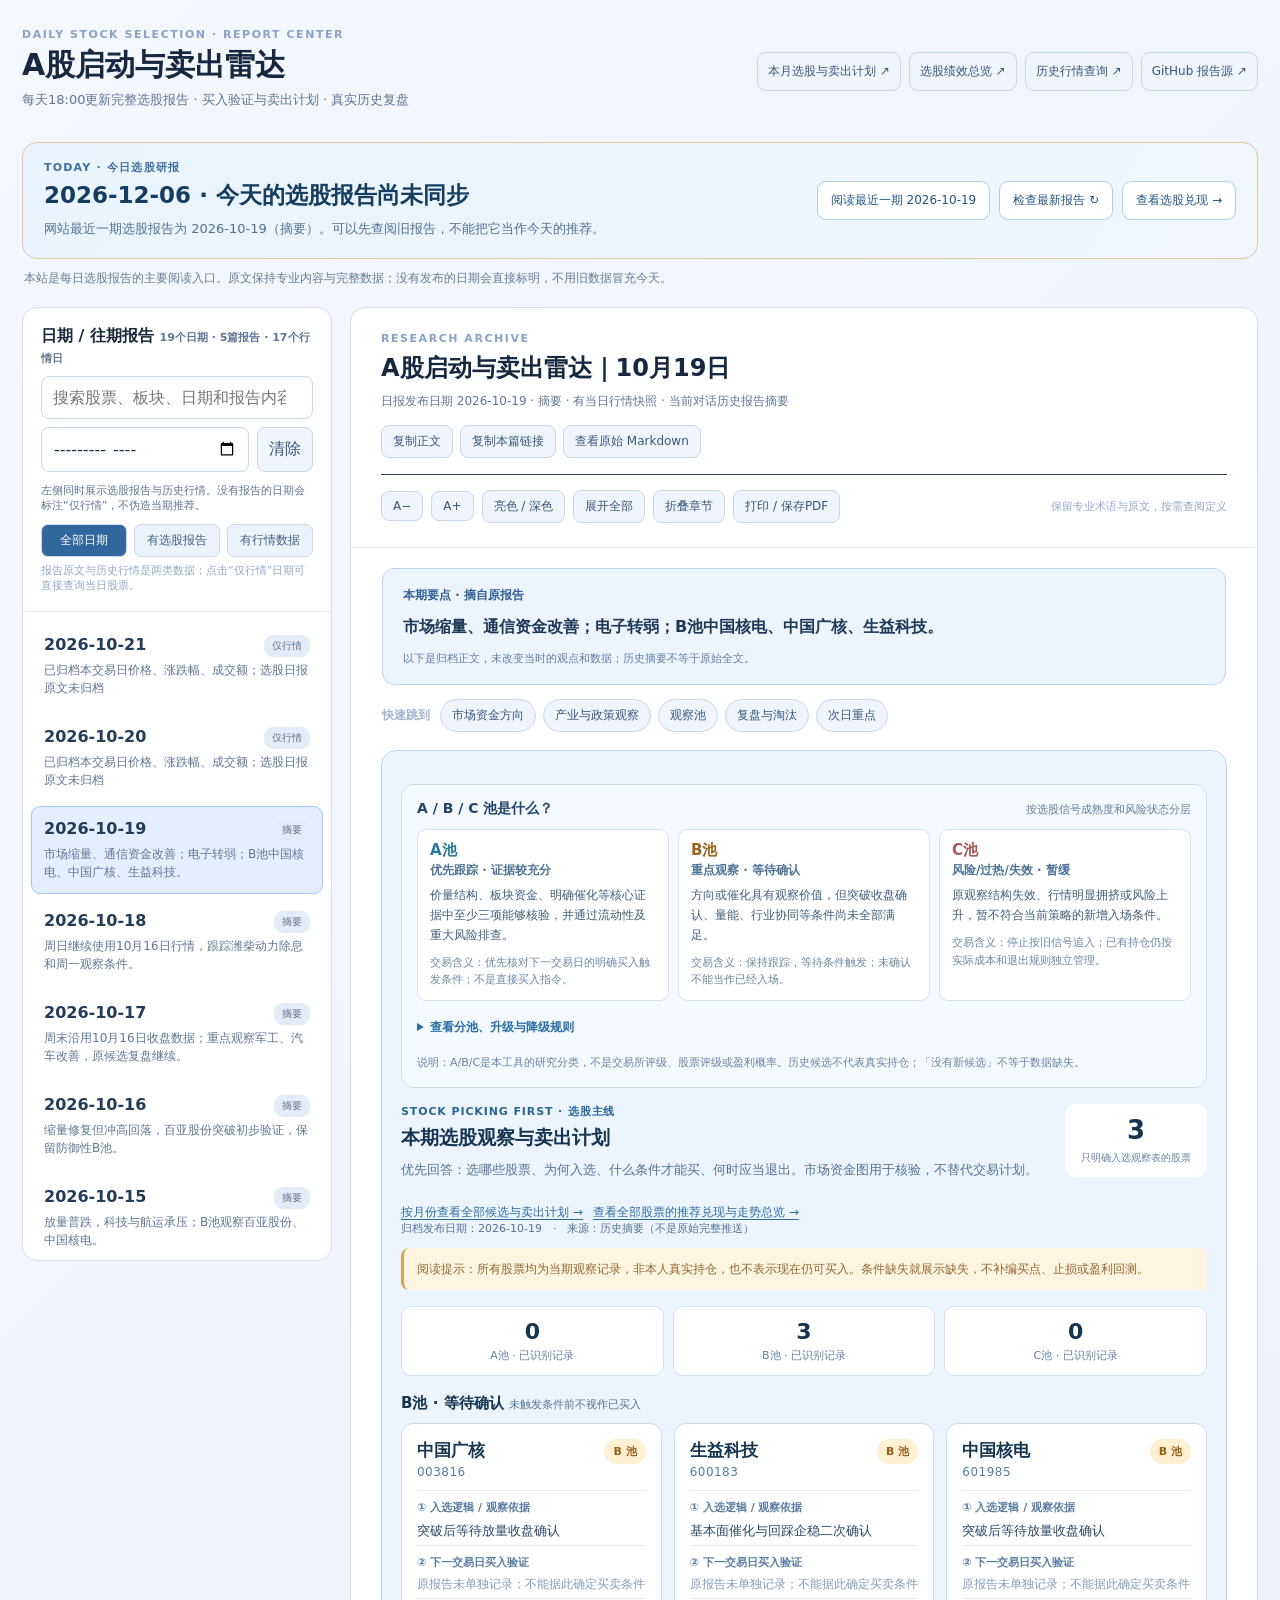
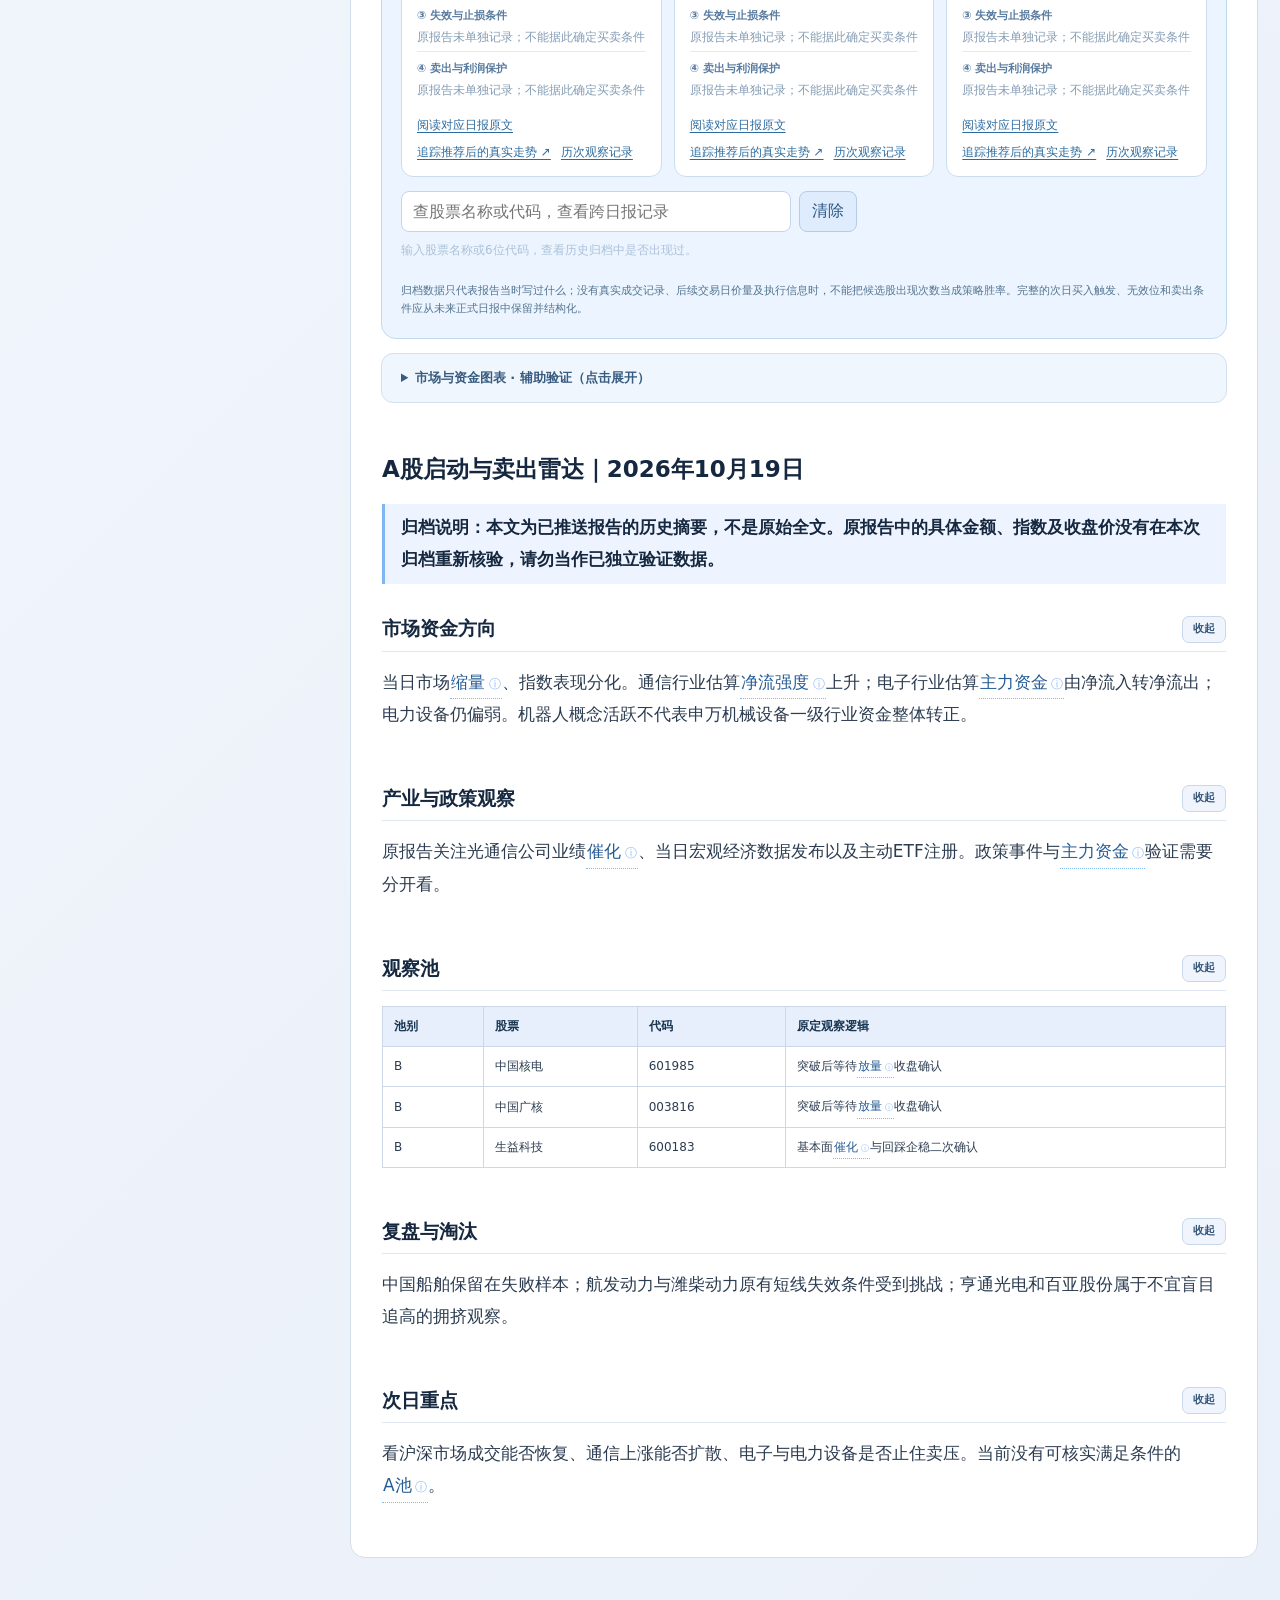
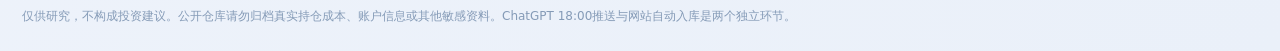
==== index.html @ db5b51d8 "ux: let readers refresh publication status after the daily 18:00 report" ====
<!doctype html>
<html lang="zh-CN"><meta charset="utf-8"><meta name="viewport" content="width=device-width,initial-scale=1">
<title>A股启动与卖出雷达｜今日选股报告</title>
<style>
:root{color-scheme:dark;font-family:system-ui,"PingFang SC","Microsoft YaHei",sans-serif;background:#0a1220;color:#e9f0fc}*{box-sizing:border-box}body{margin:0;background:linear-gradient(145deg,#091321,#132039);min-height:100vh}a{color:#93c4ff}button,input{font:inherit}button{cursor:pointer}
header{padding:28px 22px;max-width:1350px;margin:auto;display:flex;gap:20px;align-items:center;justify-content:space-between}header h1{margin:4px 0;font-size:clamp(22px,3vw,30px)}header p{margin:5px 0;color:#9aacc6;font-size:13px}.eyebrow{font-size:11px;letter-spacing:.14em;color:#88a3c6;font-weight:750}.nav{display:flex;gap:8px;flex-wrap:wrap}.nav a{color:#d2e1f7;text-decoration:none;background:#1c2d47;border:1px solid #39506e;border-radius:9px;padding:10px;font-size:12px}
main{max-width:1350px;margin:auto;padding:0 22px 50px;display:grid;grid-template-columns:310px minmax(0,1fr);gap:18px}.side,.reader{background:#142037;border:1px solid #2c3d59;border-radius:15px;overflow:hidden}.side{position:sticky;top:18px;align-self:start}.sidehead{padding:18px;border-bottom:1px solid #30405b}.sidehead strong{display:block;margin-bottom:10px}input{background:#0a172b;color:#e5eefc;border:1px solid #3d526e;border-radius:8px;padding:11px;width:100%;outline:none}input:focus{border-color:#75acf0}.filter{display:flex;gap:8px;margin-top:8px}.filter input{flex:1;min-width:0}.filter button,.controls button{background:#223854;color:#d3e4f9;border:1px solid #3e5a7a;border-radius:8px;padding:9px 11px}.subtle{font-size:11px;color:#8396b3}
.list{max-height:72vh;overflow:auto;padding:8px}.item{background:none;border:1px solid transparent;text-align:left;width:100%;color:inherit;padding:12px;border-radius:9px;margin:2px 0}.item:hover{background:#223854}.item.current{border-color:#517db5;background:#213957}.date{font-weight:800}.tag{float:right;font-size:10px;background:#2c4462;color:#b3c7e3;padding:4px 8px;border-radius:9px}.tag.full{background:#1c4a42;color:#9be6d6}.desc{display:block;color:#a4b6d0;font-size:12px;line-height:1.5;margin-top:7px}
.reader{min-height:680px}.readerhead{padding:24px 30px;border-bottom:1px solid #2b3e59}.readerhead h2{font-size:24px;margin:7px 0;line-height:1.4}.meta{font-size:12px;color:#91a6c3}.controls{margin-top:15px;display:flex;gap:7px;flex-wrap:wrap}.controls button{font-size:12px;padding:7px 11px}.controls button:disabled{opacity:.35}.content{padding:18px 31px 32px;font-size:14px;line-height:1.88;overflow-wrap:anywhere}.content h1,.content h2,.content h3{color:#f6faff;line-height:1.35}.content h1{font-size:23px}.content h2{font-size:19px;border-bottom:1px solid #334865;padding-bottom:8px;margin:26px 0 15px}.content h3{font-size:16px;margin-top:22px}.content p{margin:11px 0}.content strong{color:#fff}.content blockquote{border-left:3px solid #7eb5f3;background:#1b304c;padding:8px 16px;margin:12px 0}.content ul,.content ol{padding-left:22px}.content li{margin:5px 0}.content hr{border:0;border-top:1px solid #30415b;margin:22px 0}.tablebox{max-width:100%;overflow:auto;margin:14px 0}.content table{min-width:460px;border-collapse:collapse;font-size:12px;width:100%}.content td,.content th{padding:8px 11px;border:1px solid #3b506e;text-align:left}.content th{background:#263d5b}.content pre{background:#0b182c;overflow:auto;padding:13px;border-radius:8px}.content code{background:#243751;color:#9bd6ff;padding:2px 4px;border-radius:4px}.content pre code{background:transparent}.content a{color:#a6d4ff}.placeholder{text-align:center;color:#a9bdd7;padding:70px 20px}footer{max-width:1350px;margin:auto;padding:0 22px 26px;color:#859bb7;font-size:12px}
@media(max-width:800px){header{display:block;padding:23px 16px}.nav{margin-top:14px}main{display:block;padding:0 13px 28px}.side{position:relative;top:0;margin-bottom:14px}.list{max-height:195px}.readerhead{padding:20px}.readerhead h2{font-size:20px}.content{padding:9px 19px 26px}}
</style>
<link rel="stylesheet" href="./assets/reading.css">
<link rel="stylesheet" href="./assets/charts.css">
<link rel="stylesheet" href="./assets/pickboard.css">
<link rel="stylesheet" href="./assets/pool-guide.css">
<link rel="stylesheet" href="./assets/daily.css">
<link rel="stylesheet" href="./assets/today.css">
<header><div><div class="eyebrow">DAILY STOCK SELECTION · REPORT CENTER</div><h1>A股启动与卖出雷达</h1><p>每天18:00更新完整选股报告 · 买入验证与卖出计划 · 真实历史复盘</p></div><nav class="nav"><a href="./monthly.html">本月选股与卖出计划 ↗</a><a href="./performance.html">选股绩效总览 ↗</a><a href="./market.html">历史行情查询 ↗</a><a href="https://github.com/Dicky-L/a-share-radar/tree/main/reports">GitHub 报告源 ↗</a></nav></header>
<section class="today-shell" aria-label="今日雷达报告状态">
 <div class="today-bar state-missing" id="today-bar" role="status" aria-live="polite">
  <div><div class="today-eyebrow">TODAY · 今日选股研报</div><h2 id="today-title">正在核对今日完整报告…</h2><p id="today-message">今天的报告以网站的真实发布日期和原文状态为准。</p></div>
  <div class="today-actions"><button id="today-open" type="button" hidden>阅读今日日报</button><button id="today-refresh" type="button">检查最新报告 ↻</button><a href="./performance.html">查看选股兑现 →</a></div>
 </div>
 <p class="today-explain">本站是每日选股报告的主要阅读入口。原文保持专业内容与完整数据；没有发布的日期会直接标明，不用旧数据冒充今天。</p>
</section>
<main><aside class="side"><div class="sidehead"><strong>日期 / 往期报告 <span id="count" class="subtle"></span></strong><input id="search" type="search" placeholder="搜索股票、板块、日期和报告内容" aria-label="搜索日报"/><div class="filter"><input id="month" type="month" aria-label="按月筛选"/><button id="reset">清除</button></div><p class="subtle">左侧同时展示选股报告与历史行情。没有报告的日期会标注“仅行情”，不伪造当期推荐。</p></div><div id="list" class="list"></div></aside>
<article class="reader"><div class="readerhead"><div class="eyebrow">RESEARCH ARCHIVE</div><h2 id="title">加载报告中…</h2><div class="meta" id="meta"></div><div class="controls"><button disabled id="copy">复制正文</button><button disabled id="permalink">复制本篇链接</button><button disabled id="raw">查看原始 Markdown</button></div></div><div class="content" id="content"><div class="placeholder">读取归档中…</div></div></article></main>
<footer>仅供研究，不构成投资建议。公开仓库请勿归档真实持仓成本、账户信息或其他敏感资料。ChatGPT 18:00推送与网站自动入库是两个独立环节。</footer>
<script>
const $=id=>document.getElementById(id),esc=s=>String(s??"").replace(/[&<>"']/g,c=>({"&":"&amp;","<":"&lt;",">":"&gt;",'"':"&quot;","'":"&#39;"}[c]));
let entries=[],active="",current="",filepath="";
function inl(s){return esc(s).replace(/\[([^\]]+)\]\((https?:\/\/[^\s)]+)\)/g,(_m,t,url)=>'<a target="_blank" rel="noopener noreferrer" href="'+url+'">'+t+'</a>').replace(/\*\*(.+?)\*\*/g,"<strong>$1</strong>").replace(/\*([^*]+)\*/g,"<em>$1</em>").replace(/\x60([^\x60]+)\x60/g,"<code>$1</code>")}
function renderMarkdown(src){
 let a=src.replace(/\r/g,"").replace(/^---\n[\s\S]*?\n---\n/,"").split("\n"),out=[],kind=null,coding=false,code=[];
 const finish=()=>{if(kind){out.push("</"+kind+">");kind=null}};
 for(let i=0;i<a.length;i++){
  let line=a[i].trim();if(line.startsWith(String.fromCharCode(96).repeat(3))){finish();if(coding){out.push("<pre><code>"+esc(code.join("\n"))+"</code></pre>");code=[]}coding=!coding;continue}
  if(coding){code.push(a[i]);continue}if(!line){finish();continue}
  if(/^\|.*\|$/.test(line)&&i+1<a.length&&/^\|[\s:|\-]+\|$/.test(a[i+1].trim())){
   finish();const cells=t=>t.replace(/^\||\|$/g,"").split("|").map(x=>inl(x.trim()));let heads=cells(line);
   out.push("<div class='tablebox'><table><thead><tr>"+heads.map(v=>"<th>"+v+"</th>").join("")+"</tr></thead><tbody>");i+=2;
   while(i<a.length&&/^\|.*\|$/.test(a[i].trim())){let values=cells(a[i]);out.push("<tr>"+heads.map((_,j)=>"<td>"+(values[j]||"")+"</td>").join("")+"</tr>");i++}i--;
   out.push("</tbody></table></div>");continue
  }
  let h=line.match(/^(#{1,6})\s+(.+)$/);if(h){finish();let n=Math.min(h[1].length,4);out.push("<h"+n+">"+inl(h[2])+"</h"+n+">");continue}
  if(/^[-*]{3,}$/.test(line)){finish();out.push("<hr>");continue}
  if(line.startsWith(">")){finish();out.push("<blockquote>"+inl(line.slice(1).trim())+"</blockquote>");continue}
  let u=line.match(/^[-*+]\s+(.+)/),o=line.match(/^\d+[.)]\s+(.+)/);
  if(u||o){let t=o?"ol":"ul";if(kind!==t){finish();kind=t;out.push("<"+t+">")}out.push("<li>"+inl((u||o)[1])+"</li>");continue}
  finish();out.push("<p>"+inl(line)+"</p>")
 }
 finish();return out.join("\n")
}
/* Unified daily archive controller moved to assets/daily.js. */
</script>
<script src="./assets/reading.js" defer></script>
<script src="./assets/charts.js" defer></script>
<script src="./assets/pickboard.js" defer></script>
<script src="./assets/pool-guide.js" defer></script>
<script src="./assets/daily.js" defer></script>
</html>
---- assets/reading.css ----
/* Reader-only enhancements. Reports themselves remain untouched. */
:root { --read-font: 16px; }
.reader { min-width:0; }
.content { font-size:var(--read-font); line-height:1.88; max-width:none; }
.content > :is(p,ul,ol,blockquote,pre,h1,h2,h3,h4,.read-section-body) { max-width:920px; }
.content p { margin:13px 0 18px; }
.content h2 { margin-top:32px; }
.content li { margin:8px 0; }
.readerhead { position:relative; }
.reader-tools { margin-top:16px; display:flex; flex-wrap:wrap; align-items:center; gap:8px; border-top:1px solid #30425e; padding-top:15px; }
.reader-tools button { font-size:12px; padding:7px 11px; color:#dceaff; background:#253c58; border:1px solid #49627f; border-radius:8px; }
.reader-tools button:hover,.reader-tools button:focus-visible { border-color:#8dbdff; }
.reader-tools button:focus-visible,.term-help:focus-visible,.section-toggle:focus-visible { outline:2px solid #95bfff;outline-offset:2px; }
.reader-tools small { color:#95a8c5;font-size:11px;margin-left:auto; }
.read-digest { margin:20px 31px 0; padding:18px 20px; border-radius:12px; border:1px solid #385577; background:#1c304b; max-width:920px; }
.read-digest-head { display:flex; align-items:center; gap:8px; color:#94baf3; font-size:12px; font-weight:700; margin-bottom:9px; }
.read-digest p { font-size:16px; line-height:1.8; font-weight:600; color:#f1f6ff; margin:0; }
.read-digest small { color:#9db0cc;font-size:11px;display:block;margin-top:10px; }
.read-jump { display:flex; flex-wrap:wrap; align-items:center; gap:7px; margin:14px 31px 4px; max-width:920px; }
.read-jump strong { font-size:12px;color:#a0b3d0;margin-right:3px; }
.read-jump button { border:1px solid #354c6b; background:#172941; border-radius:999px;color:#b8d2f3;padding:7px 11px;font-size:12px; }
.read-jump button:hover { background:#28466a; }
.section-header { display:flex; align-items:center; justify-content:space-between; gap:10px; }
.section-toggle { flex:none; background:#263b57; color:#bbd2f2; border:1px solid #395474; border-radius:7px; font-size:11px;padding:5px 10px; white-space:nowrap; }
.read-section-body { padding-bottom:4px; }
.read-section-body[hidden] { display:none; }
.term-help { display:inline;border:0;border-bottom:1px dotted #82b6ef;background:transparent;color:inherit;font:inherit;line-height:inherit;padding:0 1px;cursor:help; }
.term-help:after { content:" ⓘ";font-size:.7em;color:#90bcf7;white-space:nowrap; }
.term-panel {position:fixed;z-index:1000;left:50%;bottom:24px;transform:translateX(-50%);max-width:min(520px,calc(100vw - 28px));width:100%;background:#213956;border:1px solid #648ac0;border-radius:14px;padding:18px 50px 20px 20px;box-shadow:0 14px 44px #0009;color:#ecf4ff;}
.term-panel[hidden] {display:none;}
.term-panel strong {font-size:17px;display:block;margin-bottom:8px;}
.term-panel p {color:#c6d9f2;font-size:14px;line-height:1.8;margin:0;}
.term-panel .tip {display:block;font-size:11px;margin-top:10px;color:#9fb6d1;}
.term-close {position:absolute;right:14px;top:12px;border:1px solid #6684ac;border-radius:7px;background:#2e4869;color:#fff;padding:4px 10px;cursor:pointer;}
.read-progress {position:fixed;top:0;left:0;height:3px;width:0;background:#7cb3ff;z-index:1001;pointer-events:none;}
:root[data-reader-theme="light"] { color-scheme:light;background:#f3f6fa;color:#1b293c; }
:root[data-reader-theme="light"] body { background:linear-gradient(135deg,#f4f7fd,#eaf0f9);color:#1b293c; }
:root[data-reader-theme="light"] .side,:root[data-reader-theme="light"] .reader { background:#fff;border-color:#d5deeb; }
:root[data-reader-theme="light"] .sidehead,:root[data-reader-theme="light"] .readerhead {border-color:#e3eaf4;}
:root[data-reader-theme="light"] h1,:root[data-reader-theme="light"] .readerhead h2,:root[data-reader-theme="light"] .content :is(h1,h2,h3,h4),:root[data-reader-theme="light"] .content strong { color:#15283f; }
:root[data-reader-theme="light"] .content { color:#2c3c51; }
:root[data-reader-theme="light"] .content h2 { border-color:#dfe7f1; }
:root[data-reader-theme="light"] .meta,:root[data-reader-theme="light"] .desc,:root[data-reader-theme="light"] .subtle,:root[data-reader-theme="light"] header p { color:#607592; }
:root[data-reader-theme="light"] .item { color:#233c57; }
:root[data-reader-theme="light"] .item:hover { background:#f0f5fc; }
:root[data-reader-theme="light"] .item.current { background:#e3efff;border-color:#a4c8fa; }
:root[data-reader-theme="light"] .tag { background:#e4ecf7;color:#5c7390; }
:root[data-reader-theme="light"] .tag.full { background:#dcf5ed;color:#17664b; }
:root[data-reader-theme="light"] .nav a,:root[data-reader-theme="light"] .filter button,:root[data-reader-theme="light"] .controls button,:root[data-reader-theme="light"] .reader-tools button,:root[data-reader-theme="light"] .read-jump button,:root[data-reader-theme="light"] .section-toggle { background:#f0f5fd;color:#355779;border-color:#c8d7ea; }
:root[data-reader-theme="light"] input { background:#fff;color:#17304a;border-color:#cad9eb; }
:root[data-reader-theme="light"] .read-digest { background:#ecf5ff;border-color:#bfd6ef; }
:root[data-reader-theme="light"] .read-digest p { color:#1e3753; }
:root[data-reader-theme="light"] .read-digest-head { color:#345f92; }
:root[data-reader-theme="light"] .read-digest small { color:#607d9f; }
:root[data-reader-theme="light"] .content th { background:#e6effb;color:#193653; }
:root[data-reader-theme="light"] .content td { border-color:#ccd8e8; }
:root[data-reader-theme="light"] .content th { border-color:#ccd8e8; }
:root[data-reader-theme="light"] .content blockquote { background:#eef4ff;color:#304f70; }
:root[data-reader-theme="light"] .content code { background:#e5eff8;color:#295b91; }
:root[data-reader-theme="light"] .content pre {background:#e8eef6;color:#253a53;}
:root[data-reader-theme="light"] .term-panel {background:#fff;color:#162f4b;box-shadow:0 12px 35px #14213633;}
:root[data-reader-theme="light"] .term-panel p {color:#314d6b;}
:root[data-reader-theme="light"] .term-help { color:#245b95; }
@media(max-width:800px){
  .read-digest {margin:12px 16px 0;padding:15px;}
  .read-jump {margin:12px 16px;}
  .read-digest p {font-size:15px;}
  .content {padding:10px 19px 25px;}
  .reader-tools small {display:none;}
}
@media print{
  .side,.nav,.reader-tools,.read-jump,.read-progress,.term-panel,.controls,.section-toggle,.filter,footer {display:none!important}
  main {display:block;margin:0;padding:0}.reader {border:0;min-height:0}.readerhead {padding:10px;border:0}
  .read-digest {margin:8px 0}.content{color:#111;font-size:11pt;padding:12px}.read-section-body[hidden]{display:block}
  .content h2 { break-after:avoid; }.content table{break-inside:avoid}
}

/* Formal finance glossary: definition, formula, interpretation. */
.term-panel .term-label {display:block;color:#99bdea;font-size:11px;font-weight:700;letter-spacing:.04em;margin:12px 0 4px;}
.term-panel .term-formula {font-size:13px;line-height:1.75;padding:10px 12px;border:1px solid #425a79;border-radius:8px;background:#142943;overflow-wrap:anywhere;}
:root[data-reader-theme="light"] .term-panel .term-label {color:#456a93;}
:root[data-reader-theme="light"] .term-panel .term-formula {background:#eef4fb;border-color:#d4e1ef;color:#22415f;}
---- assets/charts.css ----
/* Extra visualizations are derived from archived source data and never alter report text. */
.radar-viz {margin:16px 30px 12px;max-width:1020px;padding:18px 19px;background:#142842;border:1px solid #345072;border-radius:14px;color:#dbe8f8;}
.radar-viz[hidden]{display:none}
.viz-head {display:flex;gap:10px;align-items:flex-start;justify-content:space-between;flex-wrap:wrap}
.viz-head h3{font-size:16px;color:#f0f7ff;margin:4px 0 6px}
.viz-eyebrow{font-size:10px;letter-spacing:.1em;color:#8fb4e3;font-weight:800}
.viz-sub{font-size:12px;line-height:1.65;color:#a7bad7;margin:3px 0 8px}
.viz-segment{display:flex;flex-wrap:wrap;gap:7px}
.viz-segment button{padding:8px 11px;color:#afc7e5;background:#1a2f4b;border:1px solid #395a7d;border-radius:9px;font-size:12px;cursor:pointer}
.viz-segment button.active{background:#315b8a;color:#fff;border-color:#6795c9}
.viz-body{margin-top:14px}
.viz-card{border:1px solid #2b4668;border-radius:11px;background:#101f34;padding:15px;margin:12px 0}
.viz-card h4{font-size:14px;margin:0 0 9px;color:#e9f4ff}
.viz-card p{margin:7px 0;color:#a5bad7;font-size:12px;line-height:1.6}
.viz-empty{border:1px dashed #406080;border-radius:10px;padding:16px;font-size:13px;line-height:1.75;color:#a9bed7;background:#162a44}
.viz-empty strong{color:#e2edff}
.viz-alert{padding:11px 12px;border-left:3px solid #b99956;background:#393322;color:#ead8b5;border-radius:7px;font-size:12px;line-height:1.7;margin:12px 0}
.viz-stat{display:flex;gap:12px;align-items:baseline;flex-wrap:wrap}
.viz-stat strong{font-size:23px;color:#fff;font-variant-numeric:tabular-nums}
.viz-stat small{font-size:11px;color:#abc0d8}
.viz-tags{display:flex;gap:7px;flex-wrap:wrap;margin-top:9px}
.viz-tag{font-size:11px;padding:6px 9px;color:#cadef7;background:#233c5b;border-radius:7px}
.viz-barline{display:grid;grid-template-columns:minmax(95px,150px) minmax(50px,1fr) 70px;gap:10px;align-items:center;margin:8px 0;font-size:12px}
.viz-barlabel{color:#d2e4fc;overflow:hidden;text-overflow:ellipsis;white-space:nowrap}
.viz-barnum{font-variant-numeric:tabular-nums;text-align:right;color:#dcecff}
.viz-track{background:#253953;height:12px;border-radius:4px;overflow:hidden;position:relative}
.viz-fill{height:100%;border-radius:4px;background:#9eaabf;max-width:100%;min-width:0}
.viz-fill.rise{background:#ed777a}.viz-fill.fall{background:#4bbd96}
.viz-fill.flat{background:#9cacc1}.viz-fill.focus{background:#82a8d1}
.viz-stacked{display:flex;height:26px;border-radius:7px;overflow:hidden;width:100%;background:#30435d}
.viz-piece{height:100%;display:block;min-width:0}
.viz-piece.rise{background:#e97778}.viz-piece.fall{background:#4bbd96}.viz-piece.flat{background:#9eabc1}.viz-piece.missing{background:#5a6680}
.viz-legend{display:flex;gap:12px;flex-wrap:wrap;margin:12px 0}
.viz-legend span{display:inline-flex;align-items:center;gap:5px;color:#bfd0e5;font-size:11px}
.viz-swatch{width:9px;height:9px;display:inline-block;border-radius:2px;background:#a6b6c6}
.viz-swatch.rise{background:#e97778}.viz-swatch.fall{background:#4bbd96}.viz-swatch.flat{background:#9eabc1}
.viz-note{font-size:11px;color:#95aac8;margin:10px 0 0;line-height:1.65}
.viz-funds-row{padding:9px 0;border-top:1px solid #2c4562}
.viz-funds-columns{display:grid;grid-template-columns:1fr 1fr;gap:9px;margin-top:6px}
.viz-funds-side{font-size:11px;color:#b4c6de}
.viz-diverge{background:#2d4159;height:10px;border-radius:4px;position:relative;margin:6px 0;overflow:hidden}
.viz-diverge:before{content:"";position:absolute;left:50%;top:0;bottom:0;width:1px;background:#8d9db0}
.viz-funds-side strong{color:#eef6ff}
.viz-shortcut{display:inline-block;margin-top:9px;text-decoration:underline;text-underline-offset:3px;font-size:12px;color:#95caff}
:root[data-reader-theme="light"] .radar-viz{background:#eff5fd;border-color:#c9d9ee;color:#20354e}
:root[data-reader-theme="light"] .viz-head h3,:root[data-reader-theme="light"] .viz-card h4,:root[data-reader-theme="light"] .viz-stat strong,:root[data-reader-theme="light"] .viz-empty strong,:root[data-reader-theme="light"] .viz-funds-side strong {color:#18304d}
:root[data-reader-theme="light"] .viz-eyebrow{color:#3d6797}
:root[data-reader-theme="light"] .viz-sub,:root[data-reader-theme="light"] .viz-card p,:root[data-reader-theme="light"] .viz-note{color:#607a99}
:root[data-reader-theme="light"] .viz-card{background:#fff;border-color:#d1deef}
:root[data-reader-theme="light"] .viz-empty{background:#f5f9ff;border-color:#b8cce5;color:#54708f}
:root[data-reader-theme="light"] .viz-barlabel,:root[data-reader-theme="light"] .viz-barnum,:root[data-reader-theme="light"] .viz-legend span,:root[data-reader-theme="light"] .viz-funds-side{color:#2a496a}
:root[data-reader-theme="light"] .viz-track{background:#e6eef8}
:root[data-reader-theme="light"] .viz-segment button{background:#e5effb;color:#3b5e85;border-color:#bed2ea}
:root[data-reader-theme="light"] .viz-segment button.active{background:#31689f;color:#fff;border-color:#31689f}
:root[data-reader-theme="light"] .viz-tag{background:#e7eef9;color:#2c557f}
:root[data-reader-theme="light"] .viz-alert{background:#fff5dc;color:#825e29}
:root[data-reader-theme="light"] .viz-funds-row{border-color:#d7e2f1}
:root[data-reader-theme="light"] .viz-diverge{background:#dfe8f2}
@media(max-width:800px){.radar-viz{margin:12px 16px;padding:14px}.viz-barline{grid-template-columns:minmax(70px,110px) minmax(40px,1fr) 63px;gap:7px;font-size:11px}.viz-head h3{font-size:15px}}
---- assets/pickboard.css ----
/* Primary selection journal: archived candidates are the product core. */
.pickboard { margin:18px 30px 6px; max-width:1020px; border:1px solid #385a7d; border-radius:15px; background:#152841; padding:19px; color:#e8f0fc; }
.pick-header { display:flex;gap:12px;justify-content:space-between;align-items:flex-start;flex-wrap:wrap; }
.pick-header h3 { margin:5px 0 8px;font-size:19px;line-height:1.4; }
.pick-eyebrow {font-size:11px;letter-spacing:.08em;color:#a1c8f5;font-weight:800}
.pick-lead {font-size:13px;line-height:1.65;color:#adc0d8;margin:0 0 10px;}
.pick-meta {font-size:11px;color:#8ea8c7;}
.pick-count { font-variant-numeric:tabular-nums;background:#273f60;border-radius:11px;padding:12px 16px;min-width:105px;text-align:center; }
.pick-count strong {display:block;font-size:26px;color:#f4f8ff;line-height:1.15}
.pick-count small {font-size:10px;color:#b3cae5}
.pick-notice {background:#2b3041;border-left:3px solid #d1a658;border-radius:8px;padding:11px 13px;color:#e6d6ba;font-size:12px;line-height:1.7;margin:12px 0;}
.pick-split {display:grid;grid-template-columns:repeat(3,minmax(0,1fr));gap:9px;margin:16px 0}
.pick-chip {background:#1b314d;border:1px solid #2f4c6a;padding:12px;border-radius:10px;text-align:center;}
.pick-chip strong {display:block;font-size:22px;font-variant-numeric:tabular-nums;color:#e7f2ff}
.pick-chip span {display:block;font-size:11px;color:#a3bcd9;margin-top:4px}
.pickgroup {margin-top:18px}
.pickgroup h4 {font-size:15px;margin:0 0 10px;color:#deebfe}
.pickgroup .pickgroup-sub {display:inline;font-size:11px;font-weight:400;color:#96a9c6;margin-left:5px}
.pickcards {display:grid;grid-template-columns:repeat(auto-fit,minmax(250px,1fr));gap:12px}
.pick-card {border:1px solid #345273;border-radius:12px;padding:15px;background:#11243b;}
.pick-card-head {display:flex;align-items:start;justify-content:space-between;gap:8px;margin-bottom:11px}
.pick-name {font-size:17px;font-weight:750;color:#eaf4ff}
.pick-code {display:block;font-size:12px;letter-spacing:.04em;color:#91a8c8;margin-top:3px}
.pick-pool {flex:none;font-size:11px;font-weight:700;border-radius:99px;padding:5px 9px;background:#2b3b53;color:#d4e2f6}
.pick-pool.pool-A {background:#284d54;color:#93dce1}
.pick-pool.pool-B {background:#4c3f27;color:#f3d39a}
.pick-pool.pool-C {background:#4b3136;color:#f1b4b4}
.pick-field {border-top:1px solid #273f5b;padding:9px 0 3px}
.pick-field label {display:block;font-size:11px;color:#96b3d5;font-weight:700;margin-bottom:5px}
.pick-field p {margin:0;font-size:13px;line-height:1.65;color:#e3edf9;overflow-wrap:anywhere}
.pick-field.missing p {color:#8299b5;font-size:12px}
.pick-entry-check {border-color:#385d80}
.pick-entry-check p {color:#cfe5ff}
.pick-links {display:flex;flex-wrap:wrap;gap:10px;margin-top:14px}
.pick-links a,.pick-links button {color:#a9d3ff;background:transparent;border:0;font-size:12px;padding:0;cursor:pointer;text-decoration:underline;text-underline-offset:3px}
.pick-timeline {padding:12px;margin-top:11px;background:#1d324c;border:1px solid #3c5878;border-radius:10px;font-size:12px;line-height:1.7;color:#c1d4eb}
.pick-timeline[hidden] {display:none}
.pick-historyline {display:grid;grid-template-columns:90px 65px 1fr;gap:6px;margin:7px 0}
.pick-empty {padding:18px;border:1px dashed #425f7f;border-radius:10px;color:#a6bcd9;font-size:13px;line-height:1.8;}
.pick-search {display:flex;gap:8px;flex-wrap:wrap;margin:14px 0 5px}
.pick-search input {background:#102139;border:1px solid #456487;border-radius:8px;color:#ecf3ff;padding:9px 11px;min-width:175px;flex:1;max-width:390px;}
.pick-search button{background:#243c59;color:#cadff6;border:1px solid #3e638a;border-radius:8px;padding:9px 12px;cursor:pointer}
.pick-search-result {margin:10px 0 0;color:#abc0d9;font-size:12px}
.pick-history-results{display:grid;gap:5px;margin:9px 0}
.pick-history-results a{color:#acd6ff;font-size:12px;text-decoration:underline;text-underline-offset:3px}
.pick-foot {font-size:11px;color:#94abc8;line-height:1.65;margin:14px 0 0}
.market-fold {margin:14px 30px;max-width:1020px;border:1px solid #324965;background:#152740;border-radius:12px}
.market-fold summary{cursor:pointer;padding:15px 19px;font-size:13px;color:#c5d8f0;font-weight:650;list-style:revert}
.market-fold[open] summary {border-bottom:1px solid #314866}
.market-fold .radar-viz {margin:10px;border:0;max-width:none;background:transparent;}
:root[data-reader-theme="light"] .pickboard {background:#ecf5ff;color:#1d3956;border-color:#bfdaef}
:root[data-reader-theme="light"] .pick-header h3,:root[data-reader-theme="light"] .pickgroup h4,:root[data-reader-theme="light"] .pick-name,:root[data-reader-theme="light"] .pick-count strong,:root[data-reader-theme="light"] .pick-chip strong {color:#15344f}
:root[data-reader-theme="light"] .pick-eyebrow{color:#2c668f}
:root[data-reader-theme="light"] .pick-lead,:root[data-reader-theme="light"] .pick-meta,:root[data-reader-theme="light"] .pickgroup .pickgroup-sub,:root[data-reader-theme="light"] .pick-foot{color:#53738f}
:root[data-reader-theme="light"] .pick-count,:root[data-reader-theme="light"] .pick-chip{background:#fff;border-color:#d1e1ef}
:root[data-reader-theme="light"] .pick-chip span,:root[data-reader-theme="light"] .pick-count small{color:#6682a0}
:root[data-reader-theme="light"] .pick-card {background:#fff;border-color:#cbddec}
:root[data-reader-theme="light"] .pick-code,:root[data-reader-theme="light"] .pick-field label{color:#587b9f}
:root[data-reader-theme="light"] .pick-field{border-color:#e2eaf4}
:root[data-reader-theme="light"] .pick-field p {color:#294763}
:root[data-reader-theme="light"] .pick-field.missing p {color:#849cb4}
:root[data-reader-theme="light"] .pick-pool.pool-A{background:#d8f3f0;color:#207d79}
:root[data-reader-theme="light"] .pick-pool.pool-B{background:#fff0d4;color:#936117}
:root[data-reader-theme="light"] .pick-pool.pool-C{background:#ffe0e0;color:#b03c4e}
:root[data-reader-theme="light"] .pick-notice{background:#fff4df;color:#8c6731}
:root[data-reader-theme="light"] .pick-timeline {background:#f2f7fd;color:#3b6081;border-color:#d5e3f1}
:root[data-reader-theme="light"] .pick-empty {color:#60809e;background:#fff;border-color:#c7d7e8}
:root[data-reader-theme="light"] .pick-search input {background:#fff;color:#244b6f;border-color:#c3d5e9}
:root[data-reader-theme="light"] .pick-search button {background:#deecfd;color:#2a5885;border-color:#b5cce7}
:root[data-reader-theme="light"] .pick-history-results a,:root[data-reader-theme="light"] .pick-links a,:root[data-reader-theme="light"] .pick-links button {color:#2c6b9f}
:root[data-reader-theme="light"] .market-fold{background:#f0f6fe;border-color:#d4e0ee}
:root[data-reader-theme="light"] .market-fold summary{color:#375c80}
@media(max-width:800px){.pickboard{margin:12px 16px;padding:15px}.pick-split{gap:6px}.pick-chip{padding:9px 5px}.pick-chip strong{font-size:18px}.pickcards{grid-template-columns:1fr}.market-fold{margin:12px 16px}.pick-historyline{grid-template-columns:85px 52px 1fr}}
@media print{.pick-search,.pick-links button,.market-fold summary{display:none}.market-fold:not([open]){display:none}.pickboard{border:0}}

.pick-provenance{color:#98b5d2;font-size:11px;line-height:1.65;padding:8px 10px;background:#203753;border-left:2px solid #6f9fcd;border-radius:6px;margin:9px 0}
:root[data-reader-theme="light"] .pick-provenance{color:#557391;background:#f0f6fc}
---- assets/pool-guide.css ----
/* Explanatory guide for the radar's custom A/B/C watch pools. */
.pool-guide{margin:14px 0 16px;padding:15px;border:1px solid #385779;border-radius:12px;background:#172e48;color:#e8f2ff}
.pool-guide-head{display:flex;align-items:baseline;justify-content:space-between;gap:12px;flex-wrap:wrap;margin-bottom:11px}
.pool-guide-title{font-size:14px;font-weight:750;margin:0;color:#edf6ff}
.pool-guide-head small{font-size:11px;color:#a7bfd8}
.pool-guide-grid{display:grid;grid-template-columns:repeat(3,minmax(0,1fr));gap:9px}
.pool-guide-card{background:#1b3753;border:1px solid #385776;border-radius:9px;padding:11px 12px;min-width:0}
.pool-guide-card .name{display:block;font-weight:800;font-size:15px;margin-bottom:2px;color:#dceefe}
.pool-guide-card .meaning{display:block;font-weight:650;font-size:12px;margin-bottom:7px;color:#b4d1ef}
.pool-guide-card .explain{font-size:12px;line-height:1.65;margin:0;color:#c9dbef}
.pool-guide-card .action{font-size:11px;line-height:1.6;margin:8px 0 0;color:#a3c3e1}
.pool-guide .pool-A .name{color:#91cce7}
.pool-guide .pool-B .name{color:#f1d09a}
.pool-guide .pool-C .name{color:#e8adad}
.pool-guide-details{margin-top:12px;font-size:12px;line-height:1.75;color:#c4d8ee}
.pool-guide-details summary{cursor:pointer;padding:4px 0;color:#9bc6fa;font-weight:650}
.pool-guide-details p{margin:7px 0}
.pool-guide-note{font-size:11px;color:#9db6d2;margin:12px 0 0;line-height:1.65}
:root[data-reader-theme="light"] .pool-guide,.pool-guide.pool-guide-light{background:#f4f8ff;border-color:#cfdeee;color:#24415e}
:root[data-reader-theme="light"] .pool-guide-title,.pool-guide.pool-guide-light .pool-guide-title{color:#214666}
:root[data-reader-theme="light"] .pool-guide-head small,.pool-guide.pool-guide-light .pool-guide-head small{color:#617e9a}
:root[data-reader-theme="light"] .pool-guide-card,.pool-guide.pool-guide-light .pool-guide-card{background:#fff;border-color:#d6e3f0}
:root[data-reader-theme="light"] .pool-guide-card .explain,.pool-guide.pool-guide-light .pool-guide-card .explain{color:#415e79}
:root[data-reader-theme="light"] .pool-guide-card .meaning,.pool-guide.pool-guide-light .pool-guide-card .meaning{color:#4e7395}
:root[data-reader-theme="light"] .pool-guide-card .action,.pool-guide.pool-guide-light .pool-guide-card .action{color:#6b86a0}
:root[data-reader-theme="light"] .pool-guide .pool-A .name,.pool-guide.pool-guide-light .pool-A .name{color:#2b799c}
:root[data-reader-theme="light"] .pool-guide .pool-B .name,.pool-guide.pool-guide-light .pool-B .name{color:#99641b}
:root[data-reader-theme="light"] .pool-guide .pool-C .name,.pool-guide.pool-guide-light .pool-C .name{color:#a95754}
:root[data-reader-theme="light"] .pool-guide-details,.pool-guide.pool-guide-light .pool-guide-details{color:#4f708e}
:root[data-reader-theme="light"] .pool-guide-details summary,.pool-guide.pool-guide-light .pool-guide-details summary{color:#296ea3}
:root[data-reader-theme="light"] .pool-guide-note,.pool-guide.pool-guide-light .pool-guide-note{color:#68839f}
@media(max-width:650px){.pool-guide{padding:12px}.pool-guide-grid{grid-template-columns:1fr;gap:7px}.pool-guide-card{padding:10px 12px}.pool-guide-card .name{display:inline;margin-right:9px}.pool-guide-card .meaning{display:inline}.pool-guide-card .explain{margin-top:5px}.pool-guide-card .action{margin-top:4px}}
@media print{.pool-guide-details:not([open]){display:none}}
---- assets/daily.css ----
/* Unified daily archive: reports and verified market-only dates */
.arc-filter{margin-top:8px;display:flex;gap:7px}
.arc-filter button{border:1px solid #365371;background:#182b44;color:#b9d1ee;border-radius:7px;padding:7px 10px;font-size:12px;cursor:pointer;flex:1}
.arc-filter button.active{background:#31577f;color:white;border-color:#6b98ce}
.tag.only-market{background:#3d344c;color:#d8c4ec}
.date-hint{color:#92a8c5;font-size:11px;display:block;margin:6px 0 0}
.market-day{padding:24px 30px 26px;line-height:1.7}
.market-day h3{font-size:19px;margin:6px 0 13px}
.market-day p{color:#b9cce2;font-size:13px}
.market-day .warning{border-left:3px solid #c9a05c;background:#30303e;color:#f3d9a8;padding:11px 14px;border-radius:7px;margin:13px 0}
.market-day .numbers{display:grid;grid-template-columns:repeat(auto-fit,minmax(140px,1fr));gap:10px;margin:16px 0}
.market-day .metric{border:1px solid #354c6d;padding:13px;background:#192e4c;border-radius:9px}
.market-day .metric small{display:block;color:#abc1dc;font-size:11px}
.market-day .metric strong{font-size:19px;color:#f6faff}
.market-day .go-market{display:inline-block;margin:10px 0 16px;padding:10px 15px;background:#245586;border:1px solid #467eae;border-radius:8px;color:#fff;text-decoration:none;font-size:13px}
.market-day .market-source{font-size:12px;color:#9cb1cf}
.market-day .search-row{display:flex;gap:8px;flex-wrap:wrap;margin:12px 0}
.market-day .search-row input{max-width:360px;flex:1;background:#112239;border:1px solid #395875;border-radius:8px;padding:10px;color:#eaf1fd;min-width:190px}
.market-day .results{overflow-x:auto}
.market-day table{border-collapse:collapse;width:100%;min-width:450px;font-size:12px}
.market-day td,.market-day th{border-bottom:1px solid #2c4562;padding:8px 7px;text-align:left}
:root[data-reader-theme="light"] .arc-filter button{background:#ebf2fc;color:#426285;border-color:#cbd9e9}
:root[data-reader-theme="light"] .arc-filter button.active{background:#31679c;color:white}
:root[data-reader-theme="light"] .market-day h3,:root[data-reader-theme="light"] .market-day .metric strong{color:#173455}
:root[data-reader-theme="light"] .market-day p,:root[data-reader-theme="light"] .market-day .market-source{color:#577495}
:root[data-reader-theme="light"] .market-day .warning{background:#fff3da;color:#87602b}
:root[data-reader-theme="light"] .market-day .metric{background:#fff;border-color:#cfdeed}
:root[data-reader-theme="light"] .market-day .metric small{color:#6684a1}
:root[data-reader-theme="light"] .market-day .search-row input{background:white;color:#244567;border-color:#c2d4e8}
:root[data-reader-theme="light"] .market-day td,:root[data-reader-theme="light"] .market-day th{border-color:#d7e3f1}
@media(max-width:800px){.market-day{padding:19px}.market-day .numbers{grid-template-columns:repeat(2,minmax(0,1fr))}}
---- assets/today.css ----
/* Daily operating console: website is the primary report delivery surface. */
.today-shell{max-width:1350px;margin:0 auto;padding:0 22px 20px}
.today-bar{background:linear-gradient(110deg,#183354,#172a45);border:1px solid #426084;border-radius:15px;padding:17px 21px;display:flex;align-items:center;justify-content:space-between;gap:18px;flex-wrap:wrap}
.today-bar h2{margin:4px 0 7px;font-size:clamp(18px,2.5vw,23px);font-weight:760;line-height:1.4;color:#eff6ff}
.today-eyebrow{font-size:11px;color:#9fbfe6;letter-spacing:.11em;font-weight:800}
.today-bar p{font-size:13px;line-height:1.75;color:#c2d4ec;margin:0}
.today-actions{display:flex;gap:9px;flex-wrap:wrap;align-items:center}
.today-actions button,.today-actions a{font:inherit;display:inline-block;font-size:12px;padding:10px 13px;border-radius:9px;border:1px solid #5481b3;background:#23446a;color:#fff;cursor:pointer;text-decoration:none}
.today-actions button:hover,.today-actions a:hover{background:#325782}
.today-bar.state-ready{border-color:#428e84;background:linear-gradient(110deg,#193c42,#1a344b)}
.today-bar.state-ready .today-eyebrow{color:#9ce2c9}
.today-bar.state-summary{border-color:#988653}
.today-bar.state-missing{border-color:#79654e}
.today-bar .today-tag{display:inline-block;border:1px solid #7083a2;padding:2px 9px;margin-left:9px;color:#d9e8ff;border-radius:99px;font-size:11px;vertical-align:2px}
.today-explain{margin:11px 2px 0;font-size:12px;color:#94a9c4}
.today-reader-note{border:1px solid #3d5574;background:#1b304d;border-radius:8px;color:#c4daef;font-size:12px;line-height:1.7;margin:13px 28px 0;padding:10px 14px}
.today-reader-note[hidden]{display:none}
.today-bar a[hidden],.today-bar button[hidden]{display:none}
:root[data-reader-theme="light"] .today-bar{background:linear-gradient(115deg,#e8f4ff,#f1f6fe);border-color:#c0d5e8;color:#214664}
:root[data-reader-theme="light"] .today-bar h2{color:#163c5e}
:root[data-reader-theme="light"] .today-bar p{color:#51728e}
:root[data-reader-theme="light"] .today-eyebrow{color:#406f9a}
:root[data-reader-theme="light"] .today-actions a,:root[data-reader-theme="light"] .today-actions button{color:#255581;border-color:#b0cce6;background:#fff}
:root[data-reader-theme="light"] .today-tag{color:#496983;border-color:#b3c9df}
:root[data-reader-theme="light"] .today-bar.state-ready{background:#e9f9f2;border-color:#a5d6c4}
:root[data-reader-theme="light"] .today-bar.state-summary{border-color:#ebc681}
:root[data-reader-theme="light"] .today-bar.state-missing{border-color:#e5c6a3}
:root[data-reader-theme="light"] .today-explain{color:#647d97}
:root[data-reader-theme="light"] .today-reader-note{border-color:#c4d7eb;background:#eaf4ff;color:#365777}
@media(max-width:800px){.today-shell{padding:0 14px 14px}.today-bar{padding:15px}.today-actions{width:100%}.today-actions button,.today-actions a{flex:1;text-align:center}.today-reader-note{margin:12px 16px 0}}
@media print{.today-shell,.today-reader-note{display:none}}
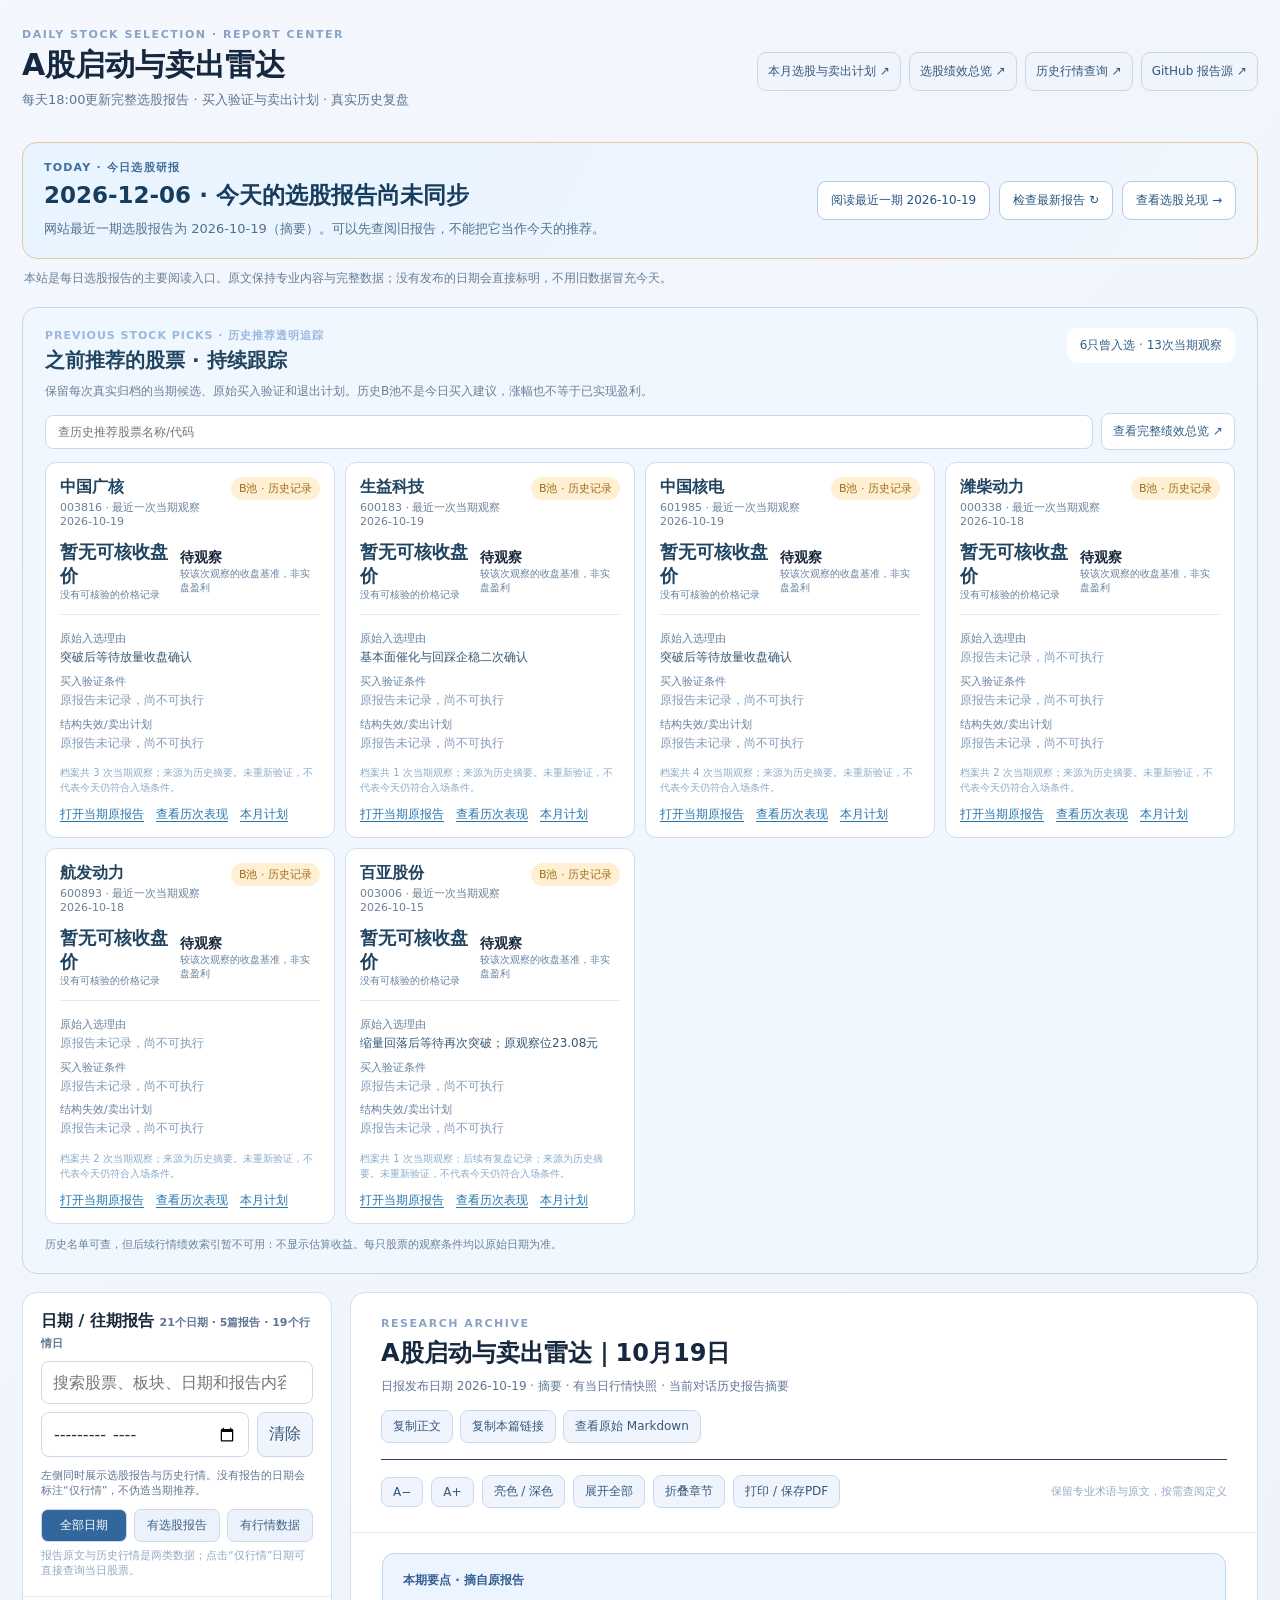
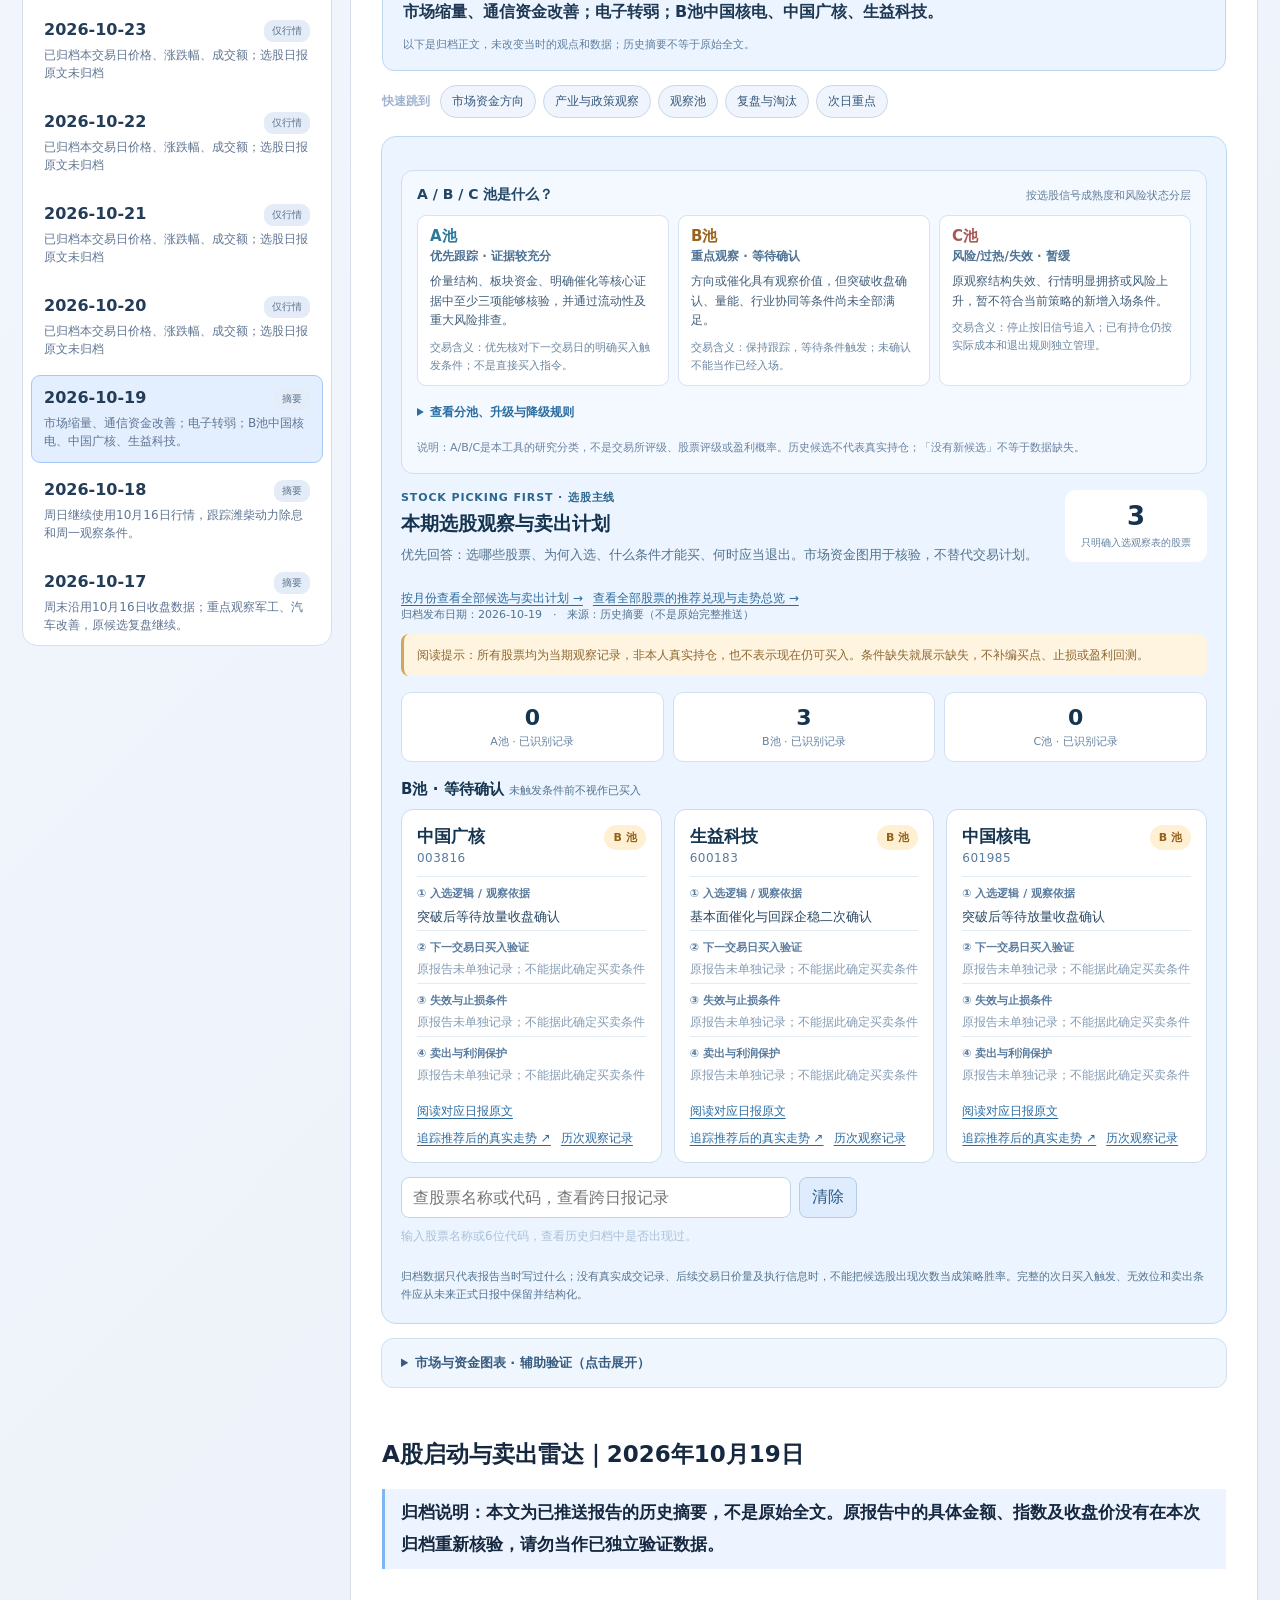
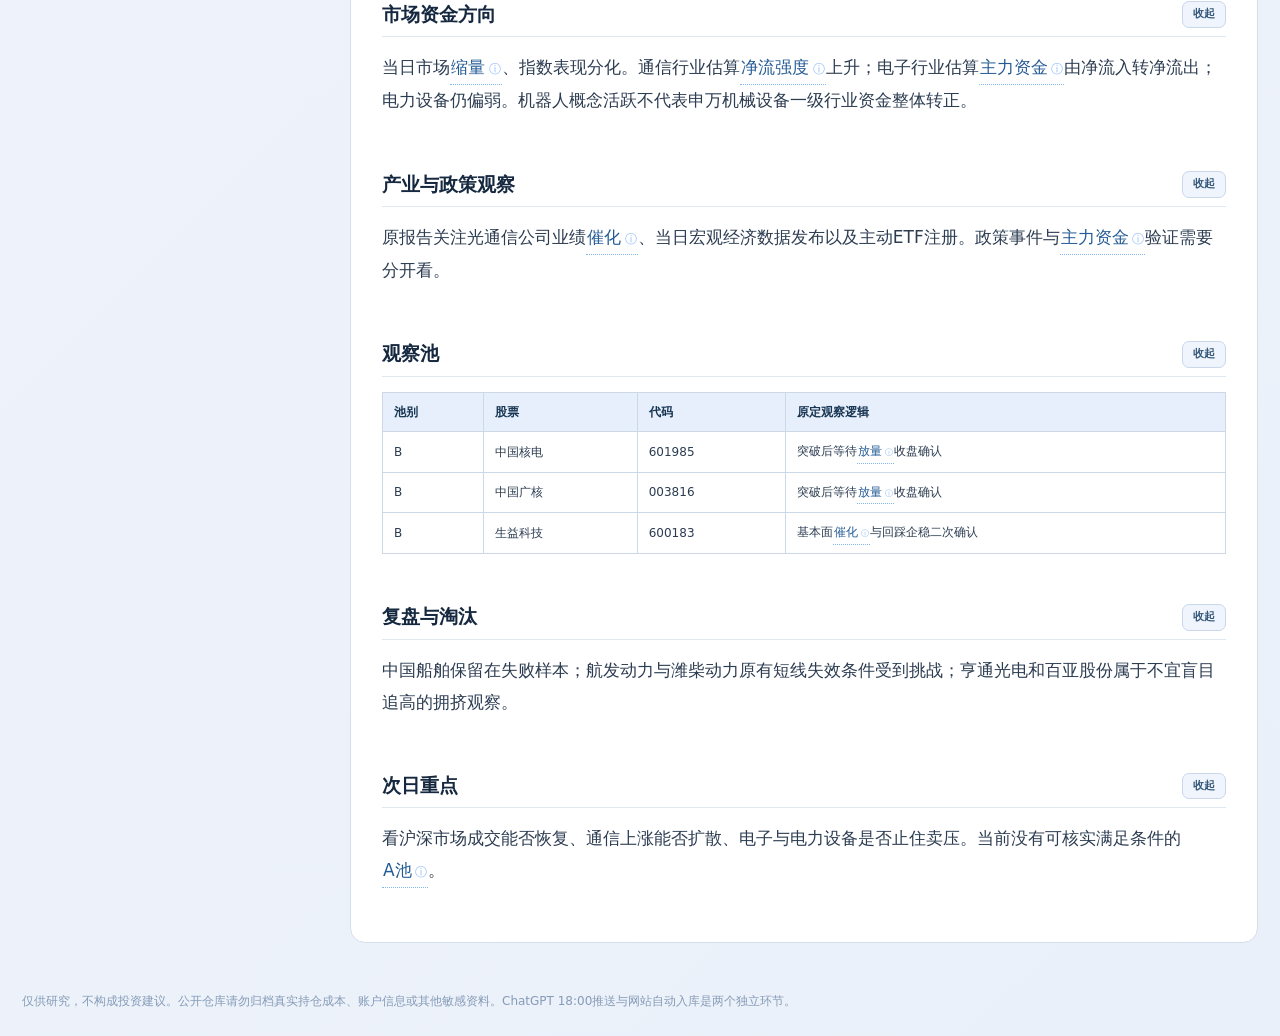
==== commit 464238db: "feat(home): show all previously recommended stocks alongside today's full report" ====
--- a/index.html
+++ b/index.html
@@ -15,6 +15,7 @@
 <link rel="stylesheet" href="./assets/pool-guide.css">
 <link rel="stylesheet" href="./assets/daily.css">
 <link rel="stylesheet" href="./assets/today.css">
+<link rel="stylesheet" href="./assets/rolling.css">
 <header><div><div class="eyebrow">DAILY STOCK SELECTION · REPORT CENTER</div><h1>A股启动与卖出雷达</h1><p>每天18:00更新完整选股报告 · 买入验证与卖出计划 · 真实历史复盘</p></div><nav class="nav"><a href="./monthly.html">本月选股与卖出计划 ↗</a><a href="./performance.html">选股绩效总览 ↗</a><a href="./market.html">历史行情查询 ↗</a><a href="https://github.com/Dicky-L/a-share-radar/tree/main/reports">GitHub 报告源 ↗</a></nav></header>
 <section class="today-shell" aria-label="今日雷达报告状态">
  <div class="today-bar state-missing" id="today-bar" role="status" aria-live="polite">
@@ -22,6 +23,14 @@
   <div class="today-actions"><button id="today-open" type="button" hidden>阅读今日日报</button><button id="today-refresh" type="button">检查最新报告 ↻</button><a href="./performance.html">查看选股兑现 →</a></div>
  </div>
  <p class="today-explain">本站是每日选股报告的主要阅读入口。原文保持专业内容与完整数据；没有发布的日期会直接标明，不用旧数据冒充今天。</p>
+</section>
+<section class="rolling-shell" aria-label="曾推荐股票持续跟踪">
+ <div class="rolling-panel">
+  <div class="rolling-head"><div><div class="rolling-kicker">PREVIOUS STOCK PICKS · 历史推荐透明追踪</div><h2>之前推荐的股票 · 持续跟踪</h2><p>保留每次真实归档的当期候选、原始买入验证和退出计划。历史B池不是今日买入建议，涨幅也不等于已实现盈利。</p></div><div class="rolling-count" id="rolling-count">读取历史推荐…</div></div>
+  <div class="rolling-controls"><input id="rolling-search" type="search" placeholder="查历史推荐股票名称/代码" aria-label="检索前期推荐股票"/><button id="rolling-toggle" type="button" hidden>显示全部</button><a href="./performance.html">查看完整绩效总览 ↗</a></div>
+  <div class="rolling-grid" id="rolling-grid"><div class="rolling-alert">加载历史选股记录及后续核验数据…</div></div>
+  <p class="rolling-legal" id="rolling-note">仅查询已归档候选；后续收盘变动不是实际交易净收益，股票未重新触发条件前不能视为当前有效建议。</p>
+ </div>
 </section>
 <main><aside class="side"><div class="sidehead"><strong>日期 / 往期报告 <span id="count" class="subtle"></span></strong><input id="search" type="search" placeholder="搜索股票、板块、日期和报告内容" aria-label="搜索日报"/><div class="filter"><input id="month" type="month" aria-label="按月筛选"/><button id="reset">清除</button></div><p class="subtle">左侧同时展示选股报告与历史行情。没有报告的日期会标注“仅行情”，不伪造当期推荐。</p></div><div id="list" class="list"></div></aside>
 <article class="reader"><div class="readerhead"><div class="eyebrow">RESEARCH ARCHIVE</div><h2 id="title">加载报告中…</h2><div class="meta" id="meta"></div><div class="controls"><button disabled id="copy">复制正文</button><button disabled id="permalink">复制本篇链接</button><button disabled id="raw">查看原始 Markdown</button></div></div><div class="content" id="content"><div class="placeholder">读取归档中…</div></div></article></main>
@@ -58,4 +67,5 @@
 <script src="./assets/pickboard.js" defer></script>
 <script src="./assets/pool-guide.js" defer></script>
 <script src="./assets/daily.js" defer></script>
+<script src="./assets/rolling.js" defer></script>
 </html>
--- a/assets/rolling.css
+++ b/assets/rolling.css
@@ -0,0 +1,53 @@
+/* Persistent historical recommendations: every previously archived pick stays visible. */
+.rolling-shell{max-width:1350px;margin:0 auto;padding:0 22px 18px}
+.rolling-panel{border:1px solid #385474;border-radius:15px;background:#152640;padding:20px 22px}
+.rolling-head{display:flex;align-items:flex-start;justify-content:space-between;gap:14px;flex-wrap:wrap}
+.rolling-head h2{font-size:20px;margin:4px 0 7px;color:#eaf3ff}
+.rolling-head p{font-size:12px;color:#a7bdd9;line-height:1.7;margin:0}
+.rolling-kicker{font-size:11px;letter-spacing:.09em;color:#98b9df;font-weight:750}
+.rolling-count{color:#d2e5fa;font-size:12px;white-space:nowrap;background:#213c5d;padding:9px 13px;border-radius:9px}
+.rolling-controls{margin:12px 0;display:flex;flex-wrap:wrap;gap:8px;align-items:center}
+.rolling-controls input{width:min(330px,100%);padding:9px 12px;font-size:12px;flex:1;min-width:160px}
+.rolling-controls a,.rolling-controls button{border:1px solid #3c5c82;color:#bdd9f7;background:#1d3551;border-radius:8px;font-size:12px;padding:9px 11px;text-decoration:none;cursor:pointer}
+.rolling-grid{display:grid;grid-template-columns:repeat(auto-fill,minmax(275px,1fr));gap:10px}
+.rolling-card{background:#11233a;border:1px solid #324e70;border-radius:11px;padding:14px;min-width:0}
+.rolling-card-title{display:flex;align-items:flex-start;justify-content:space-between;gap:8px}
+.rolling-card-title strong{font-size:16px;color:#e5f3ff}
+.rolling-card-title small{display:block;color:#91a9c7;font-size:11px;margin-top:2px}
+.rolling-level{font-size:11px;background:#403827;color:#f3cd88;border-radius:99px;padding:4px 8px;white-space:nowrap}
+.rolling-level.pool-A{background:#204452;color:#98cfe9}
+.rolling-level.pool-C{background:#502f35;color:#f2b0bd}
+.rolling-level.pool-U{background:#35465d;color:#c8d6e7}
+.rolling-price{display:flex;gap:10px;justify-content:space-between;align-items:center;padding:12px 0;border-bottom:1px solid #2b4765}
+.rolling-price b{font-size:18px;color:#fff}
+.rolling-price em{font-style:normal;font-size:14px;font-weight:750}
+.rolling-price .positive{color:#f08d8d}.rolling-price .negative{color:#79c8ac}
+.rolling-price small{display:block;font-size:10px;color:#91a9c7}
+.rolling-fields{padding:9px 0 1px}
+.rolling-fields dl{margin:0}
+.rolling-fields dt{font-size:11px;color:#8cafd6;margin-top:7px}
+.rolling-fields dd{font-size:12px;line-height:1.55;color:#d3e3f5;margin:2px 0;overflow-wrap:anywhere}
+.rolling-missing{color:#829bb8!important}
+.rolling-foot{font-size:10px;color:#8babc8;margin:10px 0 0;line-height:1.5}
+.rolling-links{display:flex;flex-wrap:wrap;gap:12px;margin-top:11px}
+.rolling-links a{font-size:12px;color:#a6d0ff;text-decoration:underline;text-underline-offset:3px}
+.rolling-alert{border:1px dashed #4d6786;border-radius:10px;padding:17px;font-size:13px;color:#b4cae1;line-height:1.8}
+.rolling-legal{margin:12px 0 0;color:#91a8c4;font-size:11px;line-height:1.6}
+.rolling-hidden{display:none!important}
+:root[data-reader-theme="light"] .rolling-panel{background:#f1f7ff;border-color:#c6d8eb}
+:root[data-reader-theme="light"] .rolling-head h2,:root[data-reader-theme="light"] .rolling-card-title strong,:root[data-reader-theme="light"] .rolling-price b{color:#214461}
+:root[data-reader-theme="light"] .rolling-head p,:root[data-reader-theme="light"] .rolling-legal,:root[data-reader-theme="light"] .rolling-card-title small{color:#6a8199}
+:root[data-reader-theme="light"] .rolling-card{background:white;border-color:#d0dfed}
+:root[data-reader-theme="light"] .rolling-fields dd{color:#345875}
+:root[data-reader-theme="light"] .rolling-count,:root[data-reader-theme="light"] .rolling-controls button,:root[data-reader-theme="light"] .rolling-controls a{background:white;color:#335f89;border-color:#c3d8ec}
+:root[data-reader-theme="light"] .rolling-level.pool-B{background:#fff0d4;color:#a06d1a}
+:root[data-reader-theme="light"] .rolling-level.pool-A{background:#e0f1fc;color:#3378a7}
+:root[data-reader-theme="light"] .rolling-level.pool-C{background:#ffe6e6;color:#bd4e5c}
+:root[data-reader-theme="light"] .rolling-level.pool-U{background:#edf2f8;color:#60768f}
+:root[data-reader-theme="light"] .rolling-fields dt,:root[data-reader-theme="light"] .rolling-price small{color:#66819e}
+:root[data-reader-theme="light"] .rolling-price{border-color:#e1eaf3}
+:root[data-reader-theme="light"] .rolling-price .positive{color:#d44e4e}
+:root[data-reader-theme="light"] .rolling-price .negative{color:#168b63}
+:root[data-reader-theme="light"] .rolling-links a{color:#2674ac}
+@media(max-width:800px){.rolling-shell{padding:0 14px 14px}.rolling-panel{padding:15px}.rolling-grid{grid-template-columns:1fr}.rolling-count{white-space:normal}}
+@media print{.rolling-controls{display:none}}
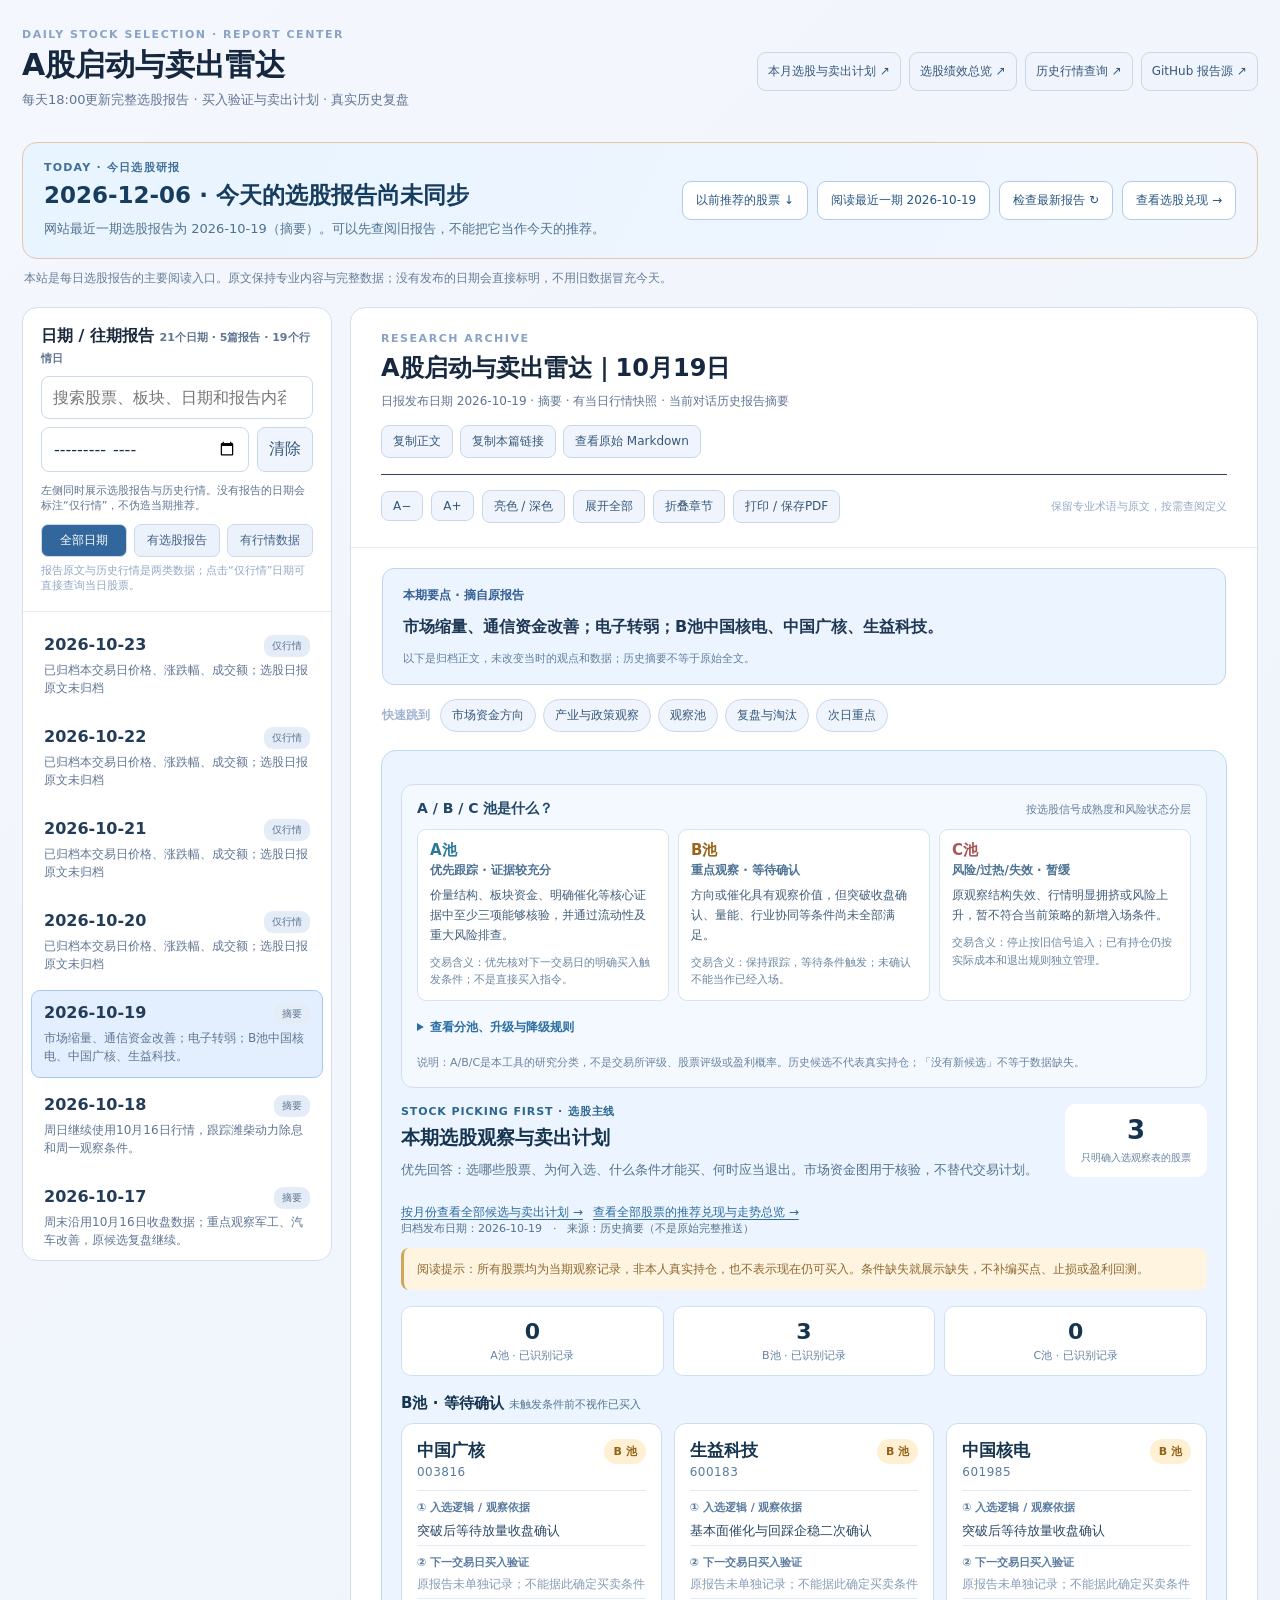
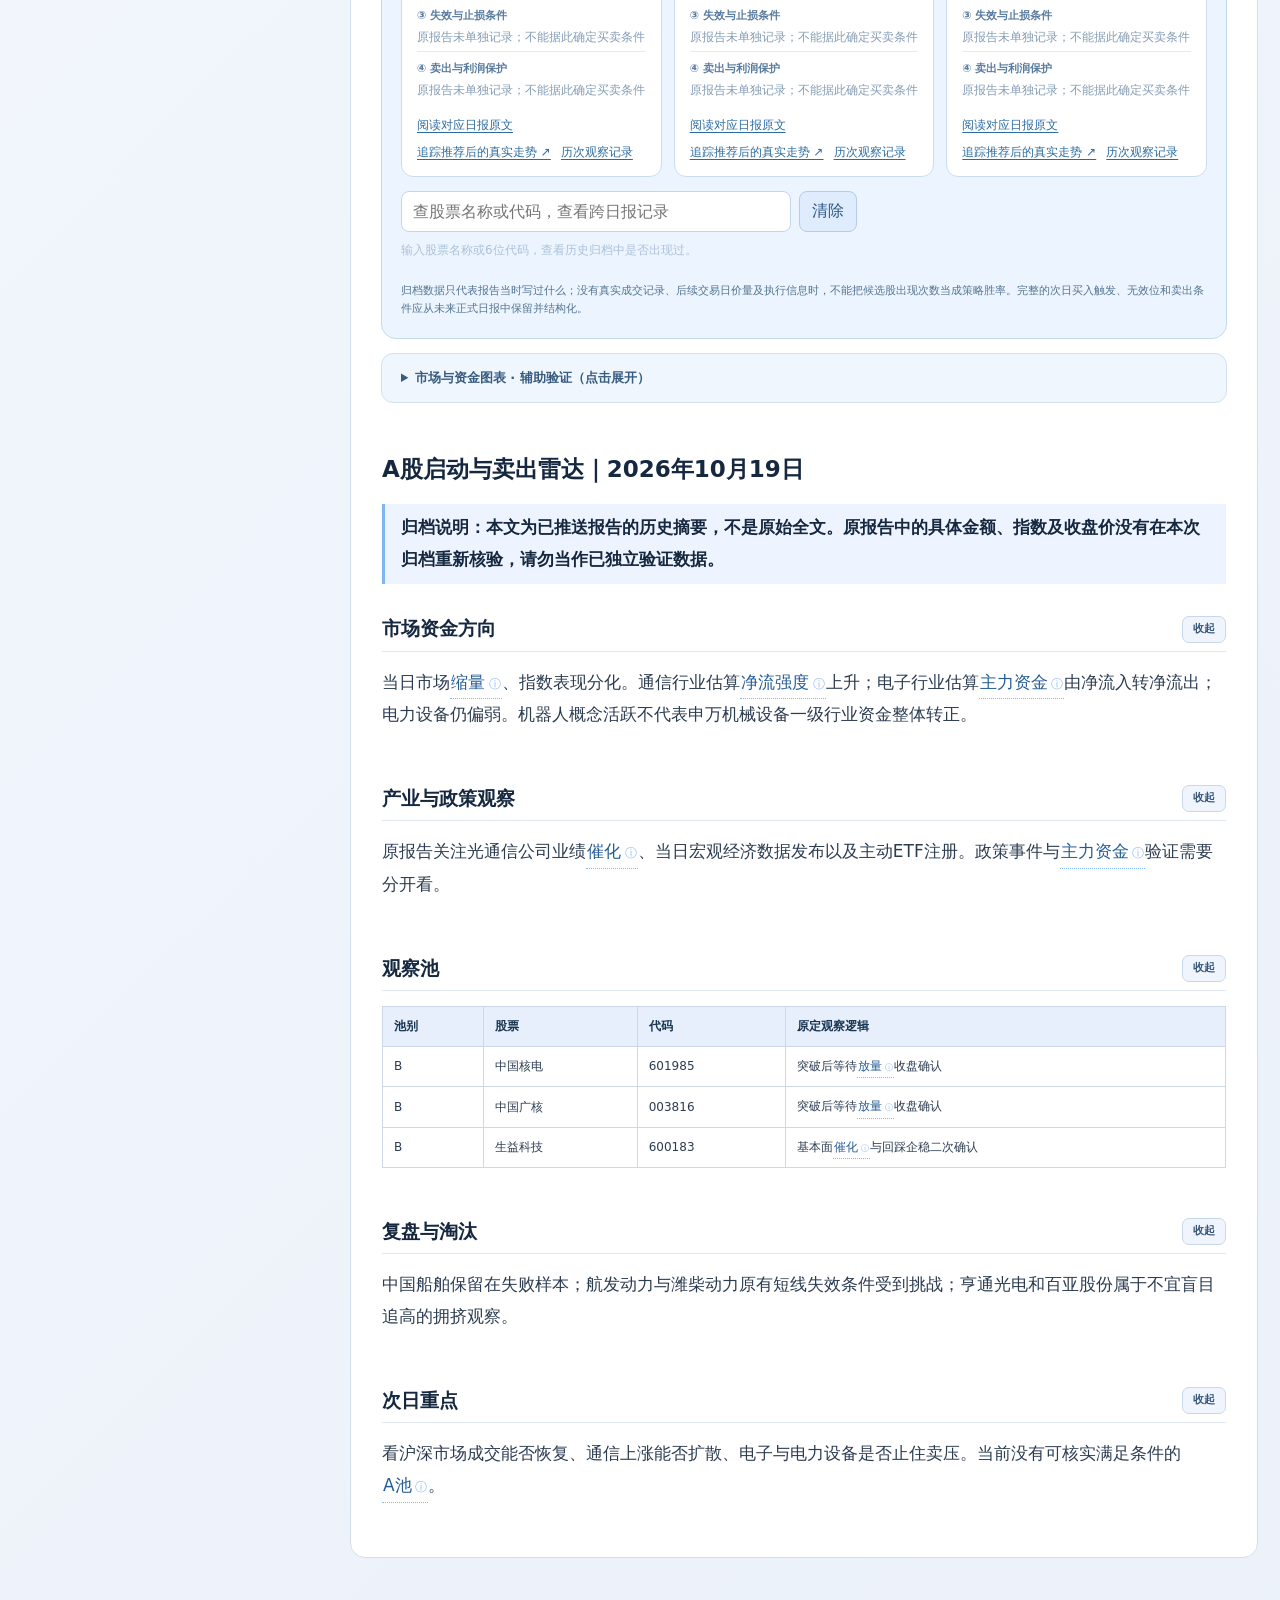
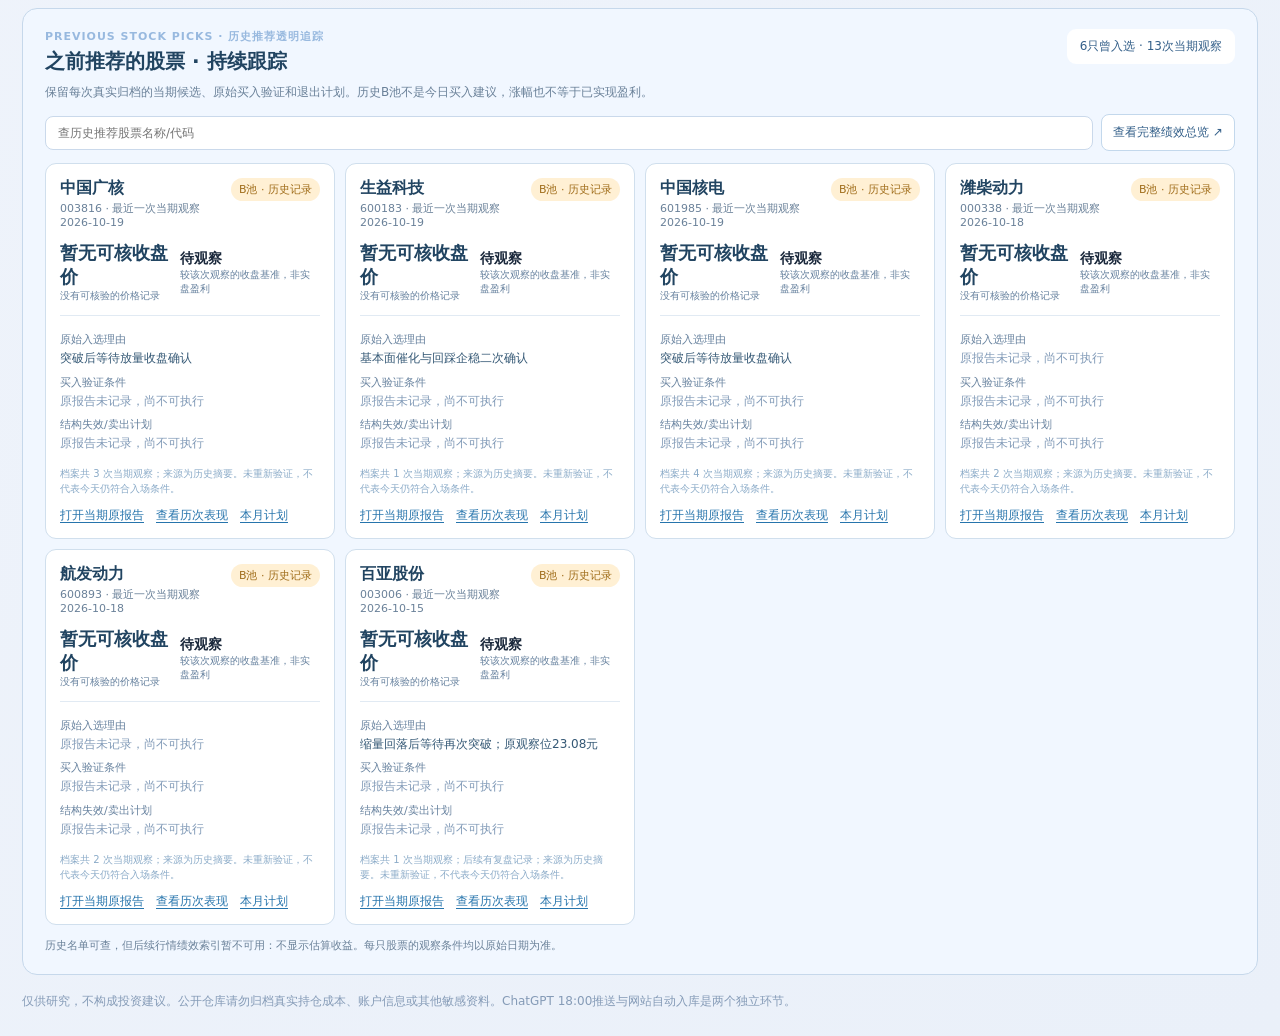
==== commit e546998f: "ux: keep today's full report above older-pick monitoring, with jump link from top" ====
--- a/index.html
+++ b/index.html
@@ -20,11 +20,13 @@
 <section class="today-shell" aria-label="今日雷达报告状态">
  <div class="today-bar state-missing" id="today-bar" role="status" aria-live="polite">
   <div><div class="today-eyebrow">TODAY · 今日选股研报</div><h2 id="today-title">正在核对今日完整报告…</h2><p id="today-message">今天的报告以网站的真实发布日期和原文状态为准。</p></div>
-  <div class="today-actions"><button id="today-open" type="button" hidden>阅读今日日报</button><button id="today-refresh" type="button">检查最新报告 ↻</button><a href="./performance.html">查看选股兑现 →</a></div>
+  <div class="today-actions"><a href="#previous-picks">以前推荐的股票 ↓</a><button id="today-open" type="button" hidden>阅读今日日报</button><button id="today-refresh" type="button">检查最新报告 ↻</button><a href="./performance.html">查看选股兑现 →</a></div>
  </div>
  <p class="today-explain">本站是每日选股报告的主要阅读入口。原文保持专业内容与完整数据；没有发布的日期会直接标明，不用旧数据冒充今天。</p>
 </section>
-<section class="rolling-shell" aria-label="曾推荐股票持续跟踪">
+<main><aside class="side"><div class="sidehead"><strong>日期 / 往期报告 <span id="count" class="subtle"></span></strong><input id="search" type="search" placeholder="搜索股票、板块、日期和报告内容" aria-label="搜索日报"/><div class="filter"><input id="month" type="month" aria-label="按月筛选"/><button id="reset">清除</button></div><p class="subtle">左侧同时展示选股报告与历史行情。没有报告的日期会标注“仅行情”，不伪造当期推荐。</p></div><div id="list" class="list"></div></aside>
+<article class="reader"><div class="readerhead"><div class="eyebrow">RESEARCH ARCHIVE</div><h2 id="title">加载报告中…</h2><div class="meta" id="meta"></div><div class="controls"><button disabled id="copy">复制正文</button><button disabled id="permalink">复制本篇链接</button><button disabled id="raw">查看原始 Markdown</button></div></div><div class="content" id="content"><div class="placeholder">读取归档中…</div></div></article></main>
+<section class="rolling-shell" id="previous-picks" aria-label="曾推荐股票持续跟踪">
  <div class="rolling-panel">
   <div class="rolling-head"><div><div class="rolling-kicker">PREVIOUS STOCK PICKS · 历史推荐透明追踪</div><h2>之前推荐的股票 · 持续跟踪</h2><p>保留每次真实归档的当期候选、原始买入验证和退出计划。历史B池不是今日买入建议，涨幅也不等于已实现盈利。</p></div><div class="rolling-count" id="rolling-count">读取历史推荐…</div></div>
   <div class="rolling-controls"><input id="rolling-search" type="search" placeholder="查历史推荐股票名称/代码" aria-label="检索前期推荐股票"/><button id="rolling-toggle" type="button" hidden>显示全部</button><a href="./performance.html">查看完整绩效总览 ↗</a></div>
@@ -32,8 +34,7 @@
   <p class="rolling-legal" id="rolling-note">仅查询已归档候选；后续收盘变动不是实际交易净收益，股票未重新触发条件前不能视为当前有效建议。</p>
  </div>
 </section>
-<main><aside class="side"><div class="sidehead"><strong>日期 / 往期报告 <span id="count" class="subtle"></span></strong><input id="search" type="search" placeholder="搜索股票、板块、日期和报告内容" aria-label="搜索日报"/><div class="filter"><input id="month" type="month" aria-label="按月筛选"/><button id="reset">清除</button></div><p class="subtle">左侧同时展示选股报告与历史行情。没有报告的日期会标注“仅行情”，不伪造当期推荐。</p></div><div id="list" class="list"></div></aside>
-<article class="reader"><div class="readerhead"><div class="eyebrow">RESEARCH ARCHIVE</div><h2 id="title">加载报告中…</h2><div class="meta" id="meta"></div><div class="controls"><button disabled id="copy">复制正文</button><button disabled id="permalink">复制本篇链接</button><button disabled id="raw">查看原始 Markdown</button></div></div><div class="content" id="content"><div class="placeholder">读取归档中…</div></div></article></main>
+
 <footer>仅供研究，不构成投资建议。公开仓库请勿归档真实持仓成本、账户信息或其他敏感资料。ChatGPT 18:00推送与网站自动入库是两个独立环节。</footer>
 <script>
 const $=id=>document.getElementById(id),esc=s=>String(s??"").replace(/[&<>"']/g,c=>({"&":"&amp;","<":"&lt;",">":"&gt;",'"':"&quot;","'":"&#39;"}[c]));
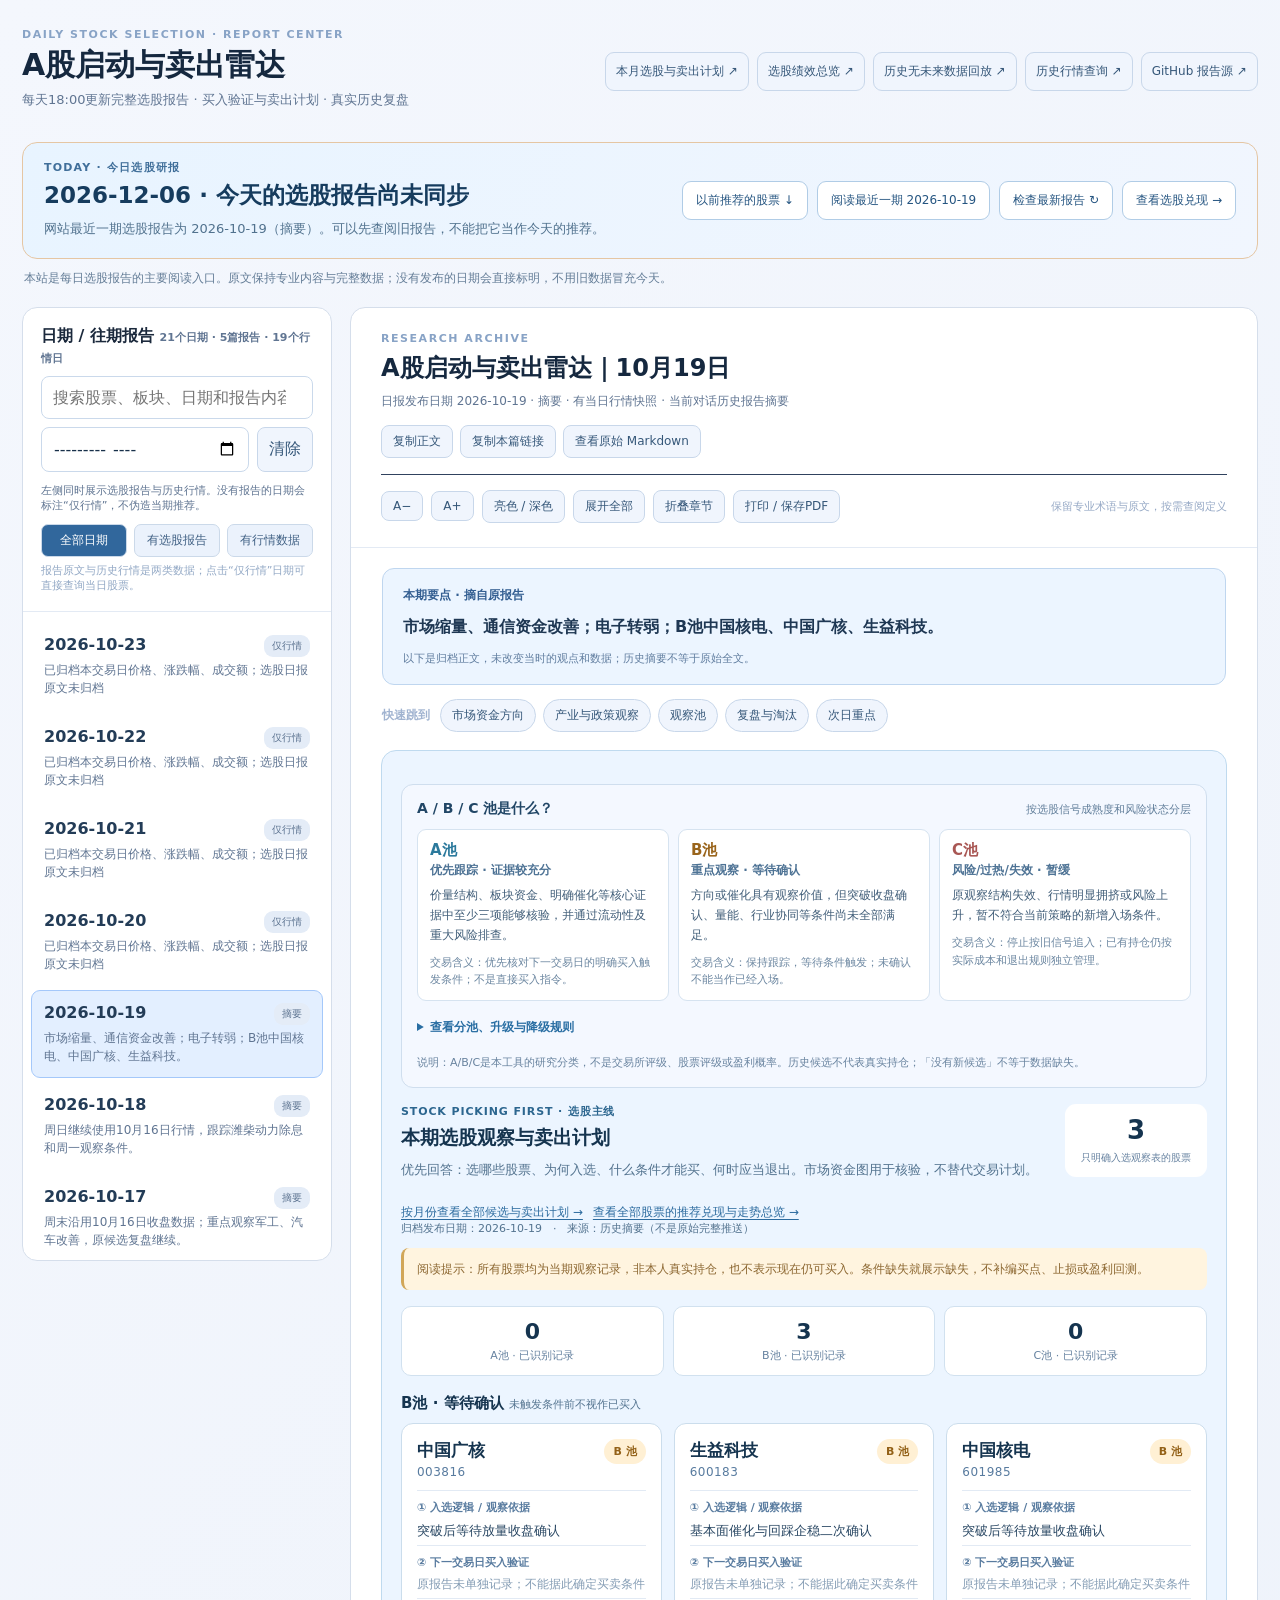
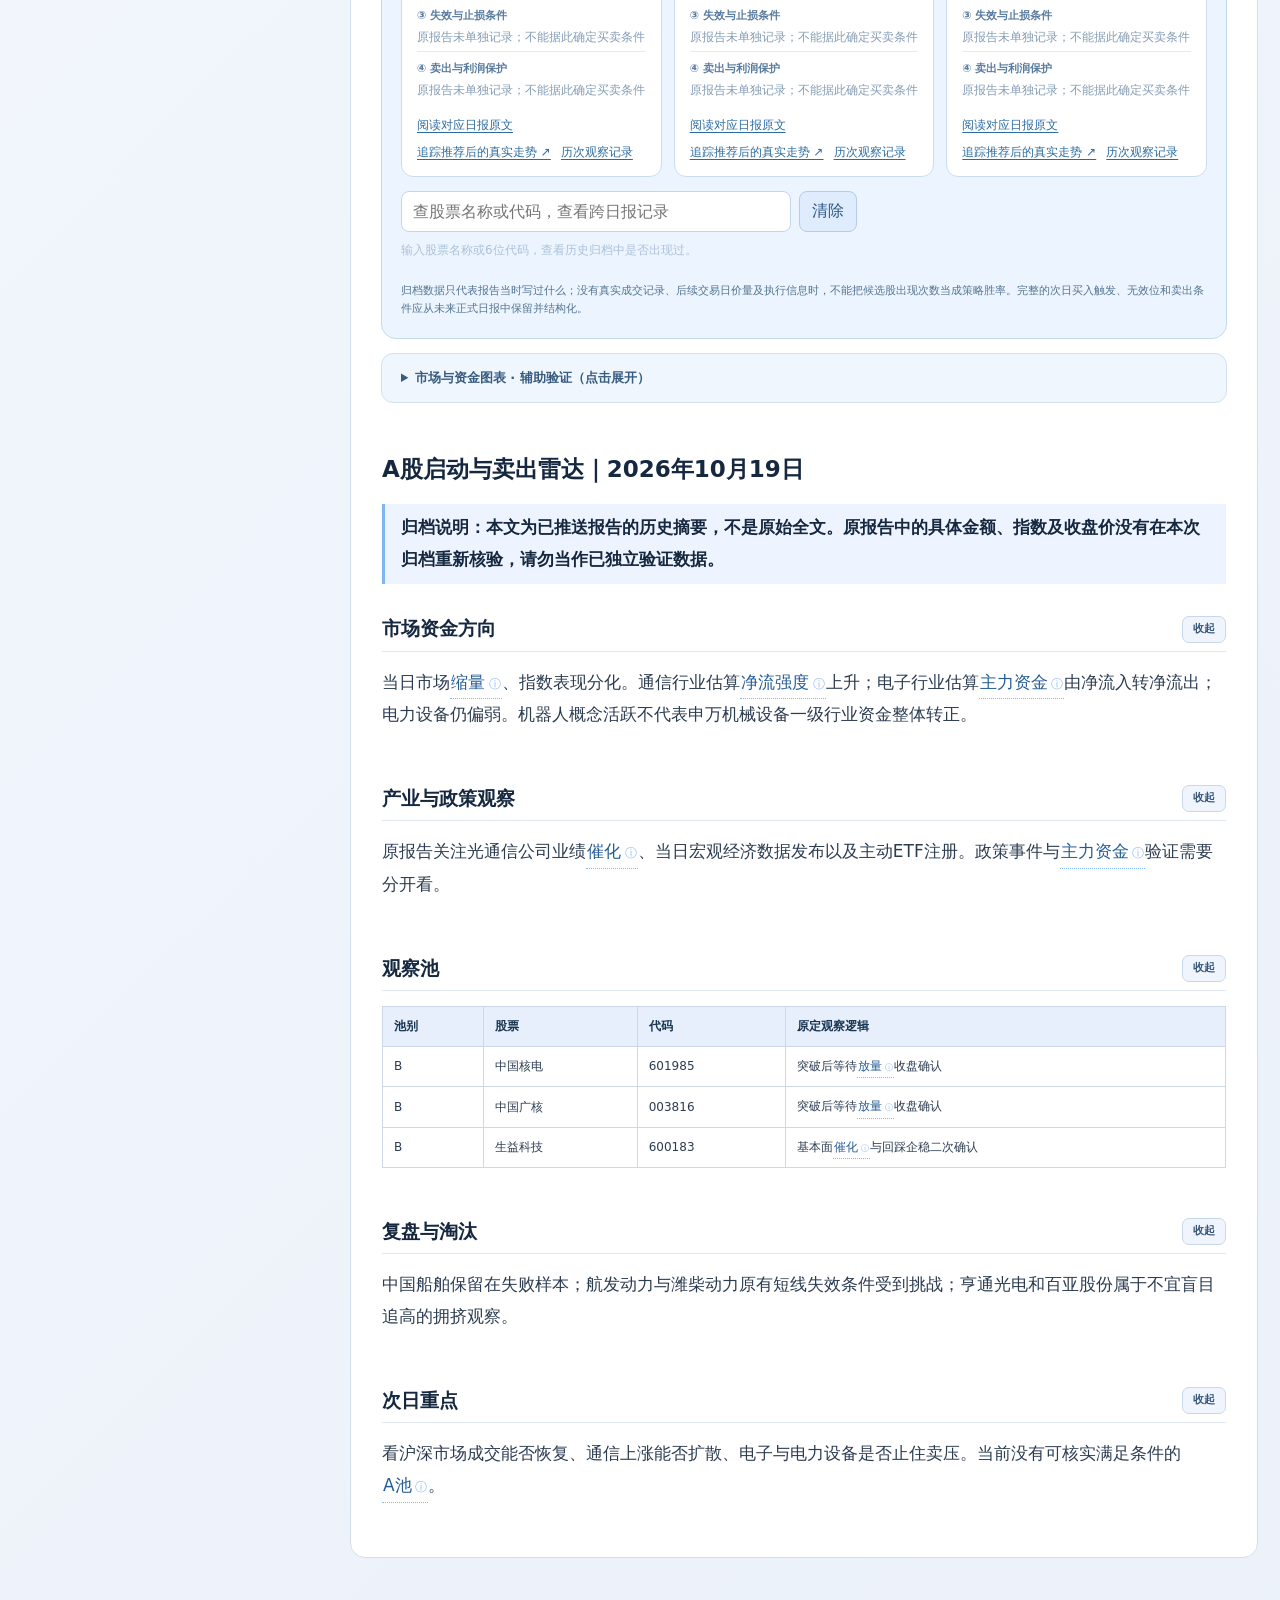
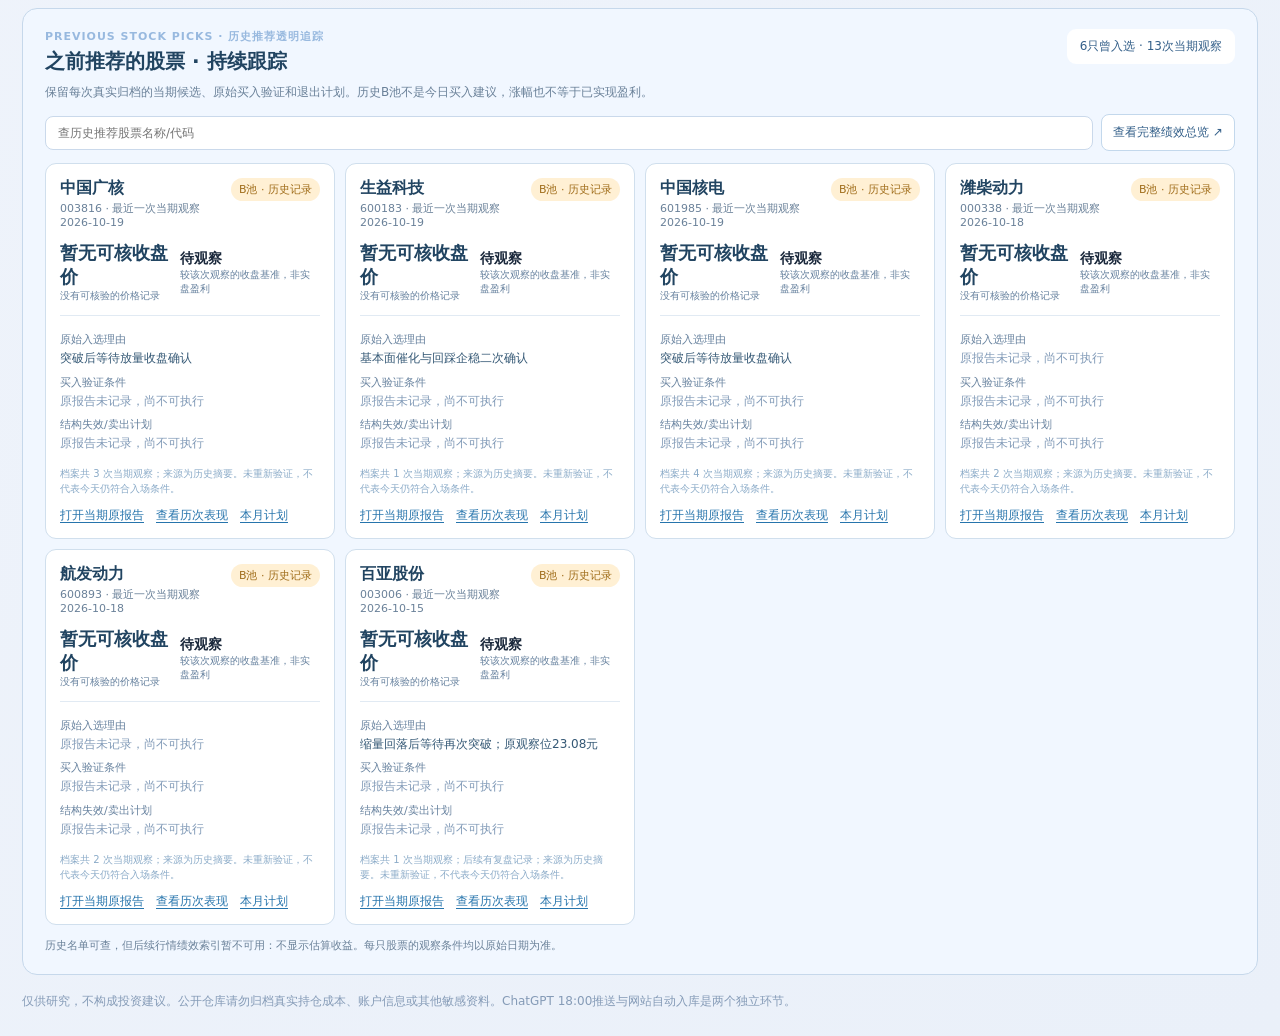
==== commit eb9f5a2d: "ux: link strict point-in-time stock replay from main and performance pages" ====
--- a/index.html
+++ b/index.html
@@ -16,7 +16,7 @@
 <link rel="stylesheet" href="./assets/daily.css">
 <link rel="stylesheet" href="./assets/today.css">
 <link rel="stylesheet" href="./assets/rolling.css">
-<header><div><div class="eyebrow">DAILY STOCK SELECTION · REPORT CENTER</div><h1>A股启动与卖出雷达</h1><p>每天18:00更新完整选股报告 · 买入验证与卖出计划 · 真实历史复盘</p></div><nav class="nav"><a href="./monthly.html">本月选股与卖出计划 ↗</a><a href="./performance.html">选股绩效总览 ↗</a><a href="./market.html">历史行情查询 ↗</a><a href="https://github.com/Dicky-L/a-share-radar/tree/main/reports">GitHub 报告源 ↗</a></nav></header>
+<header><div><div class="eyebrow">DAILY STOCK SELECTION · REPORT CENTER</div><h1>A股启动与卖出雷达</h1><p>每天18:00更新完整选股报告 · 买入验证与卖出计划 · 真实历史复盘</p></div><nav class="nav"><a href="./monthly.html">本月选股与卖出计划 ↗</a><a href="./performance.html">选股绩效总览 ↗</a><a href="./replay.html">历史无未来数据回放 ↗</a><a href="./market.html">历史行情查询 ↗</a><a href="https://github.com/Dicky-L/a-share-radar/tree/main/reports">GitHub 报告源 ↗</a></nav></header>
 <section class="today-shell" aria-label="今日雷达报告状态">
  <div class="today-bar state-missing" id="today-bar" role="status" aria-live="polite">
   <div><div class="today-eyebrow">TODAY · 今日选股研报</div><h2 id="today-title">正在核对今日完整报告…</h2><p id="today-message">今天的报告以网站的真实发布日期和原文状态为准。</p></div>
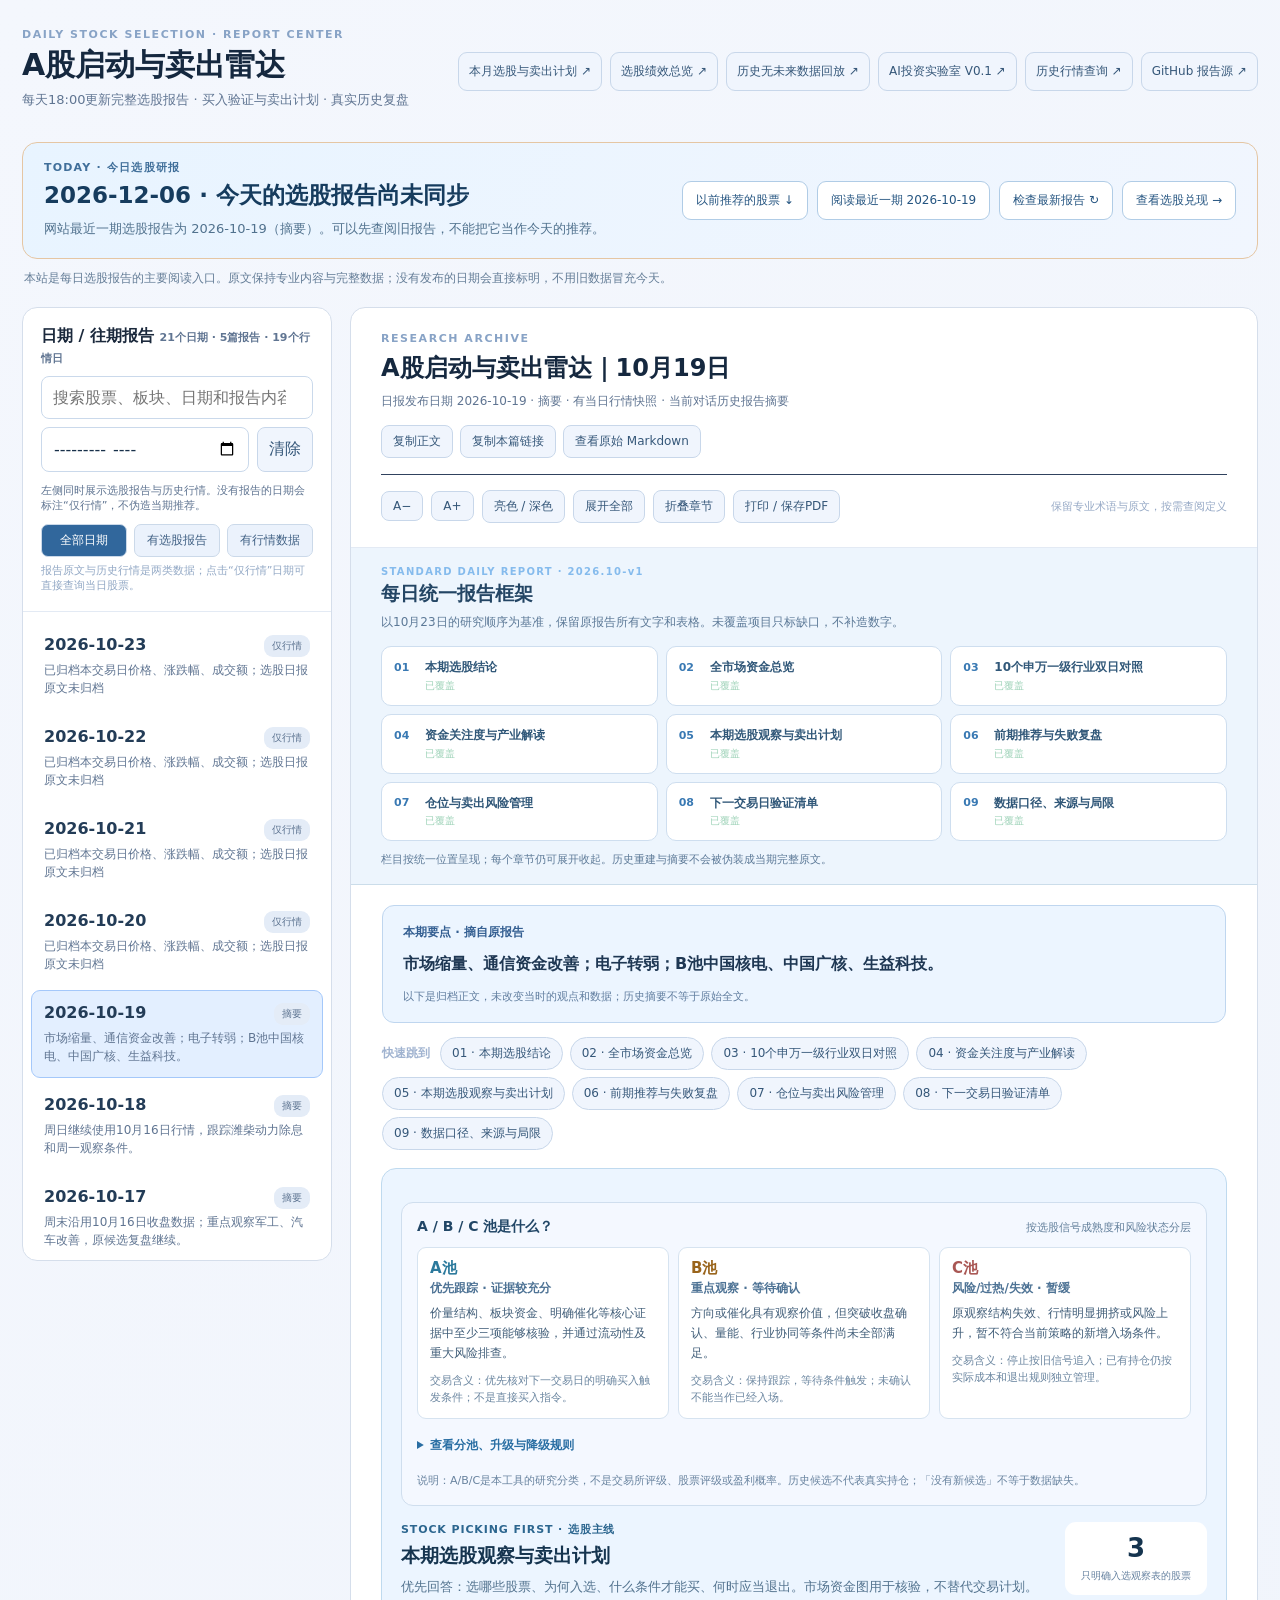
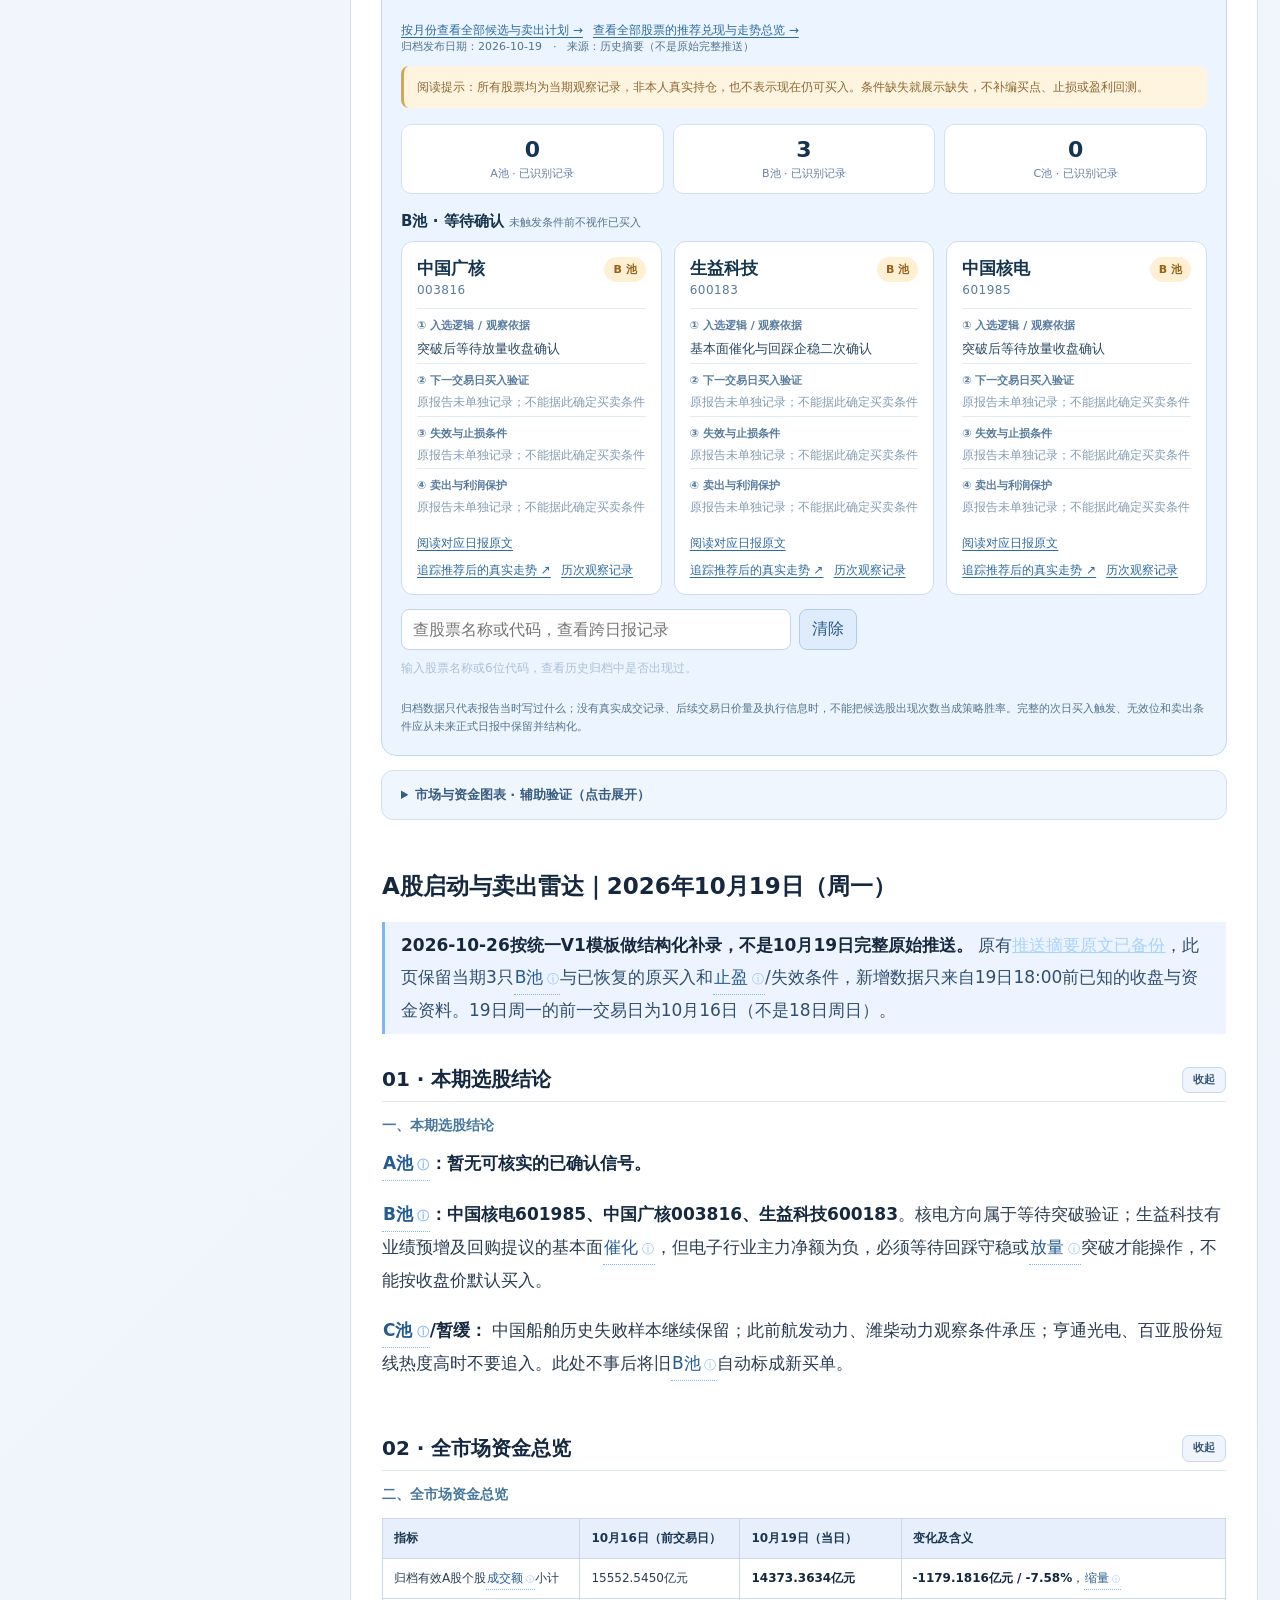
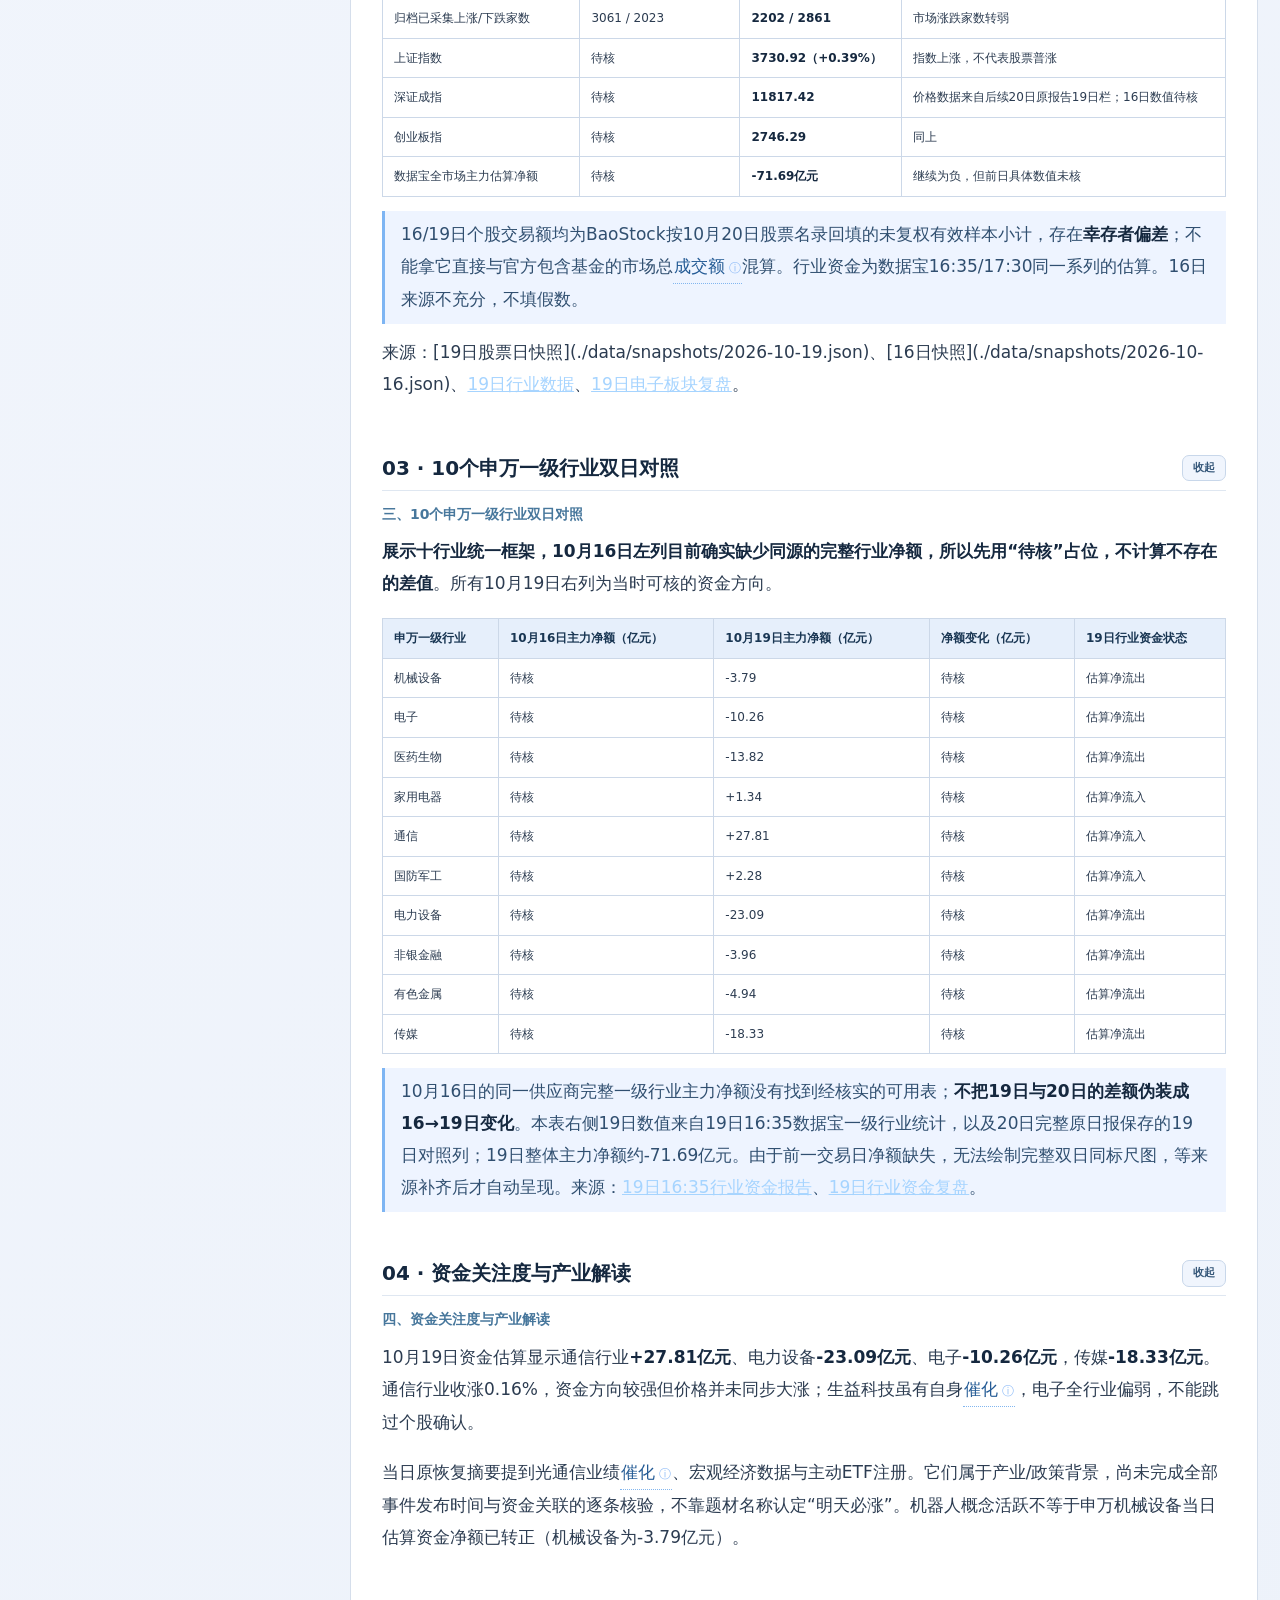
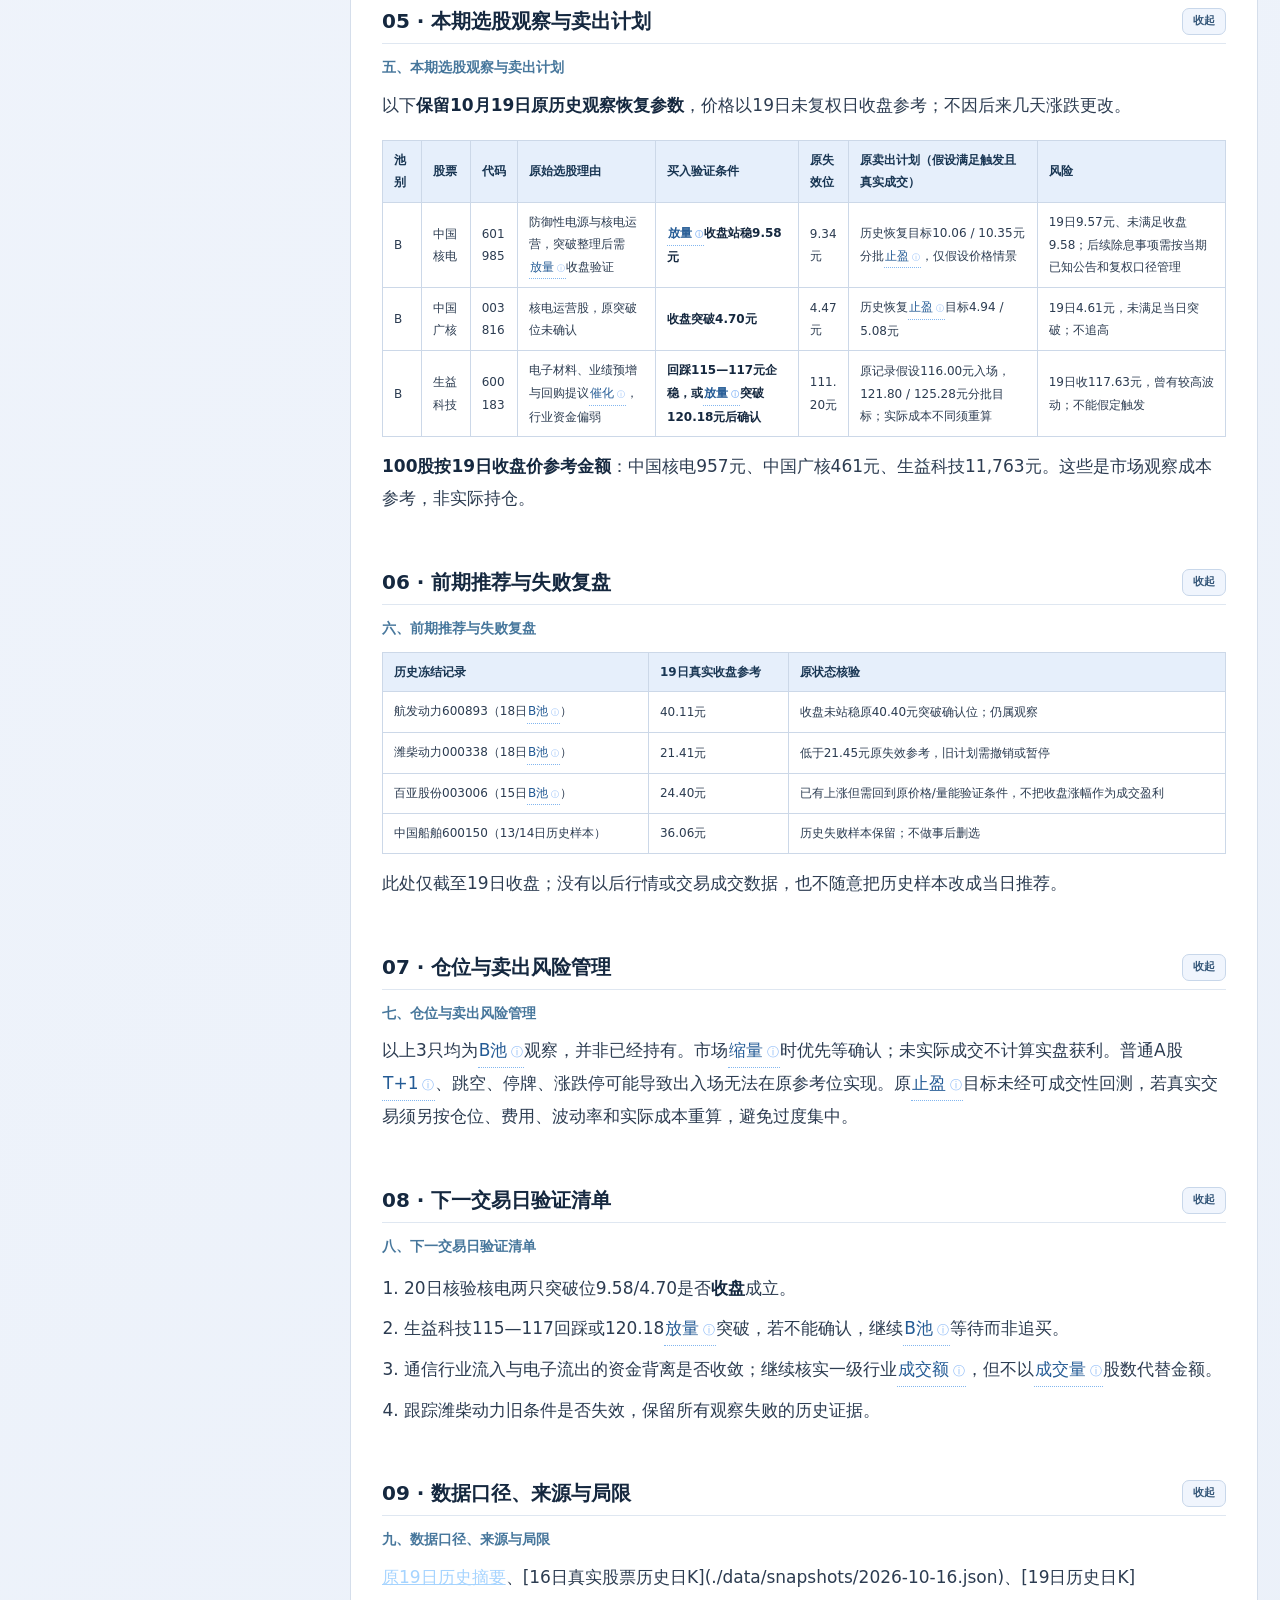
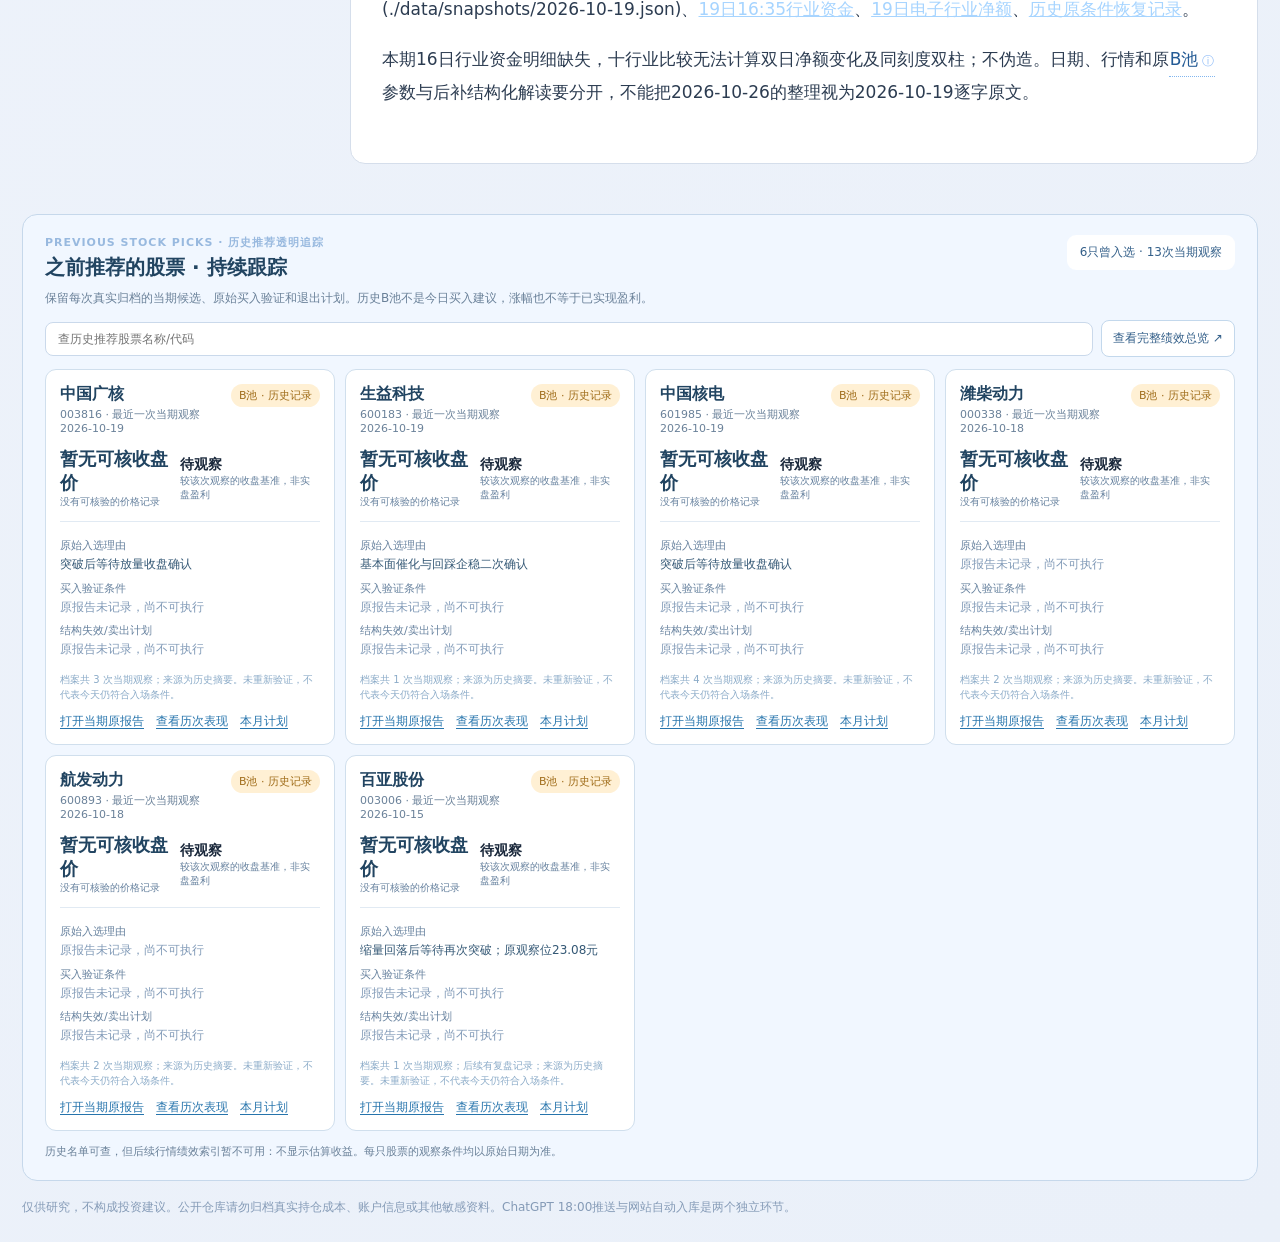
==== commit bf89f67d: "feat: add investment lab navigation to A-share radar" ====
--- a/index.html
+++ b/index.html
@@ -16,7 +16,8 @@
 <link rel="stylesheet" href="./assets/daily.css">
 <link rel="stylesheet" href="./assets/today.css">
 <link rel="stylesheet" href="./assets/rolling.css">
-<header><div><div class="eyebrow">DAILY STOCK SELECTION · REPORT CENTER</div><h1>A股启动与卖出雷达</h1><p>每天18:00更新完整选股报告 · 买入验证与卖出计划 · 真实历史复盘</p></div><nav class="nav"><a href="./monthly.html">本月选股与卖出计划 ↗</a><a href="./performance.html">选股绩效总览 ↗</a><a href="./replay.html">历史无未来数据回放 ↗</a><a href="./market.html">历史行情查询 ↗</a><a href="https://github.com/Dicky-L/a-share-radar/tree/main/reports">GitHub 报告源 ↗</a></nav></header>
+<link rel="stylesheet" href="./assets/report-template.css">
+<header><div><div class="eyebrow">DAILY STOCK SELECTION · REPORT CENTER</div><h1>A股启动与卖出雷达</h1><p>每天18:00更新完整选股报告 · 买入验证与卖出计划 · 真实历史复盘</p></div><nav class="nav"><a href="./monthly.html">本月选股与卖出计划 ↗</a><a href="./performance.html">选股绩效总览 ↗</a><a href="./replay.html">历史无未来数据回放 ↗</a><a href="./investment-lab.html">AI投资实验室 V0.1 ↗</a><a href="./market.html">历史行情查询 ↗</a><a href="https://github.com/Dicky-L/a-share-radar/tree/main/reports">GitHub 报告源 ↗</a></nav></header>
 <section class="today-shell" aria-label="今日雷达报告状态">
  <div class="today-bar state-missing" id="today-bar" role="status" aria-live="polite">
   <div><div class="today-eyebrow">TODAY · 今日选股研报</div><h2 id="today-title">正在核对今日完整报告…</h2><p id="today-message">今天的报告以网站的真实发布日期和原文状态为准。</p></div>
@@ -25,7 +26,7 @@
  <p class="today-explain">本站是每日选股报告的主要阅读入口。原文保持专业内容与完整数据；没有发布的日期会直接标明，不用旧数据冒充今天。</p>
 </section>
 <main><aside class="side"><div class="sidehead"><strong>日期 / 往期报告 <span id="count" class="subtle"></span></strong><input id="search" type="search" placeholder="搜索股票、板块、日期和报告内容" aria-label="搜索日报"/><div class="filter"><input id="month" type="month" aria-label="按月筛选"/><button id="reset">清除</button></div><p class="subtle">左侧同时展示选股报告与历史行情。没有报告的日期会标注“仅行情”，不伪造当期推荐。</p></div><div id="list" class="list"></div></aside>
-<article class="reader"><div class="readerhead"><div class="eyebrow">RESEARCH ARCHIVE</div><h2 id="title">加载报告中…</h2><div class="meta" id="meta"></div><div class="controls"><button disabled id="copy">复制正文</button><button disabled id="permalink">复制本篇链接</button><button disabled id="raw">查看原始 Markdown</button></div></div><div class="content" id="content"><div class="placeholder">读取归档中…</div></div></article></main>
+<article class="reader"><div class="readerhead"><div class="eyebrow">RESEARCH ARCHIVE</div><h2 id="title">加载报告中…</h2><div class="meta" id="meta"></div><div class="controls"><button disabled id="copy">复制正文</button><button disabled id="permalink">复制本篇链接</button><button disabled id="raw">查看原始 Markdown</button></div></div><section id="template-overview" class="frame-overview" aria-label="每日统一报告模板" hidden></section><div class="content" id="content"><div class="placeholder">读取归档中…</div></div></article></main>
 <section class="rolling-shell" id="previous-picks" aria-label="曾推荐股票持续跟踪">
  <div class="rolling-panel">
   <div class="rolling-head"><div><div class="rolling-kicker">PREVIOUS STOCK PICKS · 历史推荐透明追踪</div><h2>之前推荐的股票 · 持续跟踪</h2><p>保留每次真实归档的当期候选、原始买入验证和退出计划。历史B池不是今日买入建议，涨幅也不等于已实现盈利。</p></div><div class="rolling-count" id="rolling-count">读取历史推荐…</div></div>
@@ -67,6 +68,7 @@
 <script src="./assets/charts.js" defer></script>
 <script src="./assets/pickboard.js" defer></script>
 <script src="./assets/pool-guide.js" defer></script>
+<script src="./assets/report-template.js" defer></script>
 <script src="./assets/daily.js" defer></script>
 <script src="./assets/rolling.js" defer></script>
 </html>
--- a/assets/report-template.css
+++ b/assets/report-template.css
@@ -0,0 +1,57 @@
+/* Unified versioned daily report template. V1 anchored to 2026-10-23 layout. */
+.frame-overview{padding:18px 30px 16px;margin:0;border-bottom:1px solid #2b405c;background:linear-gradient(140deg,#172e4a,#182940)}
+.frame-overview[hidden]{display:none}
+.frame-overview-head h3{font-size:19px;margin:4px 0 5px;color:#f0f6ff}
+.frame-overview-head p{font-size:12px;color:#abc0da;line-height:1.7;margin:0 0 14px}
+.frame-kicker{font-size:10px;letter-spacing:.13em;color:#85bbed;font-weight:800}
+.frame-overview-grid{display:grid;grid-template-columns:repeat(3,minmax(0,1fr));gap:8px}
+.frame-overview-link{padding:12px;display:grid;grid-template-columns:24px 1fr;gap:3px 7px;text-decoration:none!important;border:1px solid #3e5b7b;border-radius:10px;background:#1c3653;min-width:0;align-items:center}
+.frame-overview-link:hover{background:#284b73;border-color:#82aad8}
+.frame-overview-number{font-weight:800;color:#8dbce8;font-size:11px}
+.frame-overview-label{font-size:12px;color:#e7f3ff;line-height:1.4;font-weight:650}
+.frame-overview-state{grid-column:2;font-size:10px;color:#9fd3b9}
+.frame-overview-link.missing{background:#213044;border-color:#425064}
+.frame-overview-link.missing .frame-overview-state{color:#dcb88f}
+.frame-overview-help{font-size:11px;color:#a5b7ce;margin:10px 0 0;line-height:1.55}
+.content .frame-slot-heading{border-bottom:1px solid #395573;padding-bottom:8px;margin:32px 0 14px;font-size:20px}
+.content .frame-original-title{font-size:14px;color:#b7d5f5;font-weight:680;margin:8px 0 12px}
+.content .frame-empty{border:1px dashed #486181;background:#1b2d46;padding:14px 16px;border-radius:9px;font-size:12px;color:#bdcde2}
+.content .frame-integrated{font-size:12px;color:#accbe1;border-left:3px solid #729cc3;padding:8px 14px;background:#233b57;border-radius:7px}
+.frame-funds{margin:10px 0 16px;padding:15px;border:1px solid #3f5a79;border-radius:11px;background:#142943}
+.frame-funds-heading{display:flex;align-items:baseline;justify-content:space-between;gap:10px;flex-wrap:wrap;margin-bottom:13px}
+.frame-funds-heading strong{font-size:13px;color:#e6f2ff}
+.frame-funds-heading small{font-size:10px;color:#afc2d9}
+.frame-funds-row{display:grid;grid-template-columns:75px minmax(0,1fr);gap:10px;align-items:center;margin:7px 0;border-bottom:1px solid #294261;padding-bottom:7px}
+.frame-funds-name{font-size:11px;color:#d3e7ff}
+.frame-funds-pairs{display:grid;gap:4px;min-width:0}
+.frame-funds-pair{display:grid;grid-template-columns:minmax(80px,130px) minmax(0,1fr) 76px;align-items:center;gap:7px}
+.frame-funds-day{font-size:10px;color:#8dabce;overflow:hidden;text-overflow:ellipsis;white-space:nowrap}
+.frame-funds-track{height:11px;position:relative;background:#1d3b5b;border-radius:3px}
+.frame-funds-track:before{content:"";position:absolute;width:1px;background:#90a9c3;height:100%;left:50%;z-index:1}
+.frame-funds-bar{position:absolute;height:8px;top:1.5px;border-radius:2px;max-width:50%}
+.frame-funds-bar.positive{background:#e76f77;left:50%}
+.frame-funds-bar.negative{background:#58ac93;right:50%}
+.frame-funds-amount{font-size:11px;font-weight:720;font-variant-numeric:tabular-nums;text-align:right}
+.frame-funds-amount.up{color:#ed8c93}.frame-funds-amount.down{color:#71c8aa}
+.frame-funds-note{font-size:10px;color:#9cb5cf;margin:10px 0 0;line-height:1.7}
+:root[data-reader-theme="light"] .frame-overview{background:#edf5fd;border-color:#cbddea}
+:root[data-reader-theme="light"] .frame-overview-head h3{color:#234564}
+:root[data-reader-theme="light"] .frame-overview-head p,:root[data-reader-theme="light"] .frame-overview-help{color:#5c7997}
+:root[data-reader-theme="light"] .frame-overview-link{background:#fff;border-color:#cedeef}
+:root[data-reader-theme="light"] .frame-overview-label{color:#315879}
+:root[data-reader-theme="light"] .frame-overview-link.missing{background:#f4f5f6;border-color:#d8dee5}
+:root[data-reader-theme="light"] .frame-overview-number{color:#3979b3}
+:root[data-reader-theme="light"] .frame-overview-link.missing .frame-overview-state{color:#a07948}
+:root[data-reader-theme="light"] .content .frame-original-title{color:#47779c}
+:root[data-reader-theme="light"] .content .frame-empty{background:#f8f9fc;border-color:#cbd6e4;color:#7086a0}
+:root[data-reader-theme="light"] .content .frame-integrated{background:#ecf6fd;color:#517995}
+:root[data-reader-theme="light"] .frame-funds{background:#f5f9fe;border-color:#d4e3f2}
+:root[data-reader-theme="light"] .frame-funds-heading strong,:root[data-reader-theme="light"] .frame-funds-name{color:#355c7b}
+:root[data-reader-theme="light"] .frame-funds-heading small,:root[data-reader-theme="light"] .frame-funds-day,:root[data-reader-theme="light"] .frame-funds-note{color:#68839e}
+:root[data-reader-theme="light"] .frame-funds-row{border-color:#dfe7ef}
+:root[data-reader-theme="light"] .frame-funds-track{background:#dfeafa}
+:root[data-reader-theme="light"] .frame-funds-amount.up{color:#bf454e}
+:root[data-reader-theme="light"] .frame-funds-amount.down{color:#21836f}
+@media(max-width:850px){.frame-overview{padding:14px 16px}.frame-overview-grid{grid-template-columns:repeat(2,minmax(0,1fr))}.frame-funds{padding:10px}}
+@media(max-width:520px){.frame-overview-grid{grid-template-columns:1fr 1fr;gap:6px}.frame-overview-link{padding:9px 7px;grid-template-columns:18px 1fr}.frame-overview-label{font-size:11px}.frame-funds-row{grid-template-columns:65px minmax(0,1fr);gap:6px}.frame-funds-pair{grid-template-columns:40px minmax(0,1fr) 62px;gap:5px}.frame-funds-day{font-size:9px}.frame-funds-amount{font-size:10px}}
+@media print{.frame-overview{display:none}}
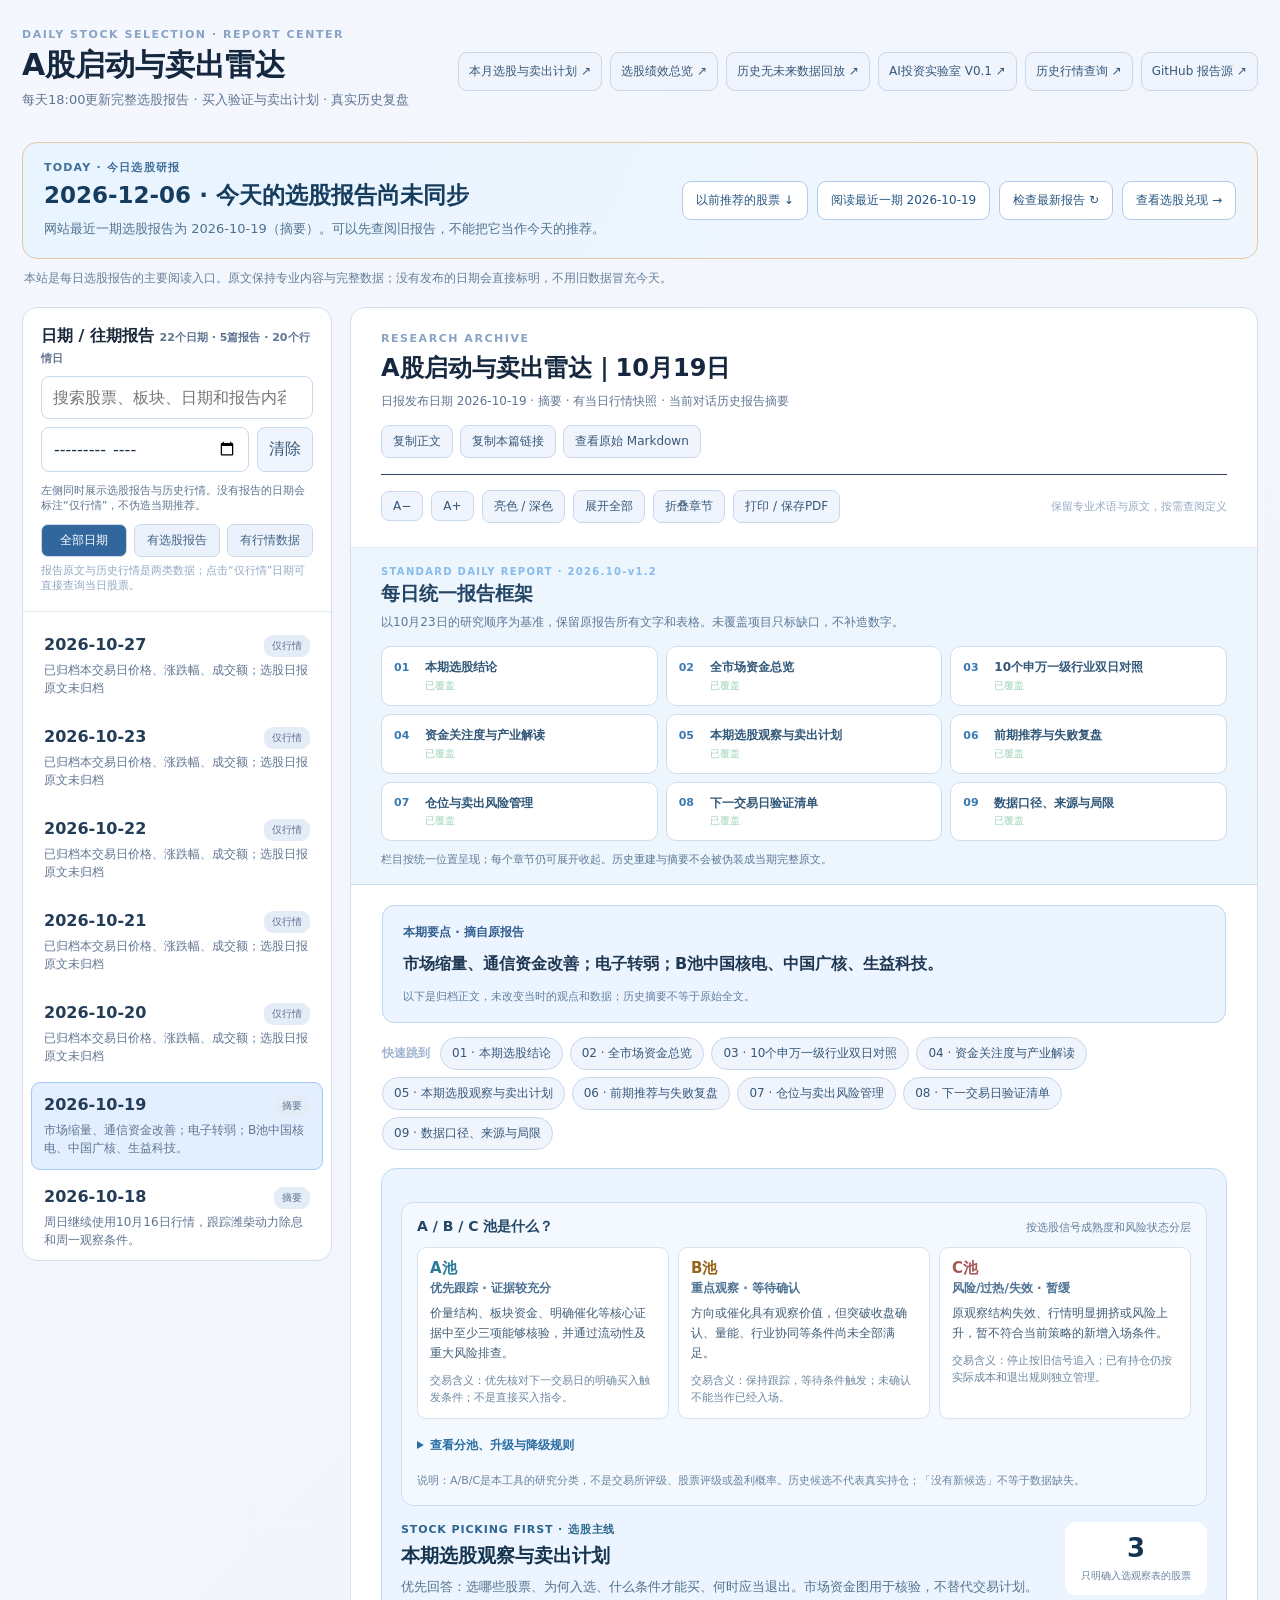
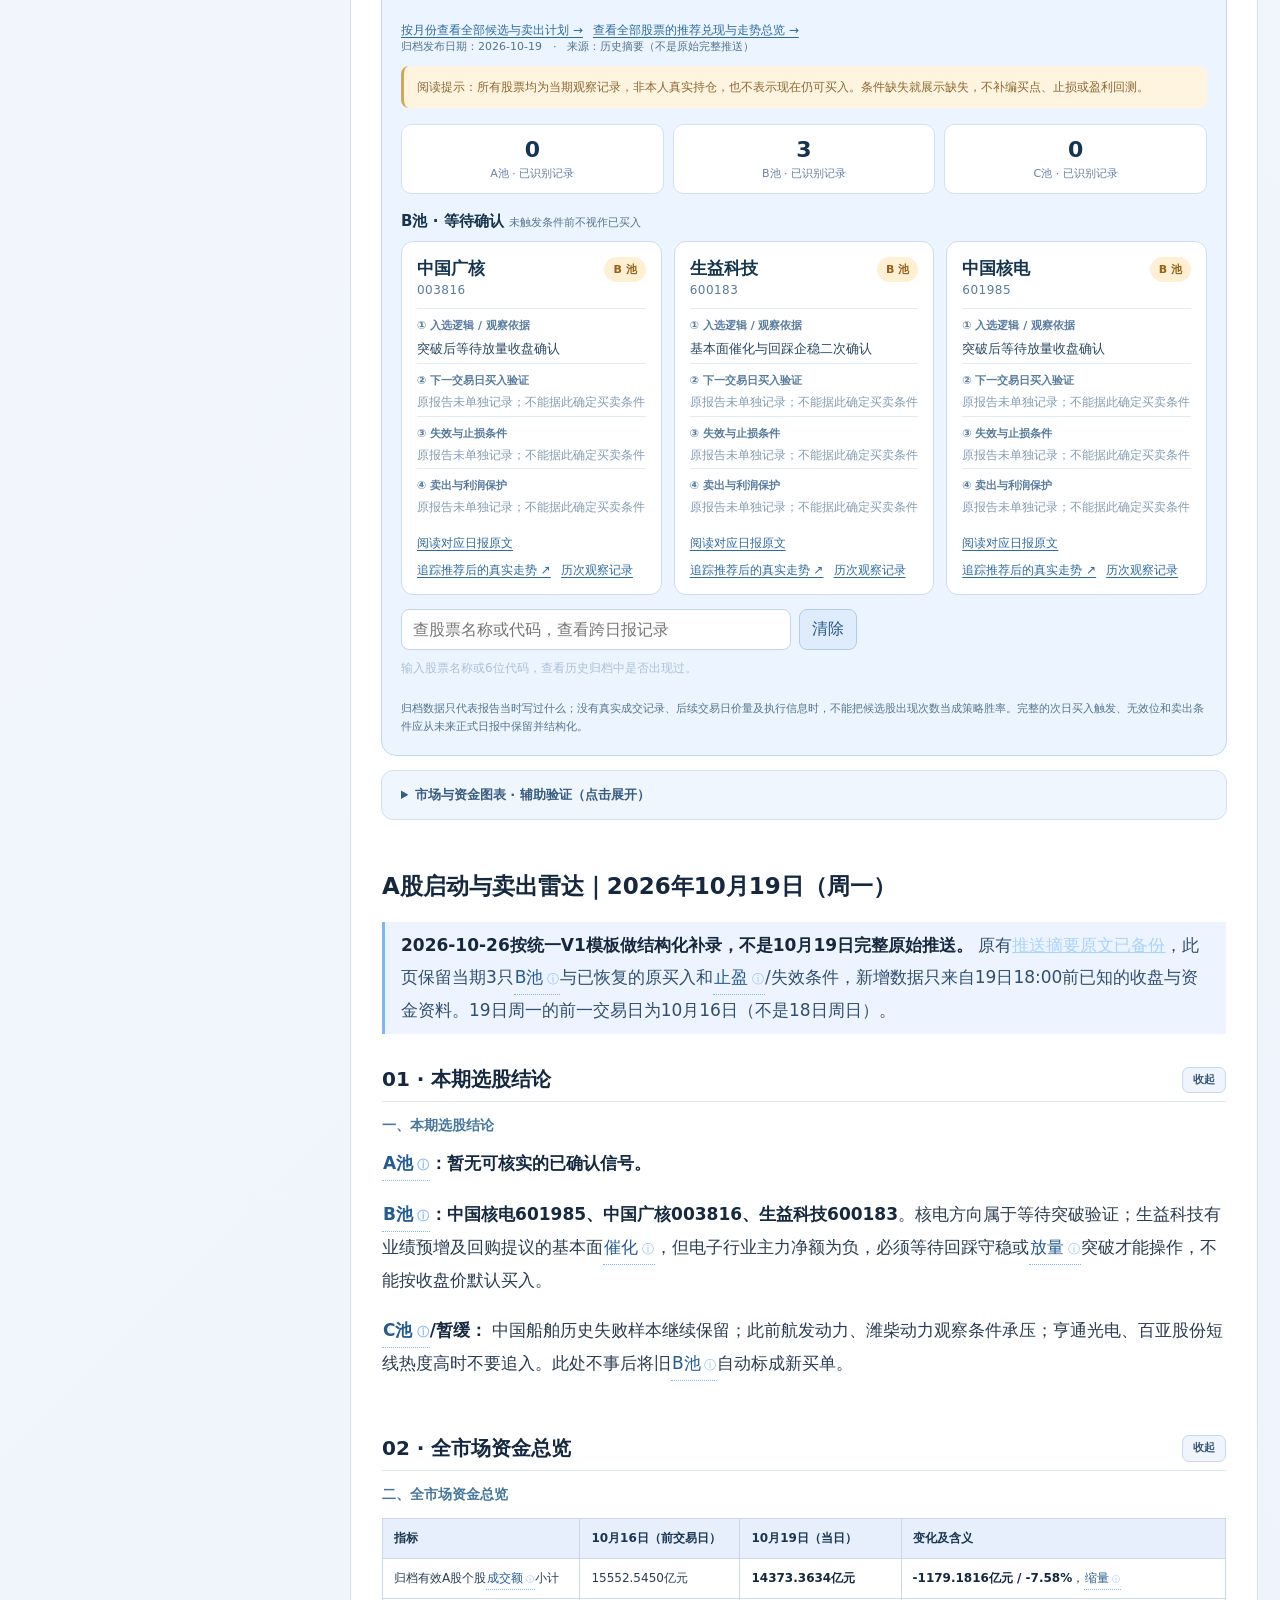
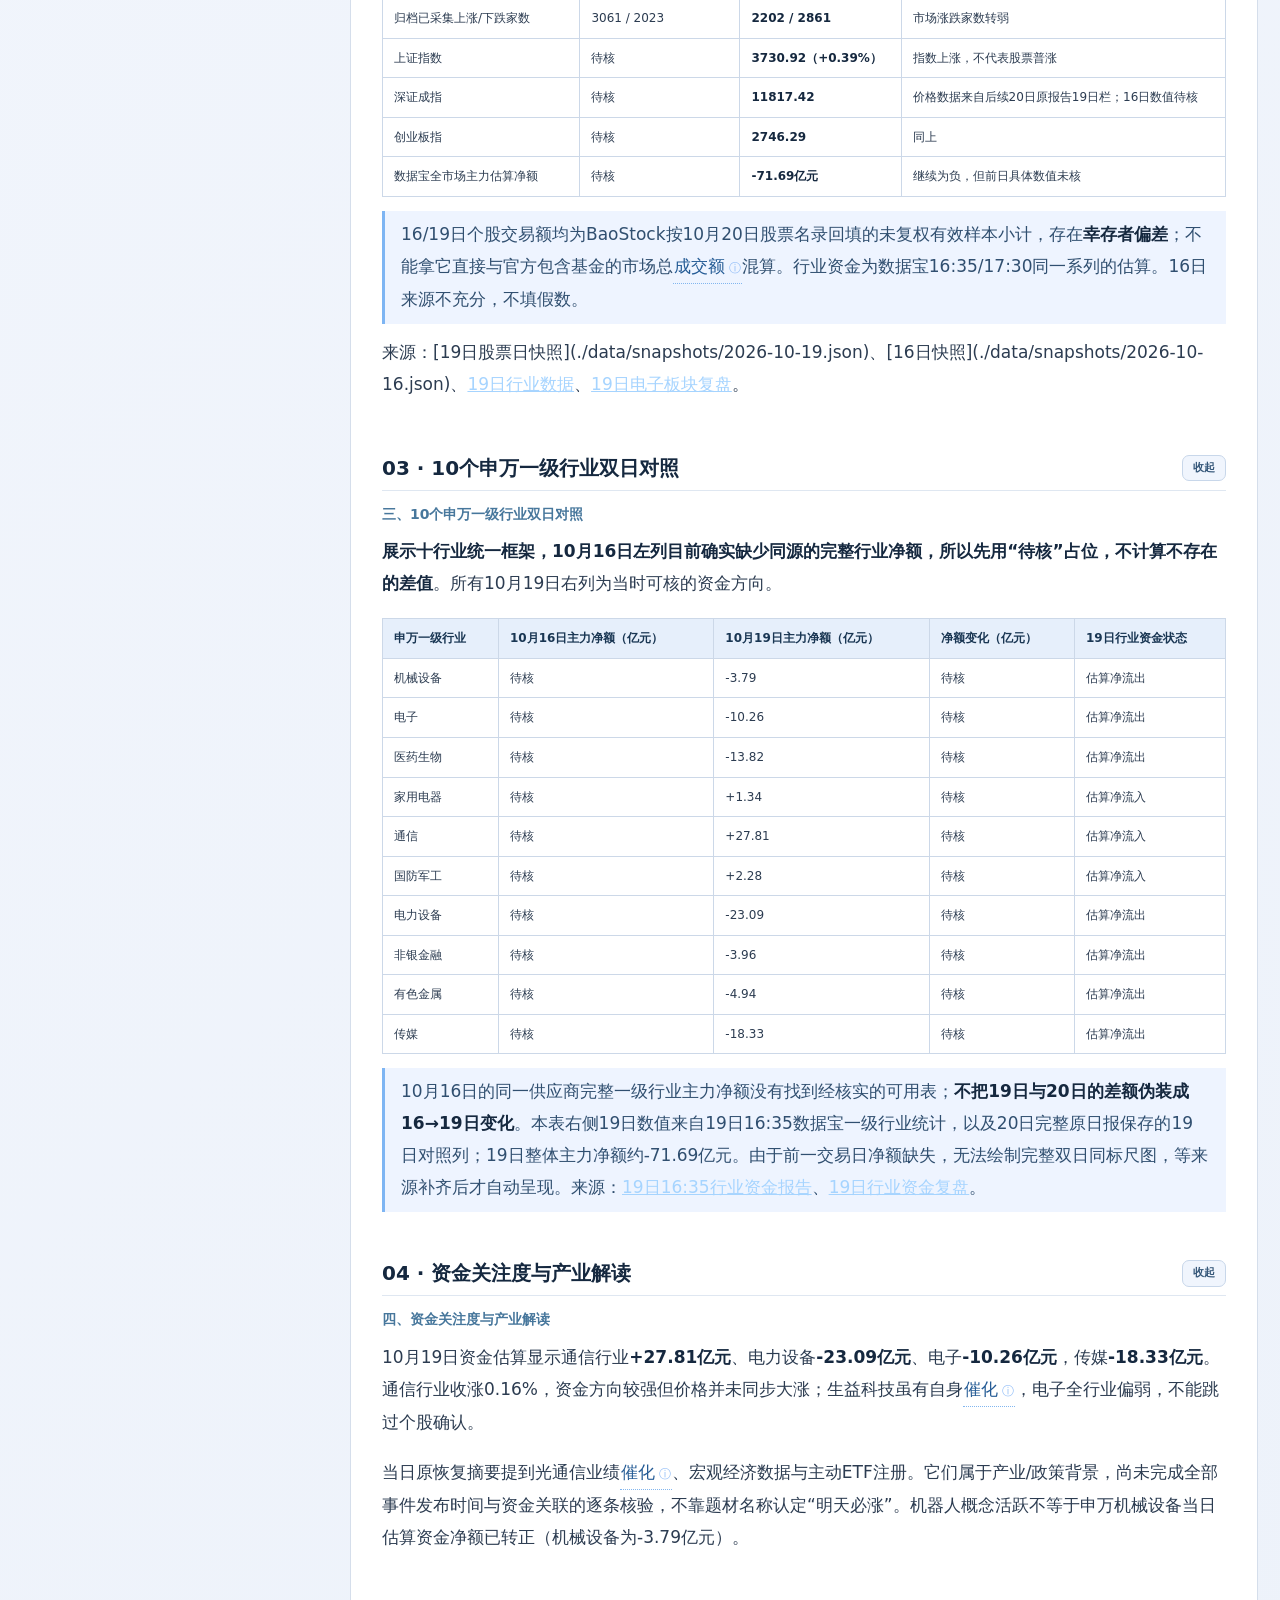
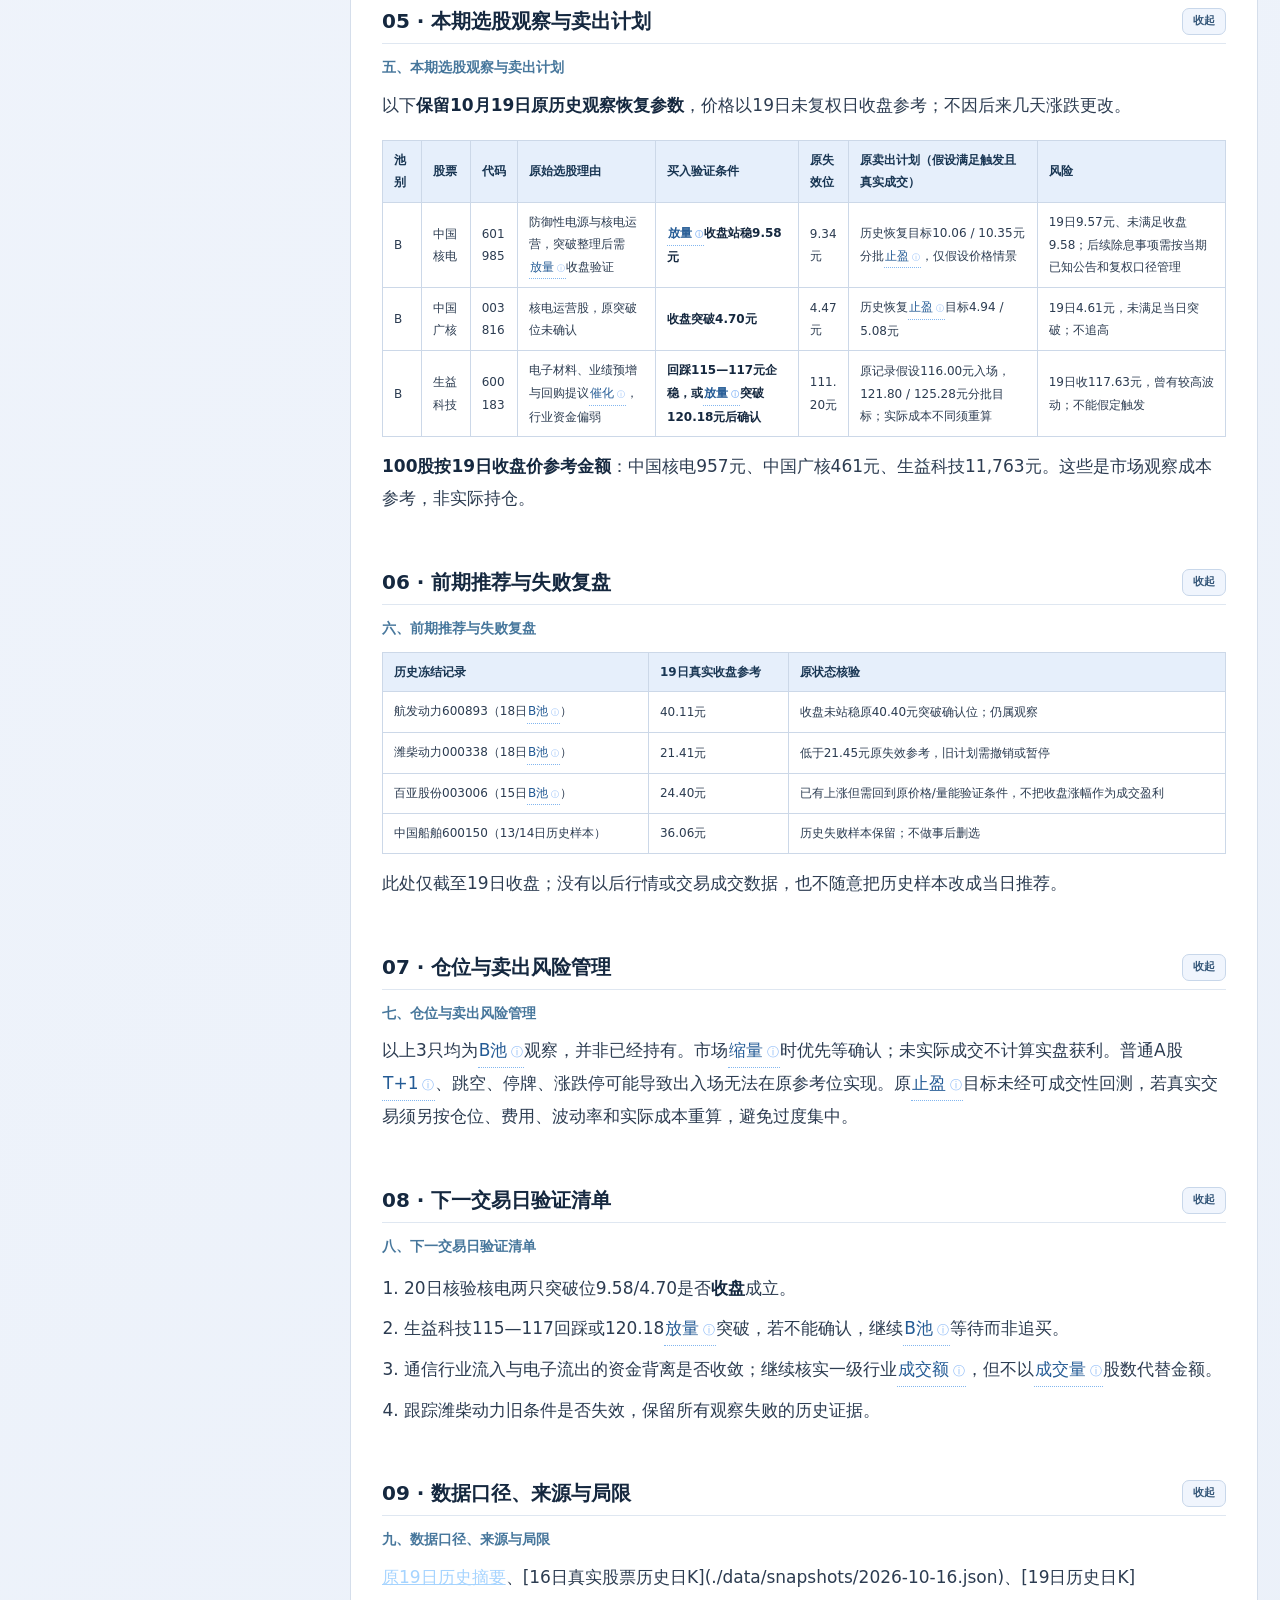
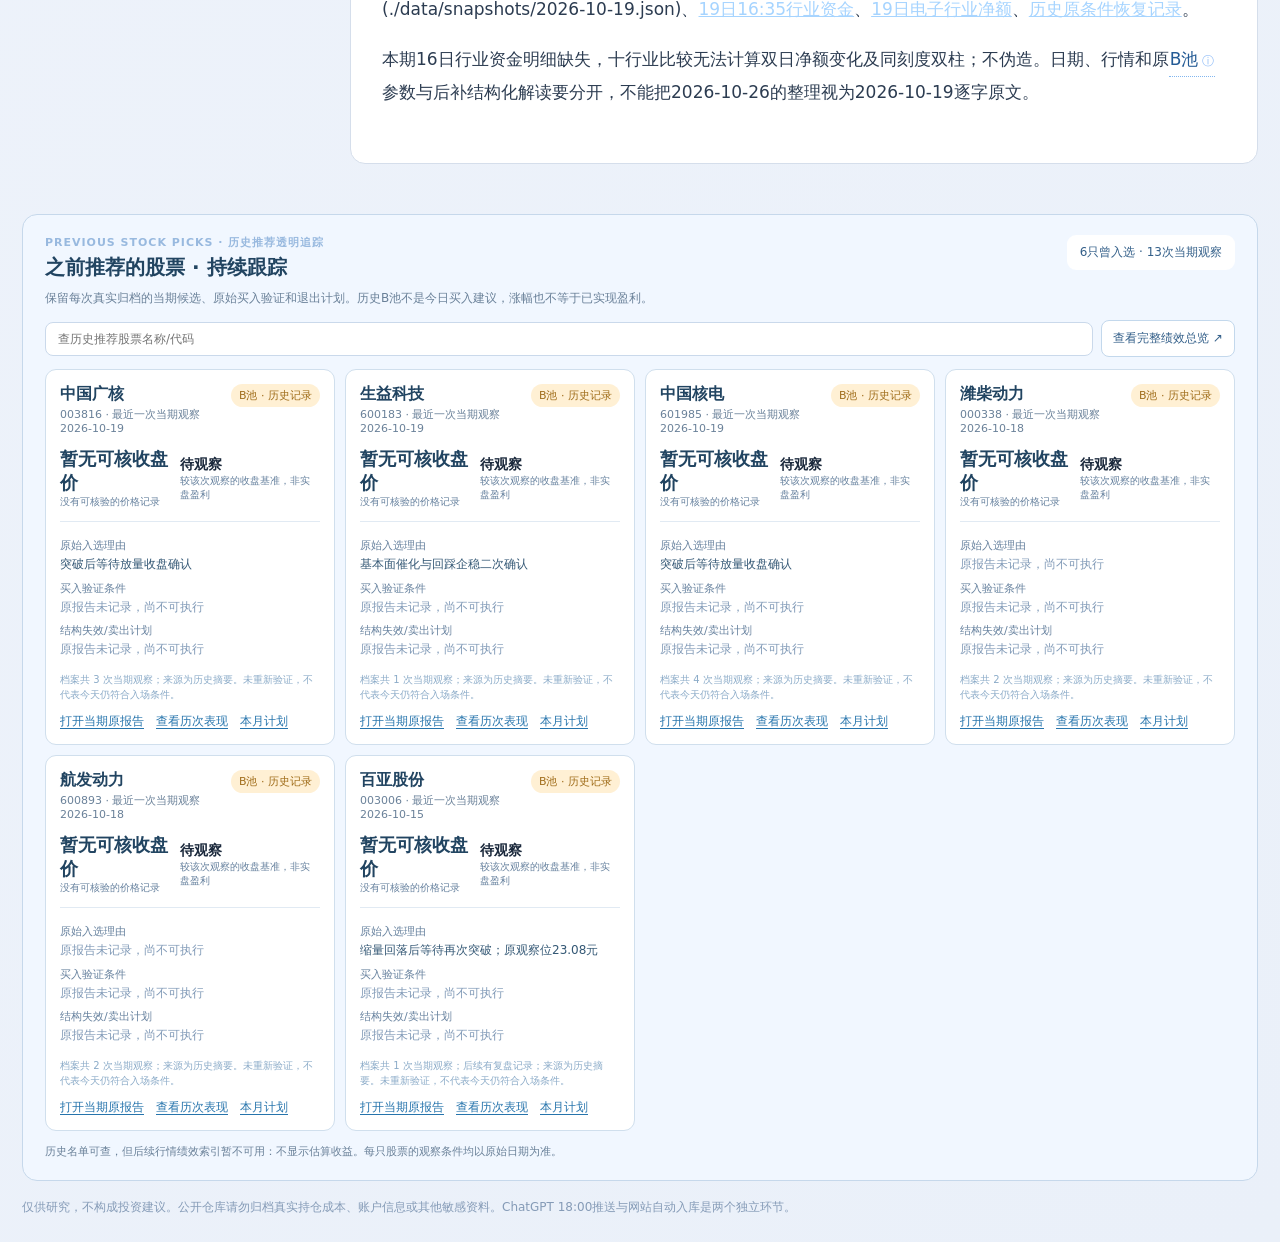
==== commit 05505e73: "fix(cache): bust stale report template JavaScript and CSS so Oct28 uses corrected card immediately" ====
--- a/index.html
+++ b/index.html
@@ -16,7 +16,7 @@
 <link rel="stylesheet" href="./assets/daily.css">
 <link rel="stylesheet" href="./assets/today.css">
 <link rel="stylesheet" href="./assets/rolling.css">
-<link rel="stylesheet" href="./assets/report-template.css">
+<link rel="stylesheet" href="./assets/report-template.css?v=20261029-v12">
 <header><div><div class="eyebrow">DAILY STOCK SELECTION · REPORT CENTER</div><h1>A股启动与卖出雷达</h1><p>每天18:00更新完整选股报告 · 买入验证与卖出计划 · 真实历史复盘</p></div><nav class="nav"><a href="./monthly.html">本月选股与卖出计划 ↗</a><a href="./performance.html">选股绩效总览 ↗</a><a href="./replay.html">历史无未来数据回放 ↗</a><a href="./investment-lab.html">AI投资实验室 V0.1 ↗</a><a href="./market.html">历史行情查询 ↗</a><a href="https://github.com/Dicky-L/a-share-radar/tree/main/reports">GitHub 报告源 ↗</a></nav></header>
 <section class="today-shell" aria-label="今日雷达报告状态">
  <div class="today-bar state-missing" id="today-bar" role="status" aria-live="polite">
@@ -68,7 +68,7 @@
 <script src="./assets/charts.js" defer></script>
 <script src="./assets/pickboard.js" defer></script>
 <script src="./assets/pool-guide.js" defer></script>
-<script src="./assets/report-template.js" defer></script>
+<script src="./assets/report-template.js?v=20261029-v12" defer></script>
 <script src="./assets/daily.js" defer></script>
 <script src="./assets/rolling.js" defer></script>
 </html>
--- a/assets/report-template.css
+++ b/assets/report-template.css
@@ -17,23 +17,36 @@
 .content .frame-original-title{font-size:14px;color:#b7d5f5;font-weight:680;margin:8px 0 12px}
 .content .frame-empty{border:1px dashed #486181;background:#1b2d46;padding:14px 16px;border-radius:9px;font-size:12px;color:#bdcde2}
 .content .frame-integrated{font-size:12px;color:#accbe1;border-left:3px solid #729cc3;padding:8px 14px;background:#233b57;border-radius:7px}
-.frame-funds{margin:10px 0 16px;padding:15px;border:1px solid #3f5a79;border-radius:11px;background:#142943}
-.frame-funds-heading{display:flex;align-items:baseline;justify-content:space-between;gap:10px;flex-wrap:wrap;margin-bottom:13px}
-.frame-funds-heading strong{font-size:13px;color:#e6f2ff}
-.frame-funds-heading small{font-size:10px;color:#afc2d9}
-.frame-funds-row{display:grid;grid-template-columns:75px minmax(0,1fr);gap:10px;align-items:center;margin:7px 0;border-bottom:1px solid #294261;padding-bottom:7px}
-.frame-funds-name{font-size:11px;color:#d3e7ff}
-.frame-funds-pairs{display:grid;gap:4px;min-width:0}
-.frame-funds-pair{display:grid;grid-template-columns:minmax(80px,130px) minmax(0,1fr) 76px;align-items:center;gap:7px}
-.frame-funds-day{font-size:10px;color:#8dabce;overflow:hidden;text-overflow:ellipsis;white-space:nowrap}
-.frame-funds-track{height:11px;position:relative;background:#1d3b5b;border-radius:3px}
-.frame-funds-track:before{content:"";position:absolute;width:1px;background:#90a9c3;height:100%;left:50%;z-index:1}
-.frame-funds-bar{position:absolute;height:8px;top:1.5px;border-radius:2px;max-width:50%}
-.frame-funds-bar.positive{background:#e76f77;left:50%}
-.frame-funds-bar.negative{background:#58ac93;right:50%}
-.frame-funds-amount{font-size:11px;font-weight:720;font-variant-numeric:tabular-nums;text-align:right}
-.frame-funds-amount.up{color:#ed8c93}.frame-funds-amount.down{color:#71c8aa}
-.frame-funds-note{font-size:10px;color:#9cb5cf;margin:10px 0 0;line-height:1.7}
+/* One shared sector chart for every day: screenshot-matched light-blue
+   card, 10 industry pairs, CENTER zero line and one global money scale. */
+.frame-funds{--funds-bg:#f3f8ff;--funds-line:#d9e3ef;--funds-text:#1f3d5b;--funds-muted:#6685a6;
+ margin:20px 0 23px;padding:24px 26px 19px;border:1px solid #d2e2f6;
+ border-radius:17px;background:var(--funds-bg);color:var(--funds-text)}
+.frame-funds-heading{display:flex;align-items:center;justify-content:space-between;gap:16px;flex-wrap:wrap;margin:0 0 19px}
+.frame-funds-heading strong{font-size:16px;color:#345d7c;font-weight:750}
+.frame-funds-heading small{font-size:12px;color:var(--funds-muted)}
+.frame-funds-row{display:grid;grid-template-columns:90px minmax(0,1fr);gap:18px;align-items:center;
+ margin:0;padding:12px 0;border-bottom:1px solid var(--funds-line)}
+.frame-funds-row:last-of-type{border-bottom:0}
+.frame-funds-name{font-size:13px;line-height:1.5;font-weight:800;color:#20354b}
+.frame-funds-pairs{display:grid;gap:11px;min-width:0}
+.frame-funds-pair{display:grid;grid-template-columns:152px minmax(0,1fr) 94px;align-items:center;gap:15px}
+.frame-funds-day{font-size:12px;color:#6b8aac;white-space:nowrap}
+.frame-funds-track{position:relative;width:100%;height:14px;background:#dce7f8;border-radius:4px;overflow:hidden}
+.frame-funds-track:before{content:"";position:absolute;top:0;bottom:0;left:50%;width:1px;
+ background:#7698b8;z-index:2}
+.frame-funds-bar{position:absolute;height:calc(100% - 2px);top:1px;border-radius:3px;max-width:50%;min-width:0}
+.frame-funds-bar[data-amount]:not([data-amount="0"]){min-width:1px}
+.frame-funds-bar.positive{left:50%;background:#e86a75}
+.frame-funds-bar.negative{right:50%;background:#59ae98}
+.frame-funds-amount{font-size:13px;font-weight:750;text-align:right;font-variant-numeric:tabular-nums}
+.frame-funds-amount.up{color:#ca4853}
+.frame-funds-amount.down{color:#168771}
+.frame-funds-note{margin:18px 0 0;font-size:11px;color:#6988a6;line-height:1.8}
+.frame-legacy-emoji{margin:13px 0 20px;border:1px solid #d9e3ef;border-radius:9px;
+ padding:10px 14px;color:#7790a7;font-size:12px}
+.frame-legacy-emoji summary{cursor:pointer;font-weight:650}
+.frame-legacy-emoji ul{padding-left:22px;overflow-wrap:anywhere}
 :root[data-reader-theme="light"] .frame-overview{background:#edf5fd;border-color:#cbddea}
 :root[data-reader-theme="light"] .frame-overview-head h3{color:#234564}
 :root[data-reader-theme="light"] .frame-overview-head p,:root[data-reader-theme="light"] .frame-overview-help{color:#5c7997}
@@ -45,13 +58,6 @@
 :root[data-reader-theme="light"] .content .frame-original-title{color:#47779c}
 :root[data-reader-theme="light"] .content .frame-empty{background:#f8f9fc;border-color:#cbd6e4;color:#7086a0}
 :root[data-reader-theme="light"] .content .frame-integrated{background:#ecf6fd;color:#517995}
-:root[data-reader-theme="light"] .frame-funds{background:#f5f9fe;border-color:#d4e3f2}
-:root[data-reader-theme="light"] .frame-funds-heading strong,:root[data-reader-theme="light"] .frame-funds-name{color:#355c7b}
-:root[data-reader-theme="light"] .frame-funds-heading small,:root[data-reader-theme="light"] .frame-funds-day,:root[data-reader-theme="light"] .frame-funds-note{color:#68839e}
-:root[data-reader-theme="light"] .frame-funds-row{border-color:#dfe7ef}
-:root[data-reader-theme="light"] .frame-funds-track{background:#dfeafa}
-:root[data-reader-theme="light"] .frame-funds-amount.up{color:#bf454e}
-:root[data-reader-theme="light"] .frame-funds-amount.down{color:#21836f}
-@media(max-width:850px){.frame-overview{padding:14px 16px}.frame-overview-grid{grid-template-columns:repeat(2,minmax(0,1fr))}.frame-funds{padding:10px}}
-@media(max-width:520px){.frame-overview-grid{grid-template-columns:1fr 1fr;gap:6px}.frame-overview-link{padding:9px 7px;grid-template-columns:18px 1fr}.frame-overview-label{font-size:11px}.frame-funds-row{grid-template-columns:65px minmax(0,1fr);gap:6px}.frame-funds-pair{grid-template-columns:40px minmax(0,1fr) 62px;gap:5px}.frame-funds-day{font-size:9px}.frame-funds-amount{font-size:10px}}
+@media(max-width:850px){.frame-overview{padding:14px 16px}.frame-overview-grid{grid-template-columns:repeat(2,minmax(0,1fr))}.frame-funds{padding:16px}.frame-funds-row{grid-template-columns:74px minmax(0,1fr);gap:9px}.frame-funds-pair{grid-template-columns:112px minmax(0,1fr) 74px;gap:7px}.frame-funds-day{font-size:10px}.frame-funds-amount{font-size:11px}}
+@media(max-width:520px){.frame-overview-grid{grid-template-columns:1fr 1fr;gap:6px}.frame-overview-link{padding:9px 7px;grid-template-columns:18px 1fr}.frame-overview-label{font-size:11px}.frame-funds{padding:12px 10px}.frame-funds-heading{gap:4px}.frame-funds-row{grid-template-columns:59px minmax(0,1fr);gap:5px}.frame-funds-name{font-size:11px}.frame-funds-pair{grid-template-columns:78px minmax(0,1fr) 60px;gap:5px}.frame-funds-day{font-size:9px}.frame-funds-amount{font-size:10px}}
 @media print{.frame-overview{display:none}}
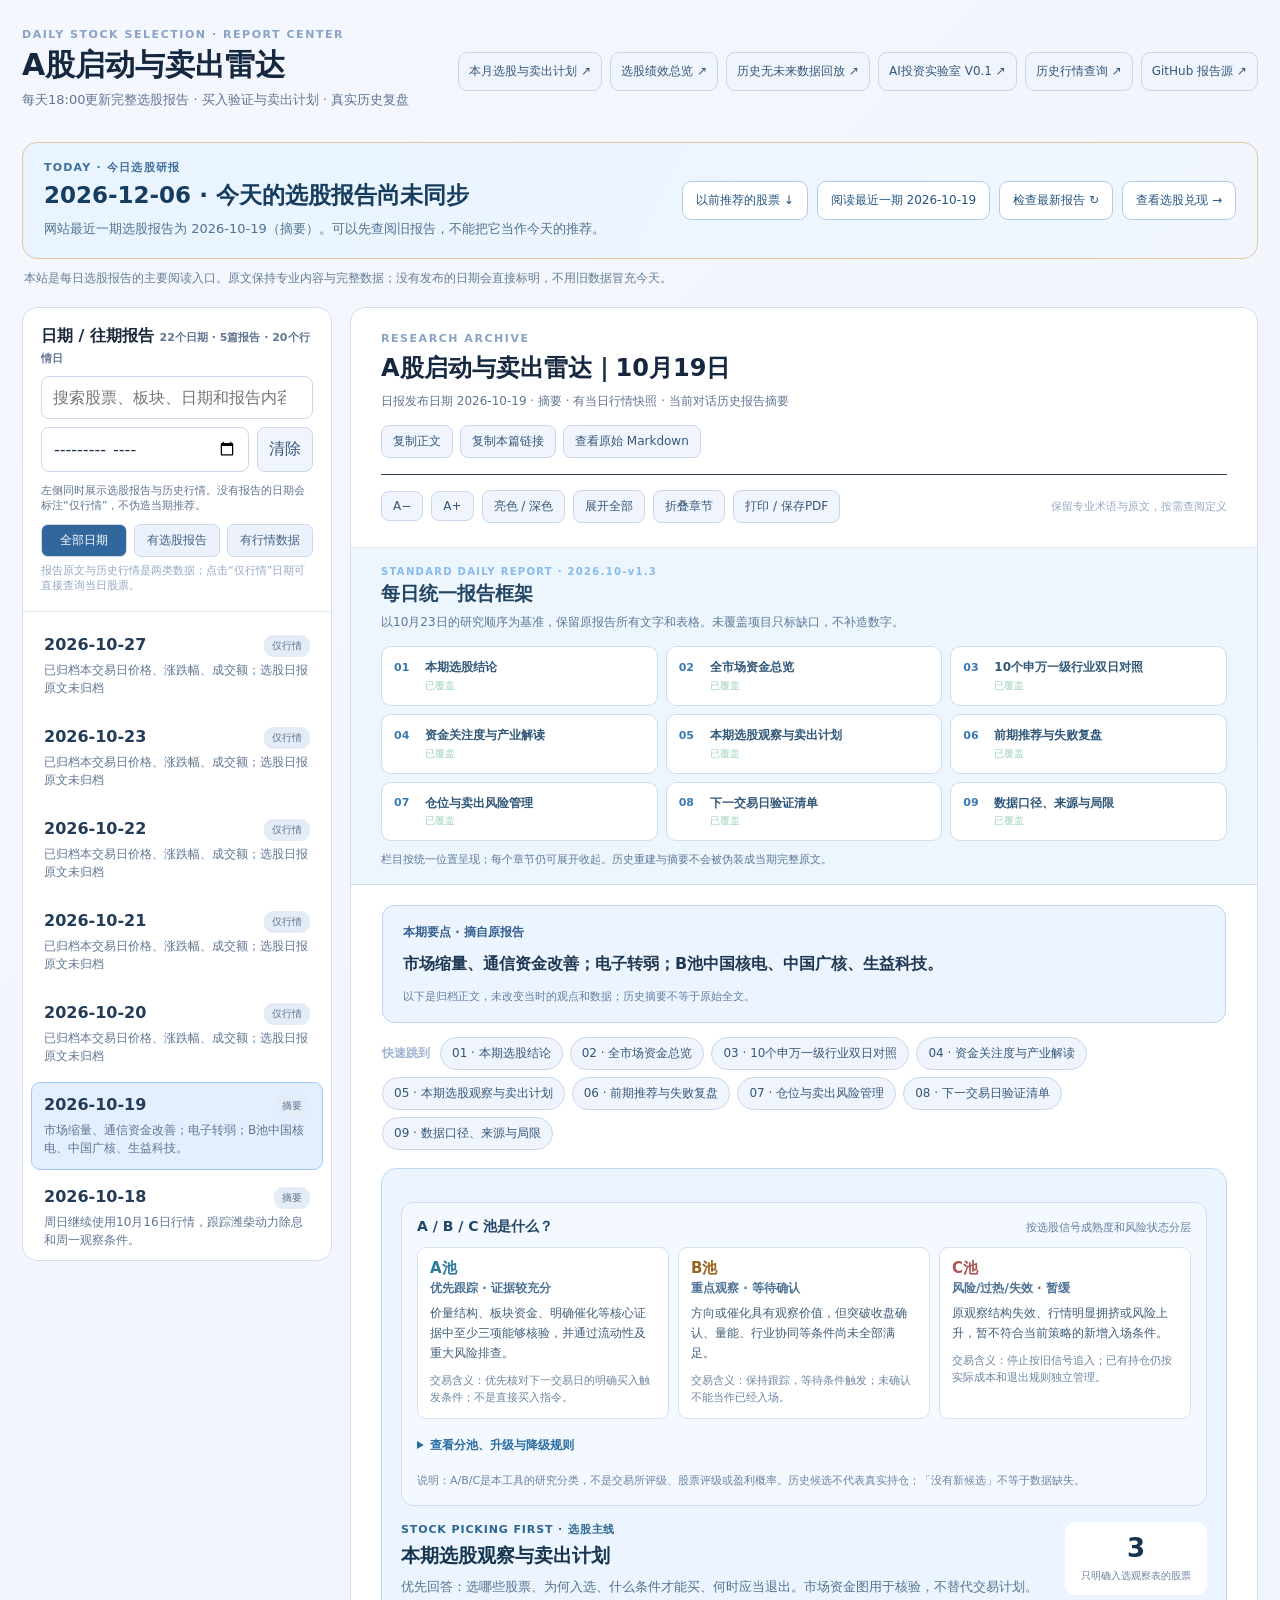
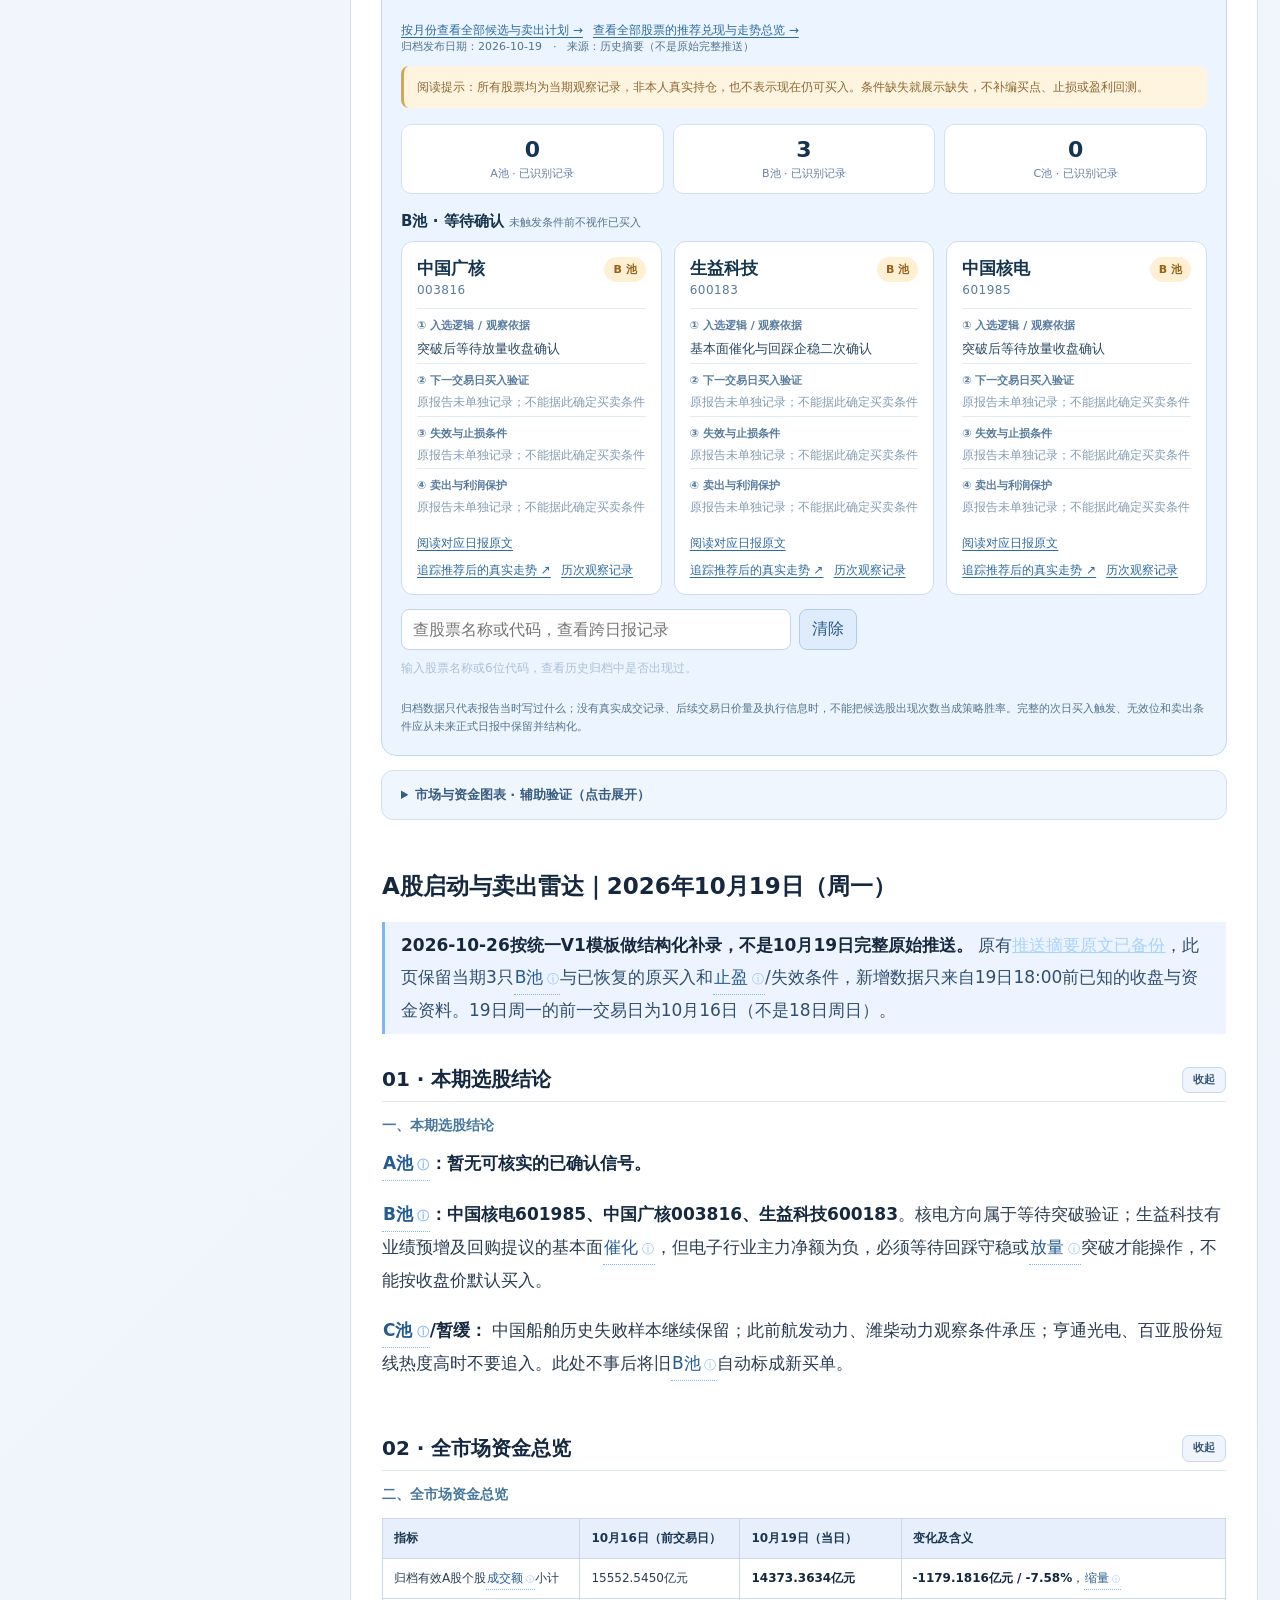
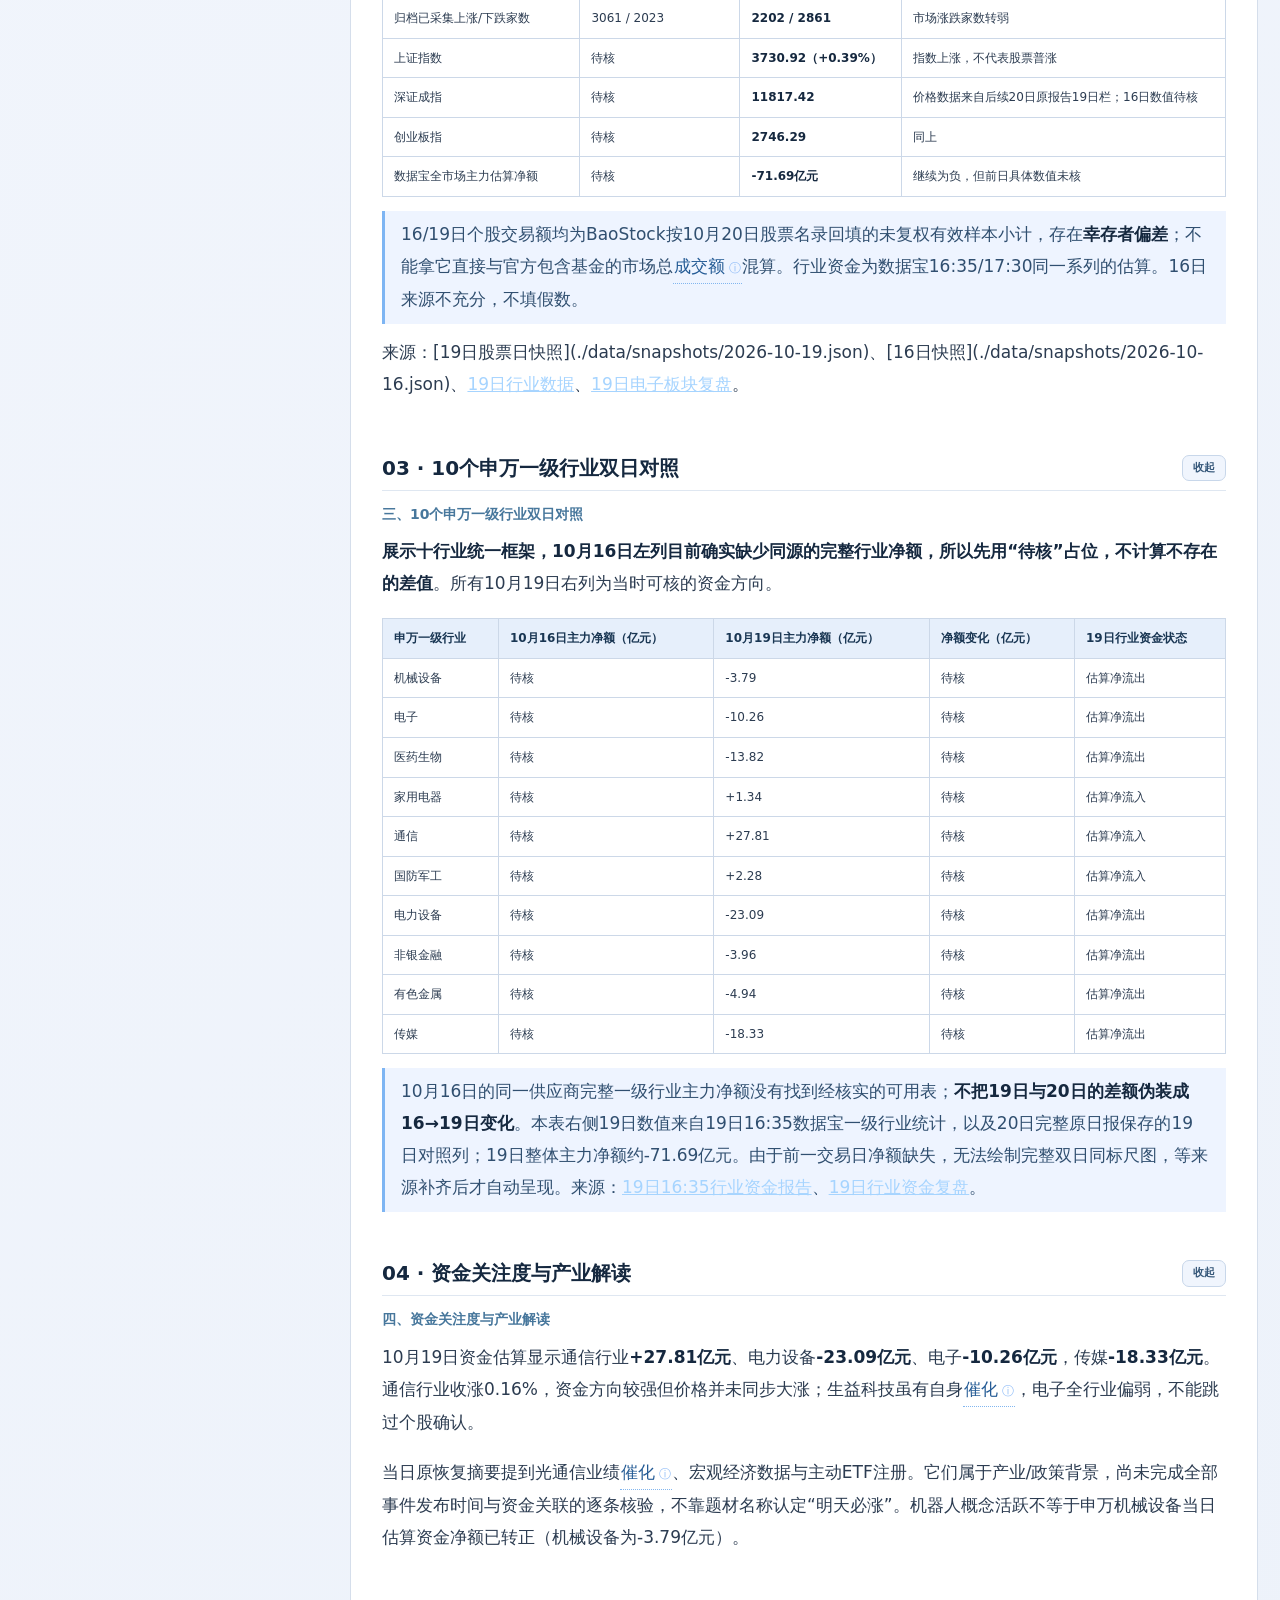
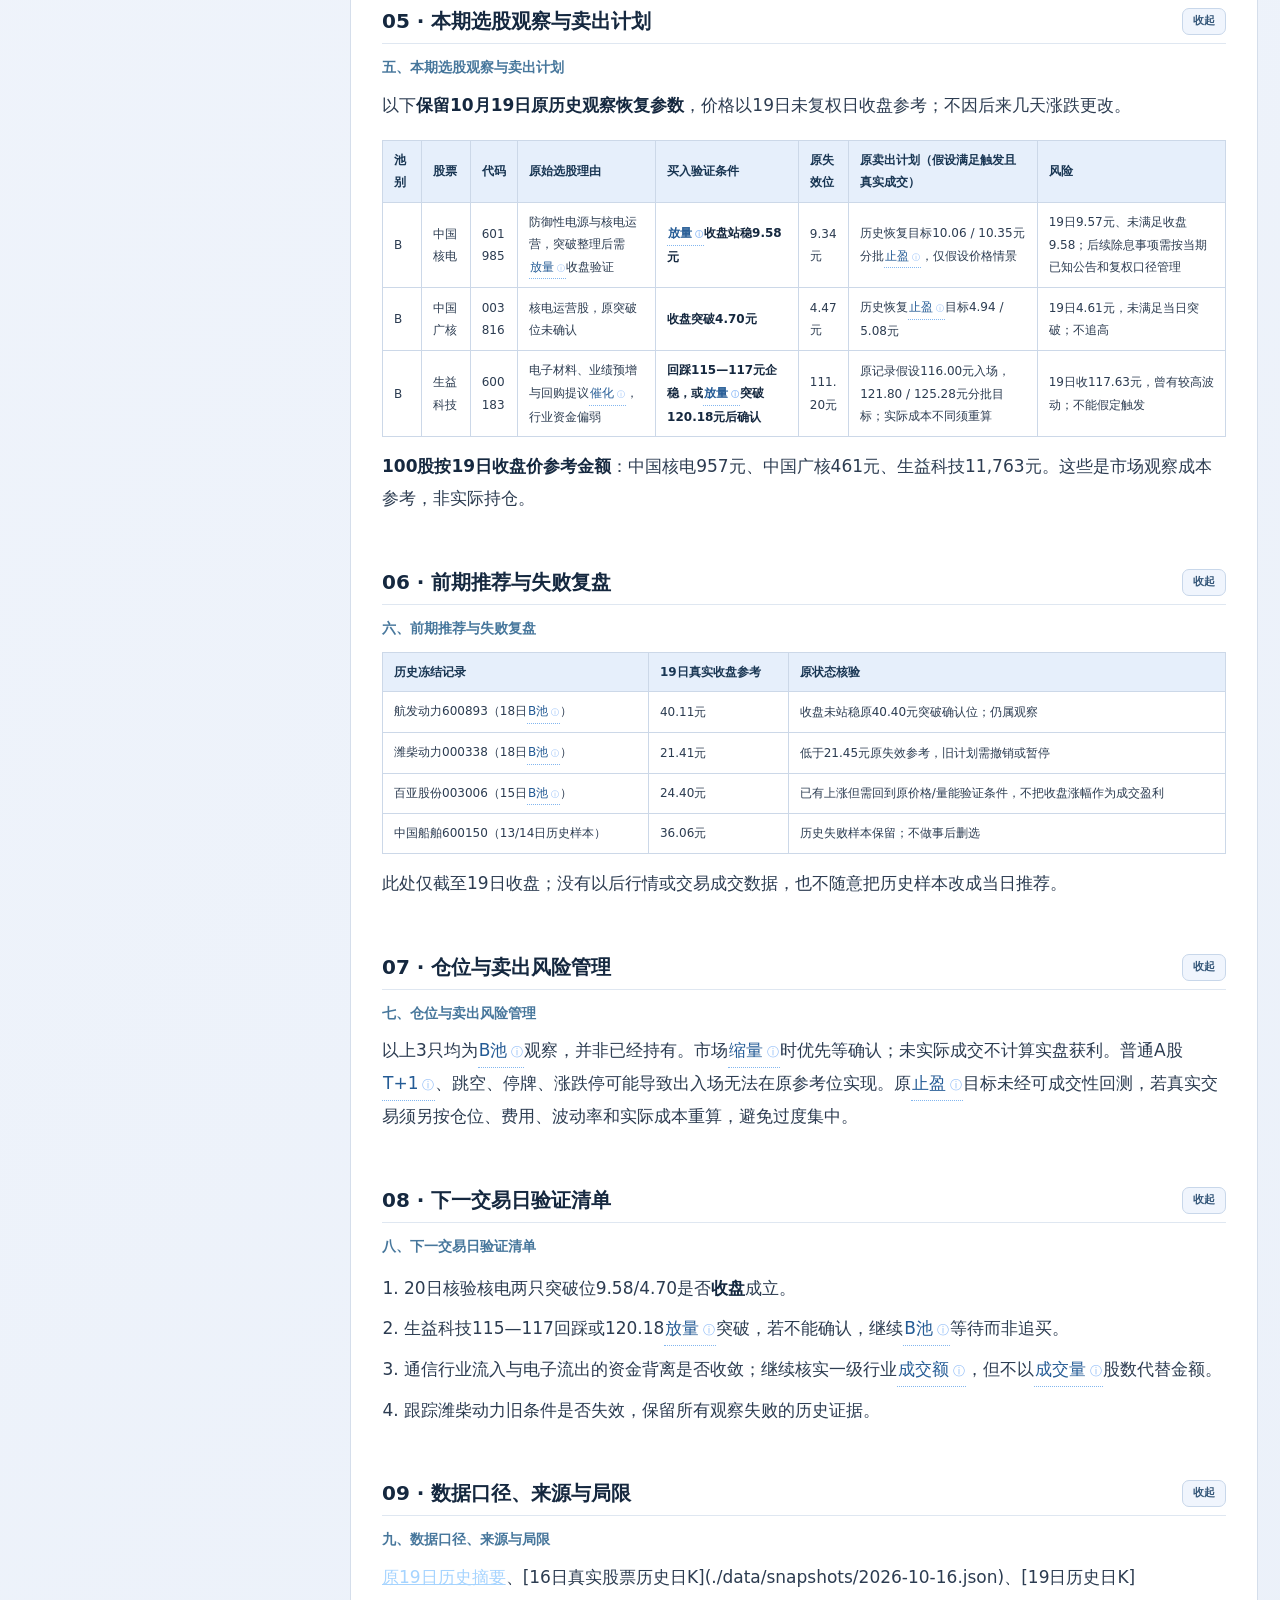
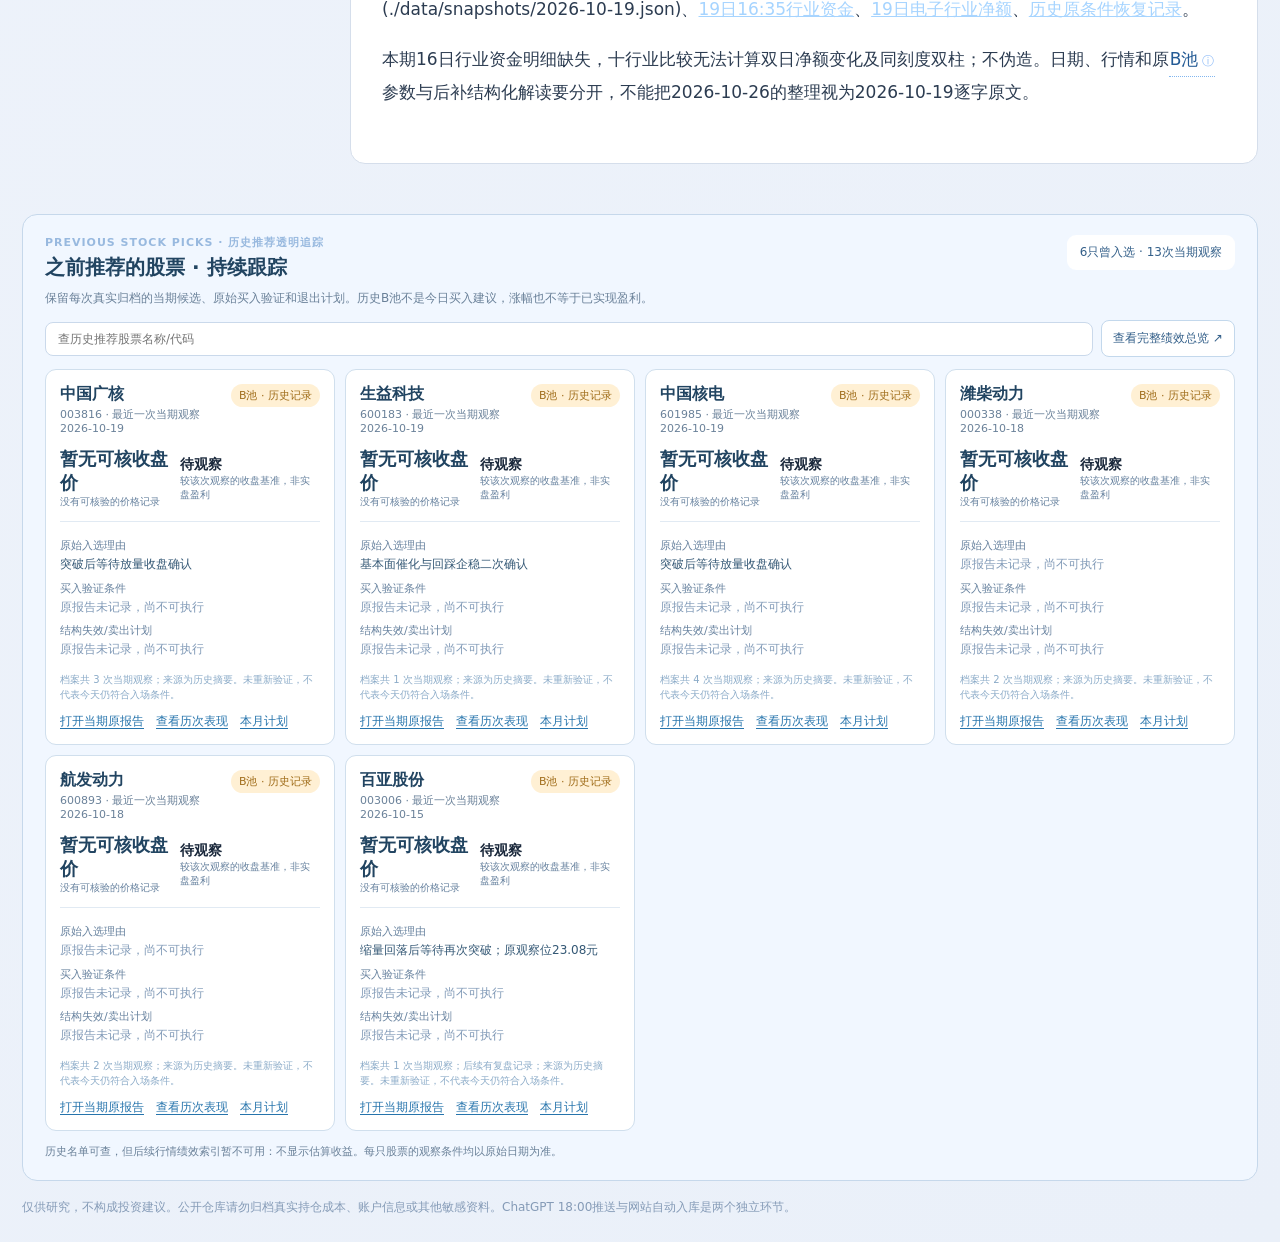
==== commit 27a6cab3: "deploy: refresh Oct28 validated funding chart JS and CSS cache keys" ====
--- a/index.html
+++ b/index.html
@@ -16,7 +16,7 @@
 <link rel="stylesheet" href="./assets/daily.css">
 <link rel="stylesheet" href="./assets/today.css">
 <link rel="stylesheet" href="./assets/rolling.css">
-<link rel="stylesheet" href="./assets/report-template.css?v=20261029-v12">
+<link rel="stylesheet" href="./assets/report-template.css?v=20261029-v13">
 <header><div><div class="eyebrow">DAILY STOCK SELECTION · REPORT CENTER</div><h1>A股启动与卖出雷达</h1><p>每天18:00更新完整选股报告 · 买入验证与卖出计划 · 真实历史复盘</p></div><nav class="nav"><a href="./monthly.html">本月选股与卖出计划 ↗</a><a href="./performance.html">选股绩效总览 ↗</a><a href="./replay.html">历史无未来数据回放 ↗</a><a href="./investment-lab.html">AI投资实验室 V0.1 ↗</a><a href="./market.html">历史行情查询 ↗</a><a href="https://github.com/Dicky-L/a-share-radar/tree/main/reports">GitHub 报告源 ↗</a></nav></header>
 <section class="today-shell" aria-label="今日雷达报告状态">
  <div class="today-bar state-missing" id="today-bar" role="status" aria-live="polite">
@@ -68,7 +68,7 @@
 <script src="./assets/charts.js" defer></script>
 <script src="./assets/pickboard.js" defer></script>
 <script src="./assets/pool-guide.js" defer></script>
-<script src="./assets/report-template.js?v=20261029-v12" defer></script>
+<script src="./assets/report-template.js?v=20261029-v13" defer></script>
 <script src="./assets/daily.js" defer></script>
 <script src="./assets/rolling.js" defer></script>
 </html>
--- a/assets/report-template.css
+++ b/assets/report-template.css
@@ -19,7 +19,7 @@
 .content .frame-integrated{font-size:12px;color:#accbe1;border-left:3px solid #729cc3;padding:8px 14px;background:#233b57;border-radius:7px}
 /* One shared sector chart for every day: screenshot-matched light-blue
    card, 10 industry pairs, CENTER zero line and one global money scale. */
-.frame-funds{--funds-bg:#f3f8ff;--funds-line:#d9e3ef;--funds-text:#1f3d5b;--funds-muted:#6685a6;
+.frame-funds{color-scheme:light;--funds-bg:#f3f8ff;--funds-line:#d9e3ef;--funds-text:#1f3d5b;--funds-muted:#6685a6;
  margin:20px 0 23px;padding:24px 26px 19px;border:1px solid #d2e2f6;
  border-radius:17px;background:var(--funds-bg);color:var(--funds-text)}
 .frame-funds-heading{display:flex;align-items:center;justify-content:space-between;gap:16px;flex-wrap:wrap;margin:0 0 19px}
@@ -61,3 +61,12 @@
 @media(max-width:850px){.frame-overview{padding:14px 16px}.frame-overview-grid{grid-template-columns:repeat(2,minmax(0,1fr))}.frame-funds{padding:16px}.frame-funds-row{grid-template-columns:74px minmax(0,1fr);gap:9px}.frame-funds-pair{grid-template-columns:112px minmax(0,1fr) 74px;gap:7px}.frame-funds-day{font-size:10px}.frame-funds-amount{font-size:11px}}
 @media(max-width:520px){.frame-overview-grid{grid-template-columns:1fr 1fr;gap:6px}.frame-overview-link{padding:9px 7px;grid-template-columns:18px 1fr}.frame-overview-label{font-size:11px}.frame-funds{padding:12px 10px}.frame-funds-heading{gap:4px}.frame-funds-row{grid-template-columns:59px minmax(0,1fr);gap:5px}.frame-funds-name{font-size:11px}.frame-funds-pair{grid-template-columns:78px minmax(0,1fr) 60px;gap:5px}.frame-funds-day{font-size:9px}.frame-funds-amount{font-size:10px}}
 @media print{.frame-overview{display:none}}
+
+/* Data publication window is shown alongside the chart, not hidden in prose. */
+.frame-funds-evidence{display:flex;flex-wrap:wrap;gap:5px 15px;align-items:center;margin-top:13px;padding:11px 13px;border:1px solid #cedfed;border-radius:9px;background:#e9f3fd;color:#416784;font-size:11px;line-height:1.65}
+.frame-funds-evidence strong{color:#315b7a!important;font-size:11px}
+.frame-funds-evidence span{color:#567d9e}
+.frame-funds-evidence a{color:#2b72a4!important;text-decoration:underline;text-underline-offset:2px}
+.frame-funds-evidence.alert{border-color:#e3bc82;background:#fff6e7;color:#966620}
+.frame-funds-row:has(+ .frame-funds-evidence){border-bottom:0}
+@media(max-width:650px){.frame-funds-evidence{display:block}.frame-funds-evidence > *{display:block;margin-bottom:4px}}
